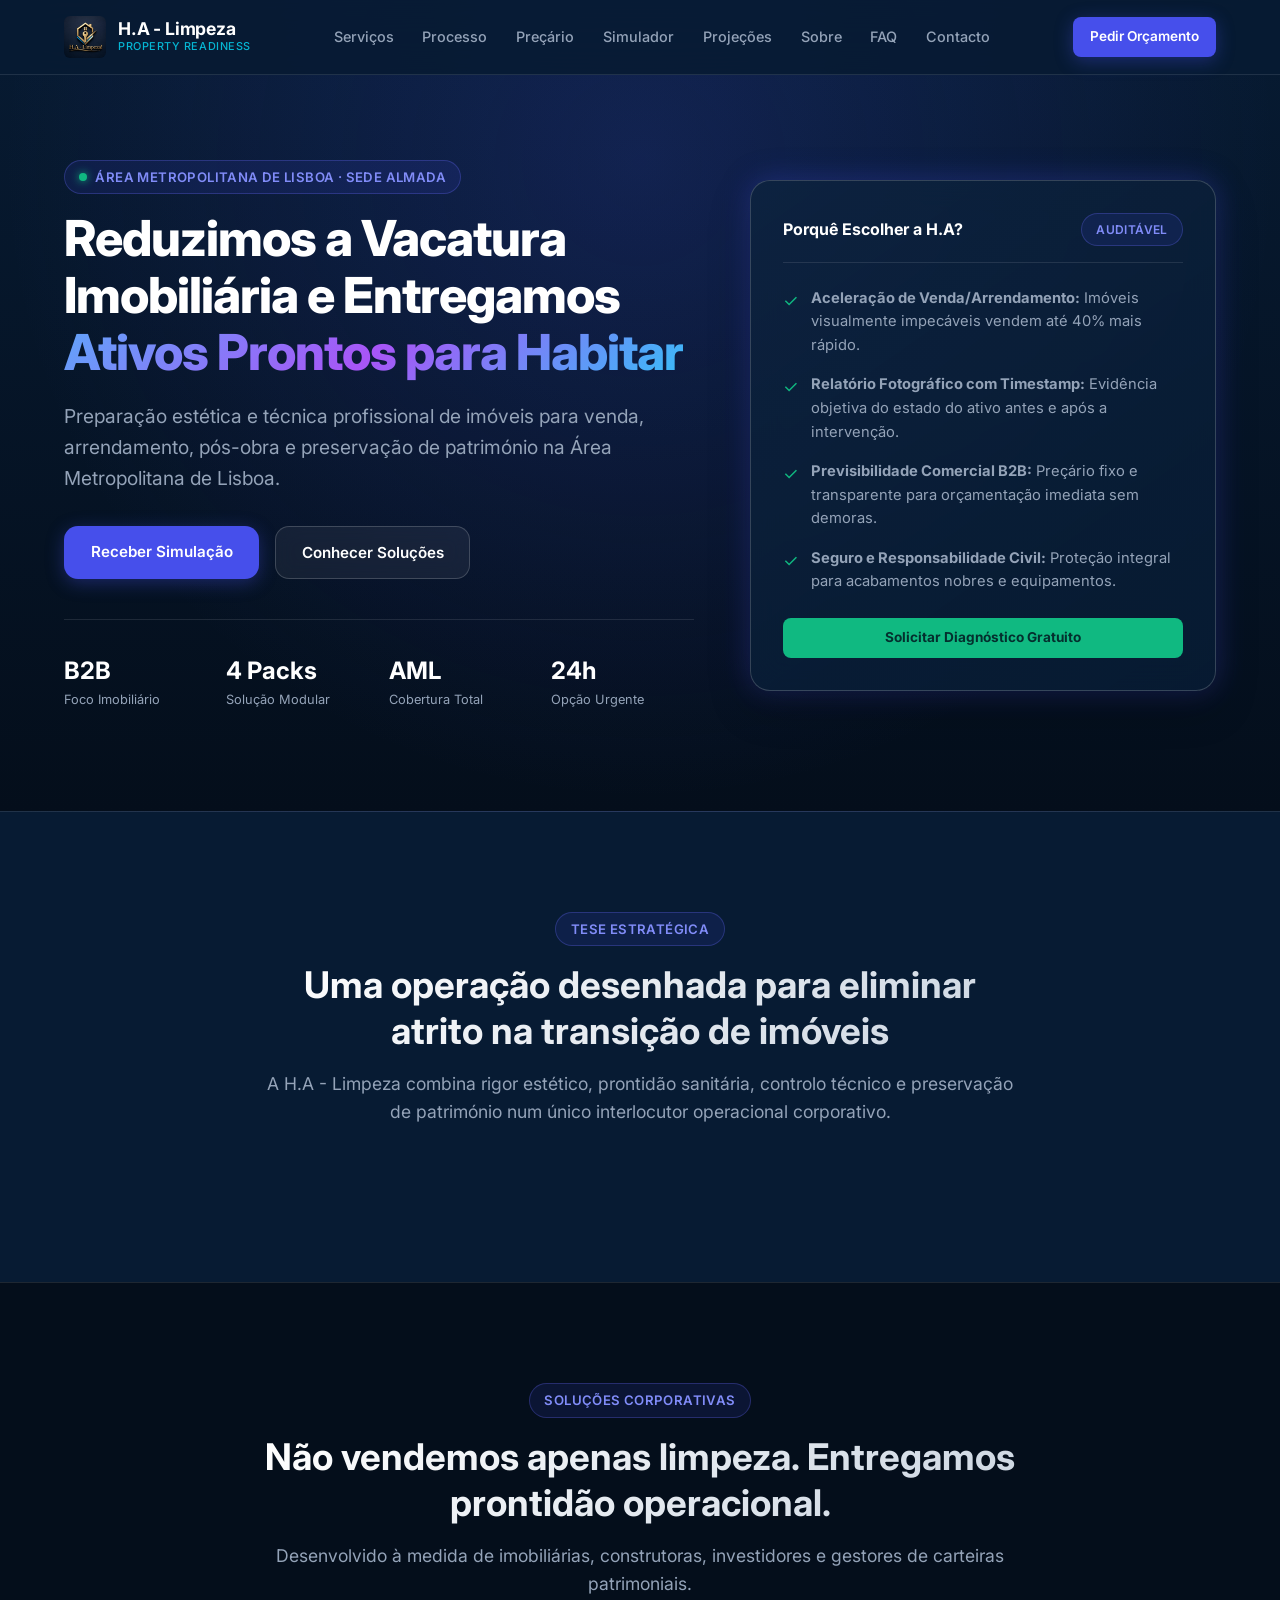
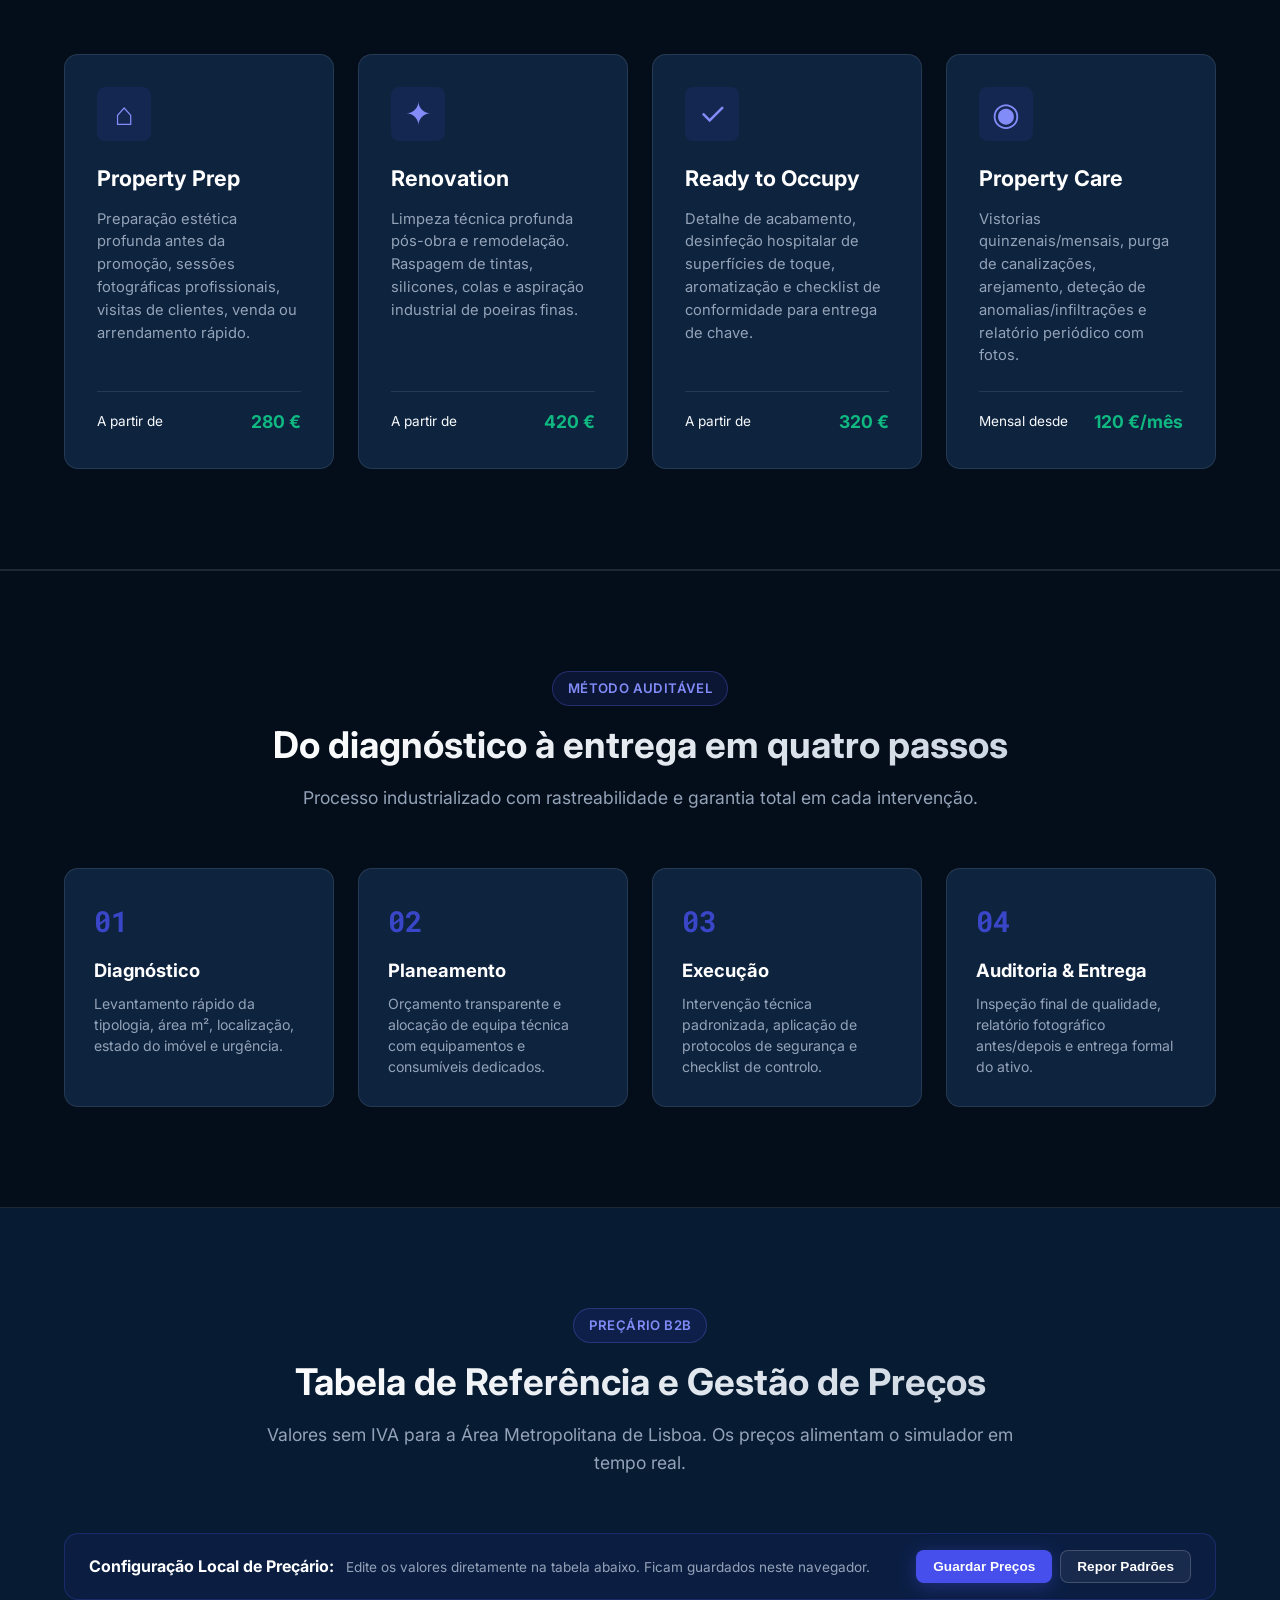
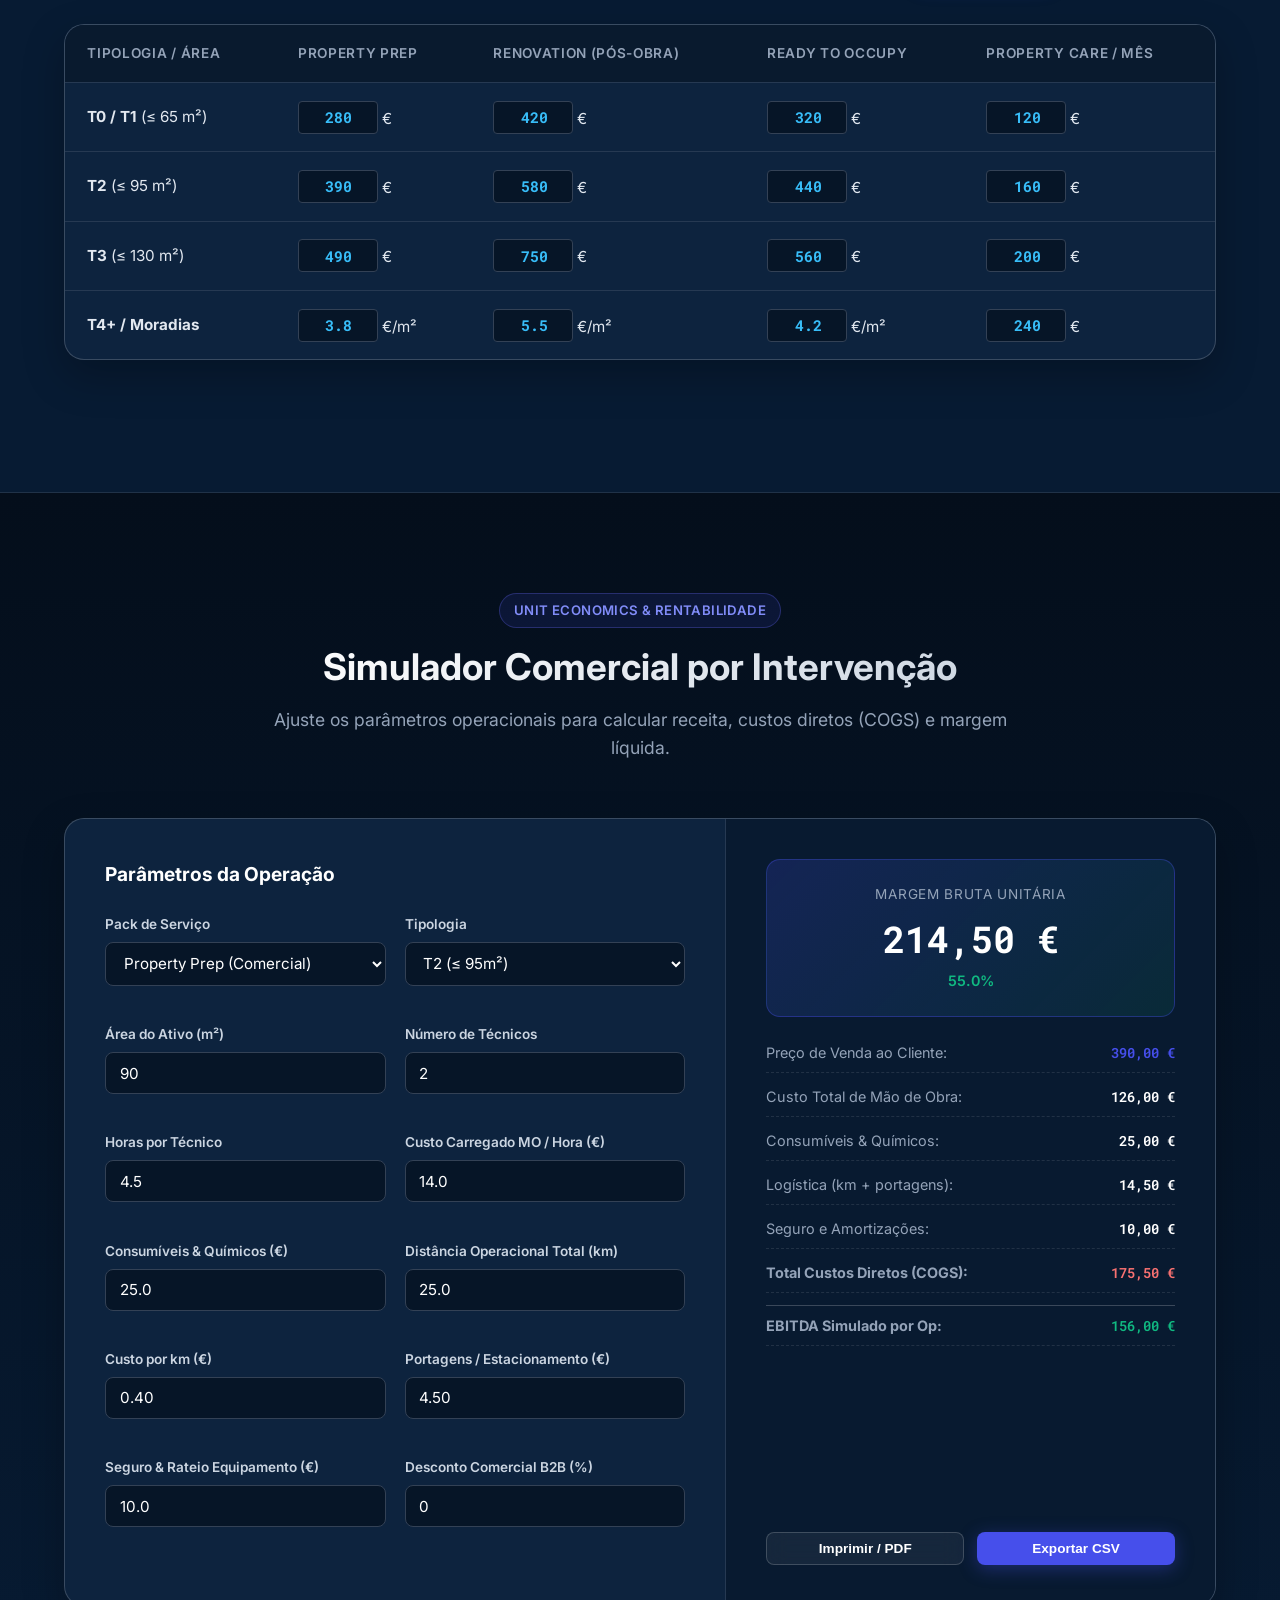
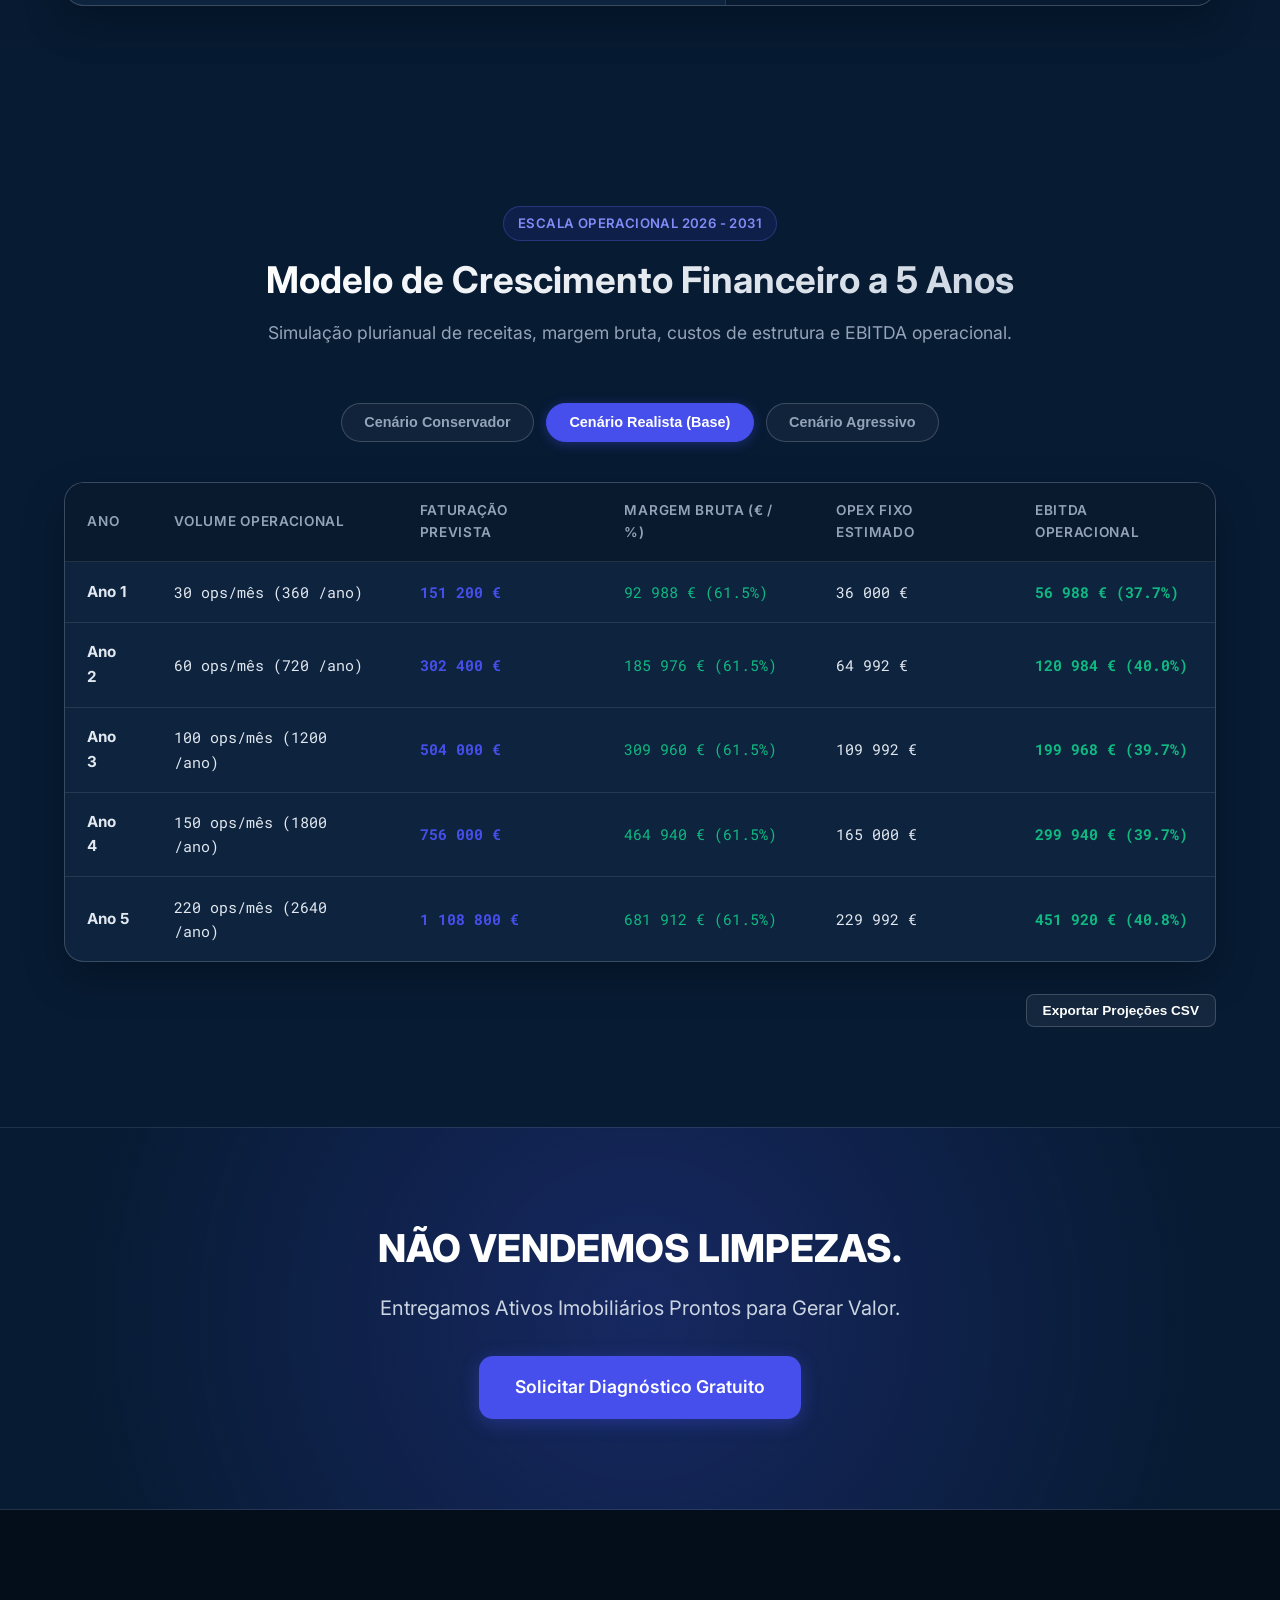
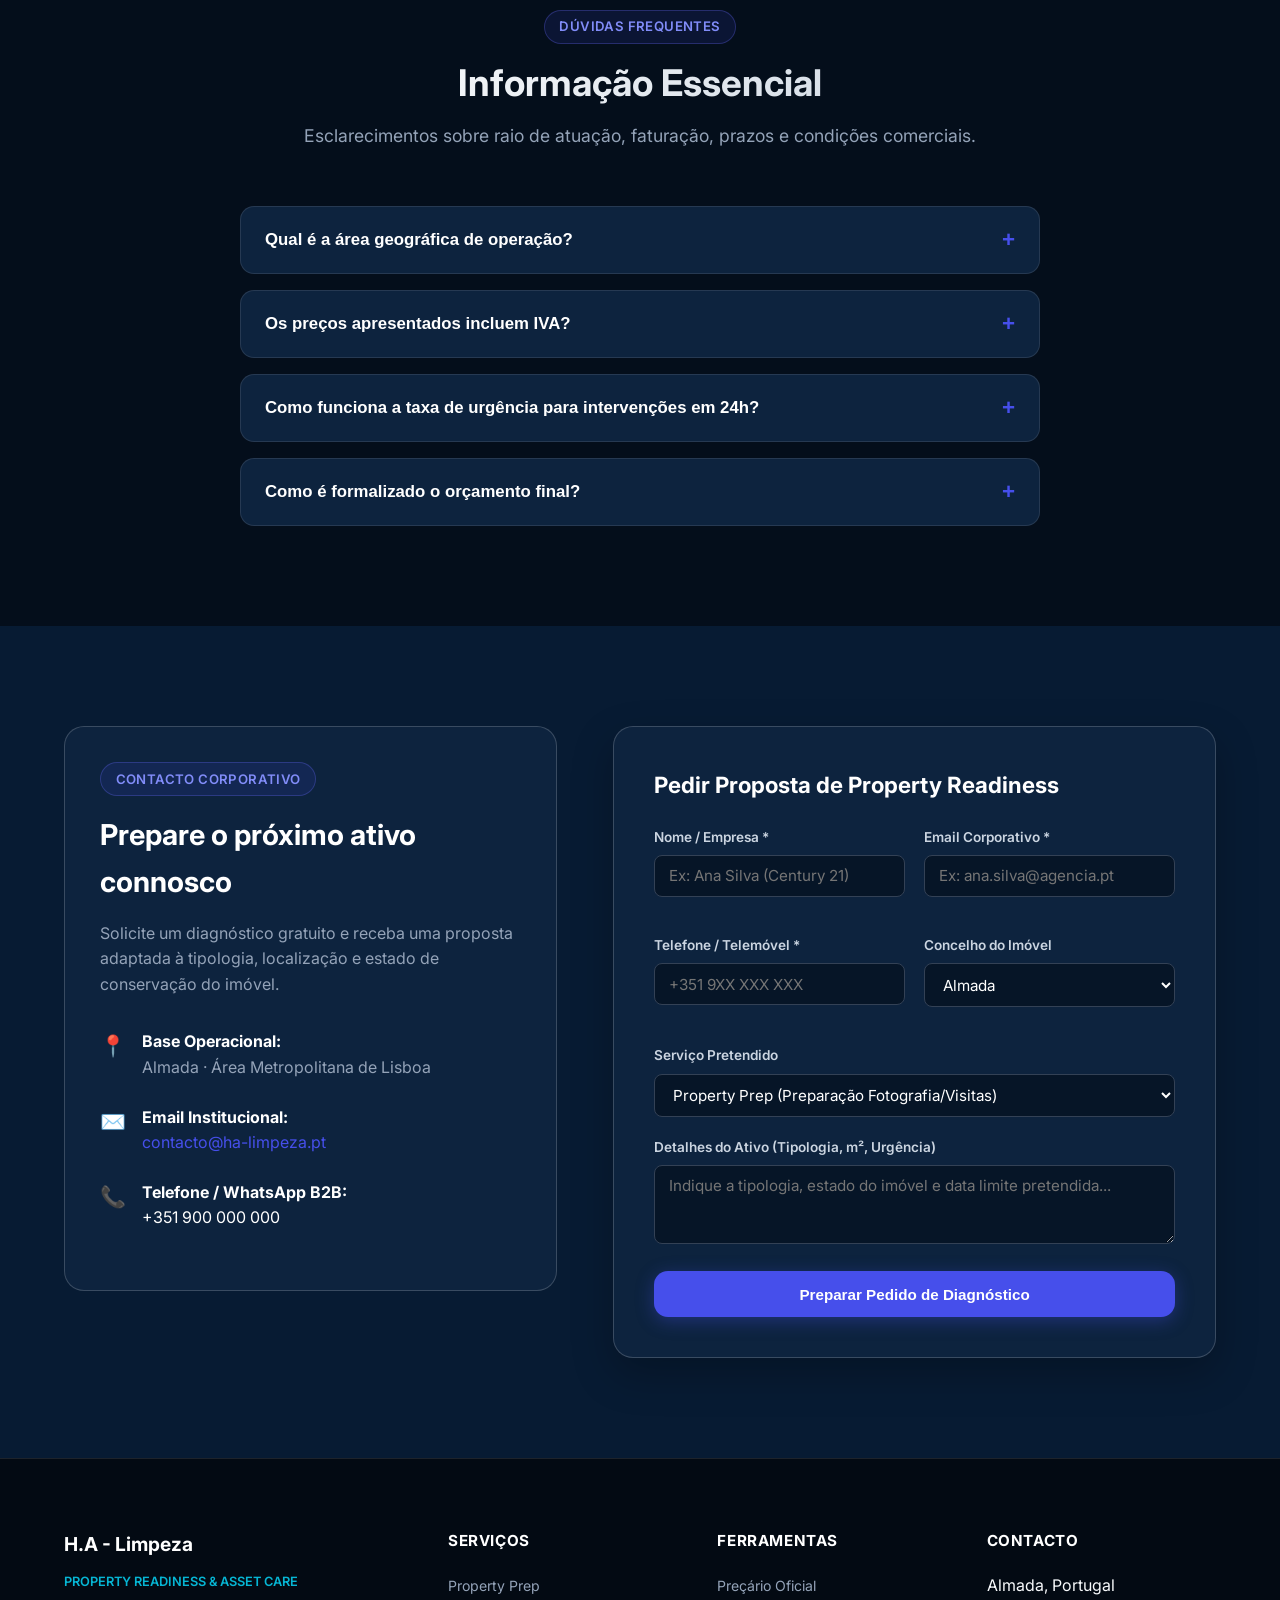
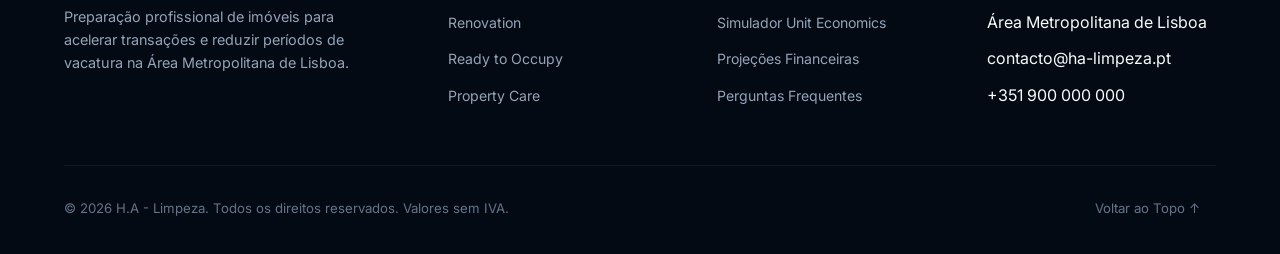
==== website/index.html @ 043e2f8d "feat: initialize H.A - Limpeza Property Readiness & Asset Care repository" ====
<!DOCTYPE html>
<html lang="pt-PT">
<head>
  <meta charset="UTF-8">
  <meta name="viewport" content="width=device-width, initial-scale=1.0">
  <title>H.A - Limpeza | Property Readiness & Asset Care</title>
  <meta name="description" content="Preparação Profissional de Ativos Imobiliários para Venda, Arrendamento e Entrega. Soluções B2B na Área Metropolitana de Lisboa.">
  <meta property="og:title" content="H.A - Limpeza | Property Readiness & Asset Care">
  <meta property="og:description" content="Reduzimos a vacatura imobiliária e entregamos ativos prontos para habitar e transacionar na AML.">
  <meta property="og:image" content="assets/logo.png">
  <link rel="icon" type="image/svg+xml" href="assets/favicon.svg">
  
  <!-- Typography -->
  <link rel="preconnect" href="https://fonts.googleapis.com">
  <link rel="preconnect" href="https://fonts.gstatic.com" crossorigin>
  <link href="https://fonts.googleapis.com/css2?family=Inter:wght@400;500;600;700;800&family=Roboto+Mono:wght@500;700&display=swap" rel="stylesheet">
  
  <!-- CSS -->
  <link rel="stylesheet" href="css/style.css">
</head>
<body>

  <!-- Sticky Navbar -->
  <header class="navbar">
    <div class="nav-container">
      <a href="#" class="nav-brand">
        <img src="assets/logo.png" alt="H.A - Limpeza Logo" onerror="this.src='assets/logo.svg'">
        <div class="nav-brand-text">
          <span class="nav-brand-title">H.A - Limpeza</span>
          <span class="nav-brand-tag">Property Readiness</span>
        </div>
      </a>

      <nav class="nav-menu">
        <a href="#servicos" class="nav-link">Serviços</a>
        <a href="#processo" class="nav-link">Processo</a>
        <a href="#precario" class="nav-link">Preçário</a>
        <a href="#simulador" class="nav-link">Simulador</a>
        <a href="#projecoes" class="nav-link">Projeções</a>
        <a href="#sobre" class="nav-link">Sobre</a>
        <a href="#faq" class="nav-link">FAQ</a>
        <a href="#contacto" class="nav-link">Contacto</a>
      </nav>

      <div class="nav-actions">
        <a href="#contacto" class="btn btn-primary btn-sm">Pedir Orçamento</a>
        <button class="nav-toggle" id="nav-toggle" aria-label="Abrir Menu">☰</button>
      </div>
    </div>
  </header>

  <!-- Hero Section -->
  <section class="hero">
    <div class="container">
      <div class="hero-grid">
        <div class="hero-content">
          <div class="badge">
            <span class="badge-dot"></span>
            Área Metropolitana de Lisboa · Sede Almada
          </div>
          <h1>
            Reduzimos a Vacatura Imobiliária e Entregamos <span class="gradient">Ativos Prontos para Habitar</span>
          </h1>
          <p>
            Preparação estética e técnica profissional de imóveis para venda, arrendamento, pós-obra e preservação de património na Área Metropolitana de Lisboa.
          </p>
          <div class="hero-actions">
            <a href="#simulador" class="btn btn-primary">Receber Simulação</a>
            <a href="#servicos" class="btn btn-secondary">Conhecer Soluções</a>
          </div>

          <div class="hero-stats">
            <div class="hero-stat-item">
              <h4>B2B</h4>
              <p>Foco Imobiliário</p>
            </div>
            <div class="hero-stat-item">
              <h4>4 Packs</h4>
              <p>Solução Modular</p>
            </div>
            <div class="hero-stat-item">
              <h4>AML</h4>
              <p>Cobertura Total</p>
            </div>
            <div class="hero-stat-item">
              <h4>24h</h4>
              <p>Opção Urgente</p>
            </div>
          </div>
        </div>

        <div class="hero-showcase">
          <div class="hero-card">
            <div class="hero-card-header">
              <span class="hero-card-title">Porquê Escolher a H.A?</span>
              <span class="badge" style="margin:0; font-size:0.75rem;">Auditável</span>
            </div>
            <ul class="hero-card-list">
              <li>
                <span class="icon">✓</span>
                <span><strong>Aceleração de Venda/Arrendamento:</strong> Imóveis visualmente impecáveis vendem até 40% mais rápido.</span>
              </li>
              <li>
                <span class="icon">✓</span>
                <span><strong>Relatório Fotográfico com Timestamp:</strong> Evidência objetiva do estado do ativo antes e após a intervenção.</span>
              </li>
              <li>
                <span class="icon">✓</span>
                <span><strong>Previsibilidade Comercial B2B:</strong> Preçário fixo e transparente para orçamentação imediata sem demoras.</span>
              </li>
              <li>
                <span class="icon">✓</span>
                <span><strong>Seguro e Responsabilidade Civil:</strong> Proteção integral para acabamentos nobres e equipamentos.</span>
              </li>
            </ul>
            <div style="margin-top: 1.5rem; text-align: center;">
              <a href="#contacto" class="btn btn-emerald btn-sm" style="width: 100%;">Solicitar Diagnóstico Gratuito</a>
            </div>
          </div>
        </div>
      </div>
    </div>
  </section>

  <!-- Business Thesis / About Section -->
  <section class="services-section" id="sobre">
    <div class="container">
      <div class="section-header">
        <div class="badge">Tese Estratégica</div>
        <h2>Uma operação desenhada para eliminar atrito na transição de imóveis</h2>
        <p>A H.A - Limpeza combina rigor estético, prontidão sanitária, controlo técnico e preservação de património num único interlocutor operacional corporativo.</p>
      </div>
    </div>
  </section>

  <!-- Services Section -->
  <section class="services-section" id="servicos" style="background: var(--bg-darker); border-top: 1px solid var(--border-dark); border-bottom: 1px solid var(--border-dark);">
    <div class="container">
      <div class="section-header">
        <div class="badge">Soluções Corporativas</div>
        <h2>Não vendemos apenas limpeza. Entregamos prontidão operacional.</h2>
        <p>Desenvolvido à medida de imobiliárias, construtoras, investidores e gestores de carteiras patrimoniais.</p>
      </div>

      <div class="services-grid">
        <!-- Service 1 -->
        <div class="service-card">
          <div>
            <div class="service-icon">⌂</div>
            <h3>Property Prep</h3>
            <p>Preparação estética profunda antes da promoção, sessões fotográficas profissionais, visitas de clientes, venda ou arrendamento rápido.</p>
          </div>
          <div class="service-meta">
            <span>A partir de</span>
            <span class="service-price">280 €</span>
          </div>
        </div>

        <!-- Service 2 -->
        <div class="service-card">
          <div>
            <div class="service-icon">✦</div>
            <h3>Renovation</h3>
            <p>Limpeza técnica profunda pós-obra e remodelação. Raspagem de tintas, silicones, colas e aspiração industrial de poeiras finas.</p>
          </div>
          <div class="service-meta">
            <span>A partir de</span>
            <span class="service-price">420 €</span>
          </div>
        </div>

        <!-- Service 3 -->
        <div class="service-card">
          <div>
            <div class="service-icon">✓</div>
            <h3>Ready to Occupy</h3>
            <p>Detalhe de acabamento, desinfeção hospitalar de superfícies de toque, aromatização e checklist de conformidade para entrega de chave.</p>
          </div>
          <div class="service-meta">
            <span>A partir de</span>
            <span class="service-price">320 €</span>
          </div>
        </div>

        <!-- Service 4 -->
        <div class="service-card">
          <div>
            <div class="service-icon">◉</div>
            <h3>Property Care</h3>
            <p>Vistorias quinzenais/mensais, purga de canalizações, arejamento, deteção de anomalias/infiltrações e relatório periódico com fotos.</p>
          </div>
          <div class="service-meta">
            <span>Mensal desde</span>
            <span class="service-price">120 €/mês</span>
          </div>
        </div>
      </div>
    </div>
  </section>

  <!-- Process Section -->
  <section class="process-section" id="processo">
    <div class="container">
      <div class="section-header">
        <div class="badge">Método Auditável</div>
        <h2>Do diagnóstico à entrega em quatro passos</h2>
        <p>Processo industrializado com rastreabilidade e garantia total em cada intervenção.</p>
      </div>

      <div class="process-grid">
        <div class="process-step">
          <div class="step-num">01</div>
          <h4>Diagnóstico</h4>
          <p>Levantamento rápido da tipologia, área m², localização, estado do imóvel e urgência.</p>
        </div>
        <div class="process-step">
          <div class="step-num">02</div>
          <h4>Planeamento</h4>
          <p>Orçamento transparente e alocação de equipa técnica com equipamentos e consumíveis dedicados.</p>
        </div>
        <div class="process-step">
          <div class="step-num">03</div>
          <h4>Execução</h4>
          <p>Intervenção técnica padronizada, aplicação de protocolos de segurança e checklist de controlo.</p>
        </div>
        <div class="process-step">
          <div class="step-num">04</div>
          <h4>Auditoria & Entrega</h4>
          <p>Inspeção final de qualidade, relatório fotográfico antes/depois e entrega formal do ativo.</p>
        </div>
      </div>
    </div>
  </section>

  <!-- Dynamic Pricing Matrix & Inline Editor -->
  <section class="pricing-section" id="precario">
    <div class="container">
      <div class="section-header">
        <div class="badge">Preçário B2B</div>
        <h2>Tabela de Referência e Gestão de Preços</h2>
        <p>Valores sem IVA para a Área Metropolitana de Lisboa. Os preços alimentam o simulador em tempo real.</p>
      </div>

      <div class="pricing-admin-bar">
        <div>
          <strong style="color: #ffffff;">Configuração Local de Preçário:</strong>
          <span style="color: var(--text-muted-dark); font-size: 0.85rem; margin-left: 0.5rem;">Edite os valores diretamente na tabela abaixo. Ficam guardados neste navegador.</span>
        </div>
        <div style="display: flex; gap: 0.5rem;">
          <button id="btn-save-prices" class="btn btn-primary btn-sm">Guardar Preços</button>
          <button id="btn-reset-prices" class="btn btn-secondary btn-sm">Repor Padrões</button>
        </div>
      </div>

      <div class="pricing-table-wrapper">
        <div class="table-responsive">
          <table class="pricing-table">
            <thead>
              <tr>
                <th>Tipologia / Área</th>
                <th>Property Prep</th>
                <th>Renovation (Pós-Obra)</th>
                <th>Ready to Occupy</th>
                <th>Property Care / Mês</th>
              </tr>
            </thead>
            <tbody>
              <tr>
                <td><strong>T0 / T1</strong> (&le; 65 m²)</td>
                <td><input type="number" id="cfg-prep-t1" class="price-editable-input" value="280"> €</td>
                <td><input type="number" id="cfg-reno-t1" class="price-editable-input" value="420"> €</td>
                <td><input type="number" id="cfg-ready-t1" class="price-editable-input" value="320"> €</td>
                <td><input type="number" id="cfg-care-t1" class="price-editable-input" value="120"> €</td>
              </tr>
              <tr>
                <td><strong>T2</strong> (&le; 95 m²)</td>
                <td><input type="number" id="cfg-prep-t2" class="price-editable-input" value="390"> €</td>
                <td><input type="number" id="cfg-reno-t2" class="price-editable-input" value="580"> €</td>
                <td><input type="number" id="cfg-ready-t2" class="price-editable-input" value="440"> €</td>
                <td><input type="number" id="cfg-care-t2" class="price-editable-input" value="160"> €</td>
              </tr>
              <tr>
                <td><strong>T3</strong> (&le; 130 m²)</td>
                <td><input type="number" id="cfg-prep-t3" class="price-editable-input" value="490"> €</td>
                <td><input type="number" id="cfg-reno-t3" class="price-editable-input" value="750"> €</td>
                <td><input type="number" id="cfg-ready-t3" class="price-editable-input" value="560"> €</td>
                <td><input type="number" id="cfg-care-t3" class="price-editable-input" value="200"> €</td>
              </tr>
              <tr>
                <td><strong>T4+ / Moradias</strong></td>
                <td><input type="number" step="0.1" id="cfg-prep-t4" class="price-editable-input" value="3.8"> €/m²</td>
                <td><input type="number" step="0.1" id="cfg-reno-t4" class="price-editable-input" value="5.5"> €/m²</td>
                <td><input type="number" step="0.1" id="cfg-ready-t4" class="price-editable-input" value="4.2"> €/m²</td>
                <td><input type="number" id="cfg-care-t4" class="price-editable-input" value="240"> €</td>
              </tr>
            </tbody>
          </table>
        </div>
      </div>
    </div>
  </section>

  <!-- Interactive Commercial Simulator -->
  <section class="simulator-section" id="simulador">
    <div class="container">
      <div class="section-header">
        <div class="badge">Unit Economics & Rentabilidade</div>
        <h2>Simulador Comercial por Intervenção</h2>
        <p>Ajuste os parâmetros operacionais para calcular receita, custos diretos (COGS) e margem líquida.</p>
      </div>

      <div class="simulator-card">
        <div class="simulator-grid">
          <!-- Inputs Column -->
          <div class="simulator-inputs">
            <h3 style="margin-bottom: 1.5rem; color: #ffffff; font-size: 1.2rem;">Parâmetros da Operação</h3>
            
            <div class="form-group-grid">
              <div class="form-group">
                <label class="form-label" for="sim-pack">Pack de Serviço</label>
                <select id="sim-pack" class="form-control">
                  <option value="propertyPrep">Property Prep (Comercial)</option>
                  <option value="renovation">Renovation (Pós-Obra)</option>
                  <option value="readyToOccupy">Ready to Occupy (Entrega)</option>
                  <option value="propertyCare">Property Care (Preservação)</option>
                </select>
              </div>
              <div class="form-group">
                <label class="form-label" for="sim-typology">Tipologia</label>
                <select id="sim-typology" class="form-control">
                  <option value="T1">T0 / T1 (&le; 65m²)</option>
                  <option value="T2" selected>T2 (&le; 95m²)</option>
                  <option value="T3">T3 (&le; 130m²)</option>
                  <option value="T4">T4+ / Moradia (> 130m²)</option>
                </select>
              </div>
            </div>

            <div class="form-group-grid">
              <div class="form-group">
                <label class="form-label" for="sim-area">Área do Ativo (m²)</label>
                <input type="number" id="sim-area" class="form-control" value="90">
              </div>
              <div class="form-group">
                <label class="form-label" for="sim-techs">Número de Técnicos</label>
                <input type="number" id="sim-techs" class="form-control" value="2">
              </div>
            </div>

            <div class="form-group-grid">
              <div class="form-group">
                <label class="form-label" for="sim-hours">Horas por Técnico</label>
                <input type="number" step="0.5" id="sim-hours" class="form-control" value="4.5">
              </div>
              <div class="form-group">
                <label class="form-label" for="sim-rate">Custo Carregado MO / Hora (€)</label>
                <input type="number" step="0.5" id="sim-rate" class="form-control" value="14.0">
              </div>
            </div>

            <div class="form-group-grid">
              <div class="form-group">
                <label class="form-label" for="sim-consumables">Consumíveis & Químicos (€)</label>
                <input type="number" id="sim-consumables" class="form-control" value="25.0">
              </div>
              <div class="form-group">
                <label class="form-label" for="sim-km">Distância Operacional Total (km)</label>
                <input type="number" id="sim-km" class="form-control" value="25.0">
              </div>
            </div>

            <div class="form-group-grid">
              <div class="form-group">
                <label class="form-label" for="sim-km-cost">Custo por km (€)</label>
                <input type="number" step="0.05" id="sim-km-cost" class="form-control" value="0.40">
              </div>
              <div class="form-group">
                <label class="form-label" for="sim-tolls">Portagens / Estacionamento (€)</label>
                <input type="number" step="0.5" id="sim-tolls" class="form-control" value="4.50">
              </div>
            </div>

            <div class="form-group-grid">
              <div class="form-group">
                <label class="form-label" for="sim-insurance">Seguro & Rateio Equipamento (€)</label>
                <input type="number" id="sim-insurance" class="form-control" value="10.0">
              </div>
              <div class="form-group">
                <label class="form-label" for="sim-discount">Desconto Comercial B2B (%)</label>
                <input type="number" id="sim-discount" class="form-control" value="0">
              </div>
            </div>
          </div>

          <!-- Outputs Column -->
          <div class="simulator-outputs">
            <div>
              <div class="output-hero-metric">
                <div class="output-hero-title">Margem Bruta Unitária</div>
                <div class="output-hero-value" id="out-profit">258,50 €</div>
                <div class="output-hero-sub" id="out-margin">61,5%</div>
              </div>

              <ul class="output-breakdown">
                <li>
                  <span>Preço de Venda ao Cliente:</span>
                  <span class="val text-primary" id="out-revenue">390,00 €</span>
                </li>
                <li>
                  <span>Custo Total de Mão de Obra:</span>
                  <span class="val" id="out-labor-cost">126,00 €</span>
                </li>
                <li>
                  <span>Consumíveis & Químicos:</span>
                  <span class="val" id="out-consumables-cost">25,00 €</span>
                </li>
                <li>
                  <span>Logística (km + portagens):</span>
                  <span class="val" id="out-logistics-cost">14,50 €</span>
                </li>
                <li>
                  <span>Seguro e Amortizações:</span>
                  <span class="val" id="out-overhead-cost">10,00 €</span>
                </li>
                <li>
                  <span><strong>Total Custos Diretos (COGS):</strong></span>
                  <span class="val" style="color: #f87171;" id="out-cogs">175,50 €</span>
                </li>
                <li style="border-top: 1px solid rgba(255,255,255,0.2); padding-top: 0.5rem;">
                  <span><strong>EBITDA Simulado por Op:</strong></span>
                  <span class="val text-emerald" id="out-ebitda">200,00 €</span>
                </li>
              </ul>
            </div>

            <div class="simulator-actions">
              <button id="btn-print-sim" class="btn btn-secondary btn-sm" style="flex:1;">Imprimir / PDF</button>
              <button id="btn-export-sim-csv" class="btn btn-primary btn-sm" style="flex:1;">Exportar CSV</button>
            </div>
          </div>
        </div>
      </div>
    </div>
  </section>

  <!-- Financial Projections (5 Years) -->
  <section class="projections-section" id="projecoes">
    <div class="container">
      <div class="section-header">
        <div class="badge">Escala Operacional 2026 - 2031</div>
        <h2>Modelo de Crescimento Financeiro a 5 Anos</h2>
        <p>Simulação plurianual de receitas, margem bruta, custos de estrutura e EBITDA operacional.</p>
      </div>

      <div class="scenario-selector">
        <button class="scenario-btn" data-scenario="conservador">Cenário Conservador</button>
        <button class="scenario-btn active" data-scenario="realista">Cenário Realista (Base)</button>
        <button class="scenario-btn" data-scenario="agressivo">Cenário Agressivo</button>
      </div>

      <div class="pricing-table-wrapper">
        <div class="table-responsive">
          <table class="pricing-table">
            <thead>
              <tr>
                <th>Ano</th>
                <th>Volume Operacional</th>
                <th>Faturação Prevista</th>
                <th>Margem Bruta (€ / %)</th>
                <th>OPEX Fixo Estimado</th>
                <th>EBITDA Operacional</th>
              </tr>
            </thead>
            <tbody id="projections-table-body">
              <!-- Populated dynamically via JS -->
            </tbody>
          </table>
        </div>
      </div>

      <div style="text-align: right; margin-top: 1rem;">
        <button id="btn-export-proj-csv" class="btn btn-secondary btn-sm">Exportar Projeções CSV</button>
      </div>
    </div>
  </section>

  <!-- Strategic CTA Banner -->
  <section class="cta-banner">
    <div class="container">
      <h2>NÃO VENDEMOS LIMPEZAS.</h2>
      <p class="lead">Entregamos Ativos Imobiliários Prontos para Gerar Valor.</p>
      <a href="#contacto" class="btn btn-primary" style="font-size: 1.1rem; padding: 1rem 2.2rem;">Solicitar Diagnóstico Gratuito</a>
    </div>
  </section>

  <!-- FAQ Section -->
  <section class="faq-section" id="faq">
    <div class="container">
      <div class="section-header">
        <div class="badge">Dúvidas Frequentes</div>
        <h2>Informação Essencial</h2>
        <p>Esclarecimentos sobre raio de atuação, faturação, prazos e condições comerciais.</p>
      </div>

      <div class="faq-list">
        <div class="faq-item">
          <button class="faq-question">Qual é a área geográfica de operação?</button>
          <div class="faq-answer">
            <p>A base operacional e logística da H.A situa-se em Almada, assegurando cobertura prioritária em Almada, Lisboa, Seixal, Cascais, Oeiras, Sintra, Loures, Odivelas e Setúbal.</p>
          </div>
        </div>

        <div class="faq-item">
          <button class="faq-question">Os preços apresentados incluem IVA?</button>
          <div class="faq-answer">
            <p>Não. Os valores de referência são apresentados sem IVA, acrescendo a taxa legal em vigor na fatura corporativa emitida à sua empresa.</p>
          </div>
        </div>

        <div class="faq-item">
          <button class="faq-question">Como funciona a taxa de urgência para intervenções em 24h?</button>
          <div class="faq-answer">
            <p>Aplica-se um acréscimo comercial de 25% sobre o valor base do pack quando é solicitada alocação técnica prioritária em menos de 24 horas, sujeita a confirmação de capacidade.</p>
          </div>
        </div>

        <div class="faq-item">
          <button class="faq-question">Como é formalizado o orçamento final?</button>
          <div class="faq-answer">
            <p>A tabela de referência permite orçamentação imediata. Para ativos atípicos ou necessidades especiais de restauro/remoção de entulho, realizamos diagnóstico técnico prévio.</p>
          </div>
        </div>
      </div>
    </div>
  </section>

  <!-- Contact & Diagnostic Request Section -->
  <section class="contact-section" id="contacto">
    <div class="container">
      <div class="contact-grid">
        <div class="contact-info-card">
          <div class="badge">Contacto Corporativo</div>
          <h3 style="font-size: 1.8rem; margin-bottom: 1rem; color: #ffffff;">Prepare o próximo ativo connosco</h3>
          <p style="color: var(--text-muted-dark); margin-bottom: 2rem;">
            Solicite um diagnóstico gratuito e receba uma proposta adaptada à tipologia, localização e estado de conservação do imóvel.
          </p>

          <div class="contact-info-item">
            <div class="icon">📍</div>
            <div>
              <strong style="color: #ffffff;">Base Operacional:</strong>
              <p style="color: var(--text-muted-dark); margin: 0;">Almada · Área Metropolitana de Lisboa</p>
            </div>
          </div>

          <div class="contact-info-item">
            <div class="icon">✉️</div>
            <div>
              <strong style="color: #ffffff;">Email Institucional:</strong>
              <p style="margin: 0;"><a href="mailto:contacto@ha-limpeza.pt" style="color: var(--primary);">contacto@ha-limpeza.pt</a></p>
            </div>
          </div>

          <div class="contact-info-item">
            <div class="icon">📞</div>
            <div>
              <strong style="color: #ffffff;">Telefone / WhatsApp B2B:</strong>
              <p style="margin: 0;"><a href="tel:+351900000000" style="color: #ffffff;">+351 900 000 000</a></p>
            </div>
          </div>
        </div>

        <div class="contact-form-card">
          <h3 style="font-size: 1.4rem; margin-bottom: 1.5rem; color: #ffffff;">Pedir Proposta de Property Readiness</h3>
          <form id="form-diagnostic">
            <div class="form-group-grid">
              <div class="form-group">
                <label class="form-label" for="form-name">Nome / Empresa *</label>
                <input type="text" id="form-name" class="form-control" required placeholder="Ex: Ana Silva (Century 21)">
              </div>
              <div class="form-group">
                <label class="form-label" for="form-email">Email Corporativo *</label>
                <input type="email" id="form-email" class="form-control" required placeholder="Ex: ana.silva@agencia.pt">
              </div>
            </div>

            <div class="form-group-grid">
              <div class="form-group">
                <label class="form-label" for="form-phone">Telefone / Telemóvel *</label>
                <input type="tel" id="form-phone" class="form-control" required placeholder="+351 9XX XXX XXX">
              </div>
              <div class="form-group">
                <label class="form-label" for="form-county">Concelho do Imóvel</label>
                <select id="form-county" class="form-control">
                  <option value="Almada">Almada</option>
                  <option value="Lisboa">Lisboa</option>
                  <option value="Seixal">Seixal</option>
                  <option value="Cascais">Cascais</option>
                  <option value="Oeiras">Oeiras</option>
                  <option value="Sintra">Sintra</option>
                  <option value="Loures / Odivelas">Loures / Odivelas</option>
                  <option value="Setúbal">Setúbal</option>
                  <option value="Outro">Outro</option>
                </select>
              </div>
            </div>

            <div class="form-group">
              <label class="form-label" for="form-service">Serviço Pretendido</label>
              <select id="form-service" class="form-control">
                <option value="Property Prep">Property Prep (Preparação Fotografia/Visitas)</option>
                <option value="Renovation">Renovation (Limpeza Técnica Pós-Obra)</option>
                <option value="Ready to Occupy">Ready to Occupy (Entrega de Chave)</option>
                <option value="Property Care">Property Care (Preservação Periódica)</option>
              </select>
            </div>

            <div class="form-group">
              <label class="form-label" for="form-notes">Detalhes do Ativo (Tipologia, m², Urgência)</label>
              <textarea id="form-notes" class="form-control" rows="3" placeholder="Indique a tipologia, estado do imóvel e data limite pretendida..."></textarea>
            </div>

            <button type="submit" class="btn btn-primary" style="width: 100%;">Preparar Pedido de Diagnóstico</button>
          </form>
        </div>
      </div>
    </div>
  </section>

  <!-- Footer -->
  <footer class="footer">
    <div class="container">
      <div class="footer-grid">
        <div class="footer-brand">
          <h4 style="color:#ffffff; font-size:1.2rem;">H.A - Limpeza</h4>
          <p style="color: var(--accent-cyan); font-weight:600; font-size: 0.8rem; text-transform:uppercase;">Property Readiness & Asset Care</p>
          <p>Preparação profissional de imóveis para acelerar transações e reduzir períodos de vacatura na Área Metropolitana de Lisboa.</p>
        </div>

        <div class="footer-col">
          <h5>Serviços</h5>
          <ul>
            <li><a href="#servicos">Property Prep</a></li>
            <li><a href="#servicos">Renovation</a></li>
            <li><a href="#servicos">Ready to Occupy</a></li>
            <li><a href="#servicos">Property Care</a></li>
          </ul>
        </div>

        <div class="footer-col">
          <h5>Ferramentas</h5>
          <ul>
            <li><a href="#precario">Preçário Oficial</a></li>
            <li><a href="#simulador">Simulador Unit Economics</a></li>
            <li><a href="#projecoes">Projeções Financeiras</a></li>
            <li><a href="#faq">Perguntas Frequentes</a></li>
          </ul>
        </div>

        <div class="footer-col">
          <h5>Contacto</h5>
          <ul>
            <li>Almada, Portugal</li>
            <li>Área Metropolitana de Lisboa</li>
            <li>contacto@ha-limpeza.pt</li>
            <li>+351 900 000 000</li>
          </ul>
        </div>
      </div>

      <div class="footer-bottom">
        <div>
          &copy; 2026 H.A - Limpeza. Todos os direitos reservados. Valores sem IVA.
        </div>
        <div>
          <a href="#" style="color: #64748b; margin-right: 1rem;">Voltar ao Topo &uarr;</a>
        </div>
      </div>
    </div>
  </footer>

  <!-- Toast Container -->
  <div class="toast-container" id="toast-container"></div>

  <!-- Scripts -->
  <script src="js/pricing-engine.js"></script>
  <script src="js/simulator.js"></script>
  <script src="js/projections.js"></script>
  <script>
    // FAQ Accordion
    document.querySelectorAll('.faq-question').forEach(btn => {
      btn.addEventListener('click', () => {
        const item = btn.parentElement;
        item.classList.toggle('active');
      });
    });

    // Toast Utility
    function showToast(msg) {
      const container = document.getElementById('toast-container');
      const toast = document.createElement('div');
      toast.className = 'toast';
      toast.textContent = msg;
      container.appendChild(toast);
      setTimeout(() => {
        toast.remove();
      }, 3500);
    }

    // Inline Price Editor Handlers
    const engine = window.haPricingEngine;
    function syncPriceInputs() {
      const p = engine.pricing;
      document.getElementById('cfg-prep-t1').value = p.propertyPrepT1;
      document.getElementById('cfg-prep-t2').value = p.propertyPrepT2;
      document.getElementById('cfg-prep-t3').value = p.propertyPrepT3;
      document.getElementById('cfg-prep-t4').value = p.propertyPrepT4M2;

      document.getElementById('cfg-reno-t1').value = p.renovationT1;
      document.getElementById('cfg-reno-t2').value = p.renovationT2;
      document.getElementById('cfg-reno-t3').value = p.renovationT3;
      document.getElementById('cfg-reno-t4').value = p.renovationT4M2;

      document.getElementById('cfg-ready-t1').value = p.readyT1;
      document.getElementById('cfg-ready-t2').value = p.readyT2;
      document.getElementById('cfg-ready-t3').value = p.readyT3;
      document.getElementById('cfg-ready-t4').value = p.readyT4M2;

      document.getElementById('cfg-care-t1').value = p.propertyCareT1;
      document.getElementById('cfg-care-t2').value = p.propertyCareT2;
      document.getElementById('cfg-care-t3').value = p.propertyCareT3;
      document.getElementById('cfg-care-t4').value = p.propertyCareT4;
    }

    syncPriceInputs();

    document.getElementById('btn-save-prices').addEventListener('click', () => {
      const newPricing = {
        propertyPrepT1: parseFloat(document.getElementById('cfg-prep-t1').value) || 280,
        propertyPrepT2: parseFloat(document.getElementById('cfg-prep-t2').value) || 390,
        propertyPrepT3: parseFloat(document.getElementById('cfg-prep-t3').value) || 490,
        propertyPrepT4M2: parseFloat(document.getElementById('cfg-prep-t4').value) || 3.8,

        renovationT1: parseFloat(document.getElementById('cfg-reno-t1').value) || 420,
        renovationT2: parseFloat(document.getElementById('cfg-reno-t2').value) || 580,
        renovationT3: parseFloat(document.getElementById('cfg-reno-t3').value) || 750,
        renovationT4M2: parseFloat(document.getElementById('cfg-reno-t4').value) || 5.5,

        readyT1: parseFloat(document.getElementById('cfg-ready-t1').value) || 320,
        readyT2: parseFloat(document.getElementById('cfg-ready-t2').value) || 440,
        readyT3: parseFloat(document.getElementById('cfg-ready-t3').value) || 560,
        readyT4M2: parseFloat(document.getElementById('cfg-ready-t4').value) || 4.2,

        propertyCareT1: parseFloat(document.getElementById('cfg-care-t1').value) || 120,
        propertyCareT2: parseFloat(document.getElementById('cfg-care-t2').value) || 160,
        propertyCareT3: parseFloat(document.getElementById('cfg-care-t3').value) || 200,
        propertyCareT4: parseFloat(document.getElementById('cfg-care-t4').value) || 240
      };

      engine.savePricing(newPricing);
      showToast('✓ Preçário guardado com sucesso no navegador!');
    });

    document.getElementById('btn-reset-prices').addEventListener('click', () => {
      engine.resetToDefaults();
      syncPriceInputs();
      showToast('✓ Preçário restaurado para os valores padrão!');
    });

    // Contact Form Mailto Generator
    document.getElementById('form-diagnostic').addEventListener('submit', (e) => {
      e.preventDefault();
      const name = document.getElementById('form-name').value;
      const email = document.getElementById('form-email').value;
      const phone = document.getElementById('form-phone').value;
      const county = document.getElementById('form-county').value;
      const service = document.getElementById('form-service').value;
      const notes = document.getElementById('form-notes').value;

      const subject = encodeURIComponent(`[Pedido Diagnóstico B2B] ${service} - ${county} (${name})`);
      const body = encodeURIComponent(
        `Nome / Empresa: ${name}\n` +
        `Email: ${email}\n` +
        `Telefone: ${phone}\n` +
        `Concelho: ${county}\n` +
        `Serviço Solicitado: ${service}\n` +
        `Detalhes do Ativo:\n${notes}\n\n` +
        `--\nEnviado através do website H.A - Limpeza (Property Readiness)`
      );

      window.location.href = `mailto:contacto@ha-limpeza.pt?subject=${subject}&body=${body}`;
      showToast('✓ A abrir o seu cliente de email com a mensagem estruturada...');
    });
  </script>
</body>
</html>
---- website/css/style.css ----
/* ==========================================================================
   H.A - LIMPEZA | PROPERTY READINESS & ASSET CARE
   Design System & Premium Stylesheet
   ========================================================================== */

:root {
  --bg-dark: #071b33;
  --bg-darker: #040e1b;
  --bg-card-dark: #0d233e;
  --bg-card-hover: #132f52;
  --bg-light: #f8fafc;
  --bg-card-light: #ffffff;
  
  --primary: #464feb;
  --primary-hover: #373ecb;
  --primary-light: rgba(70, 79, 235, 0.12);
  --primary-glow: rgba(70, 79, 235, 0.35);

  --accent-gold: #f59e0b;
  --accent-emerald: #10b981;
  --accent-cyan: #06b6d4;
  
  --text-main-dark: #f8fafc;
  --text-muted-dark: #94a3b8;
  --text-main-light: #0f172a;
  --text-muted-light: #64748b;
  
  --border-dark: rgba(255, 255, 255, 0.1);
  --border-dark-strong: rgba(255, 255, 255, 0.18);
  --border-light: #e2e8f0;
  
  --radius-sm: 8px;
  --radius-md: 14px;
  --radius-lg: 20px;
  --radius-full: 9999px;
  
  --shadow-sm: 0 2px 8px rgba(0, 0, 0, 0.08);
  --shadow-md: 0 8px 24px rgba(0, 0, 0, 0.15);
  --shadow-lg: 0 16px 40px rgba(0, 0, 0, 0.25);
  --shadow-glow: 0 0 30px var(--primary-glow);
  
  --font-sans: 'Inter', -apple-system, BlinkMacSystemFont, 'Segoe UI', Roboto, sans-serif;
  --font-mono: 'Roboto Mono', 'Fira Code', ui-monospace, monospace;
  --transition: all 0.25s cubic-bezier(0.16, 1, 0.3, 1);
}

/* Global Reset & Base */
*, *::before, *::after {
  box-sizing: border-box;
  margin: 0;
  padding: 0;
}

html {
  scroll-behavior: smooth;
  font-size: 16px;
}

body {
  font-family: var(--font-sans);
  background-color: var(--bg-dark);
  color: var(--text-main-dark);
  line-height: 1.6;
  overflow-x: hidden;
  -webkit-font-smoothing: antialiased;
}

a {
  text-decoration: none;
  color: #464feb;
  transition: var(--transition);
}

a:hover {
  color: #6366f1;
}

img {
  max-width: 100%;
  height: auto;
  display: block;
}

.container {
  width: 100%;
  max-width: 1200px;
  margin: 0 auto;
  padding: 0 1.5rem;
}

/* Typography Utilities */
.text-center { text-align: center; }
.text-left { text-align: left; }
.text-right { text-align: right; }
.text-primary { color: var(--primary) !important; }
.text-emerald { color: var(--accent-emerald) !important; }
.text-muted { color: var(--text-muted-dark); }
.mono { font-family: var(--font-mono); }

/* Badges & Tags */
.badge {
  display: inline-flex;
  align-items: center;
  gap: 0.5rem;
  padding: 0.35rem 0.9rem;
  background: var(--primary-light);
  color: #818cf8;
  border: 1px solid rgba(99, 102, 241, 0.3);
  border-radius: var(--radius-full);
  font-size: 0.825rem;
  font-weight: 600;
  letter-spacing: 0.03em;
  text-transform: uppercase;
  margin-bottom: 1rem;
}

.badge-dot {
  width: 8px;
  height: 8px;
  background: var(--accent-emerald);
  border-radius: 50%;
  box-shadow: 0 0 8px var(--accent-emerald);
  animation: pulse 2s infinite;
}

@keyframes pulse {
  0% { transform: scale(0.95); opacity: 0.8; }
  50% { transform: scale(1.2); opacity: 1; }
  100% { transform: scale(0.95); opacity: 0.8; }
}

/* Section Header */
.section-header {
  text-align: center;
  max-width: 760px;
  margin: 0 auto 3.5rem auto;
}

.section-header h2 {
  font-size: 2.3rem;
  font-weight: 700;
  line-height: 1.25;
  margin-bottom: 1rem;
  background: linear-gradient(135deg, #ffffff 0%, #cbd5e1 100%);
  -webkit-background-clip: text;
  -webkit-text-fill-color: transparent;
}

.section-header p {
  font-size: 1.1rem;
  color: var(--text-muted-dark);
}

/* Buttons */
.btn {
  display: inline-flex;
  align-items: center;
  justify-content: center;
  gap: 0.6rem;
  padding: 0.85rem 1.6rem;
  font-size: 0.95rem;
  font-weight: 600;
  border-radius: var(--radius-md);
  cursor: pointer;
  border: 1px solid transparent;
  transition: var(--transition);
  text-decoration: none;
}

.btn-primary {
  background: var(--primary);
  color: #ffffff !important;
  box-shadow: 0 4px 18px var(--primary-glow);
}

.btn-primary:hover {
  background: var(--primary-hover);
  transform: translateY(-2px);
  box-shadow: 0 6px 24px rgba(70, 79, 235, 0.5);
}

.btn-secondary {
  background: rgba(255, 255, 255, 0.06);
  color: #ffffff !important;
  border-color: var(--border-dark-strong);
  backdrop-filter: blur(10px);
}

.btn-secondary:hover {
  background: rgba(255, 255, 255, 0.12);
  border-color: rgba(255, 255, 255, 0.3);
  transform: translateY(-2px);
}

.btn-sm {
  padding: 0.5rem 1rem;
  font-size: 0.85rem;
  border-radius: var(--radius-sm);
}

.btn-emerald {
  background: var(--accent-emerald);
  color: #042f2e !important;
  font-weight: 700;
}

.btn-emerald:hover {
  background: #059669;
  color: #ffffff !important;
  transform: translateY(-2px);
}

/* Sticky Navbar */
.navbar {
  position: fixed;
  top: 0;
  left: 0;
  right: 0;
  width: 100%;
  z-index: 99999;
  background: rgba(7, 27, 51, 0.88);
  backdrop-filter: blur(20px);
  border-bottom: 1px solid var(--border-dark);
  transition: var(--transition);
}

.nav-container {
  display: flex;
  align-items: center;
  justify-content: space-between;
  height: 74px;
  max-width: 1200px;
  margin: 0 auto;
  padding: 0 1.5rem;
}

.nav-brand {
  display: flex;
  align-items: center;
  gap: 0.75rem;
  color: #ffffff;
  font-weight: 700;
  font-size: 1.15rem;
}

.nav-brand img {
  height: 42px;
  width: auto;
  border-radius: 6px;
}

.nav-brand-text {
  display: flex;
  flex-direction: column;
}

.nav-brand-title {
  font-size: 1.1rem;
  line-height: 1.1;
  letter-spacing: -0.01em;
}

.nav-brand-tag {
  font-size: 0.68rem;
  color: var(--accent-cyan);
  font-weight: 500;
  letter-spacing: 0.05em;
  text-transform: uppercase;
}

.nav-menu {
  display: flex;
  align-items: center;
  list-style: none;
  gap: 1.8rem;
}

.nav-link {
  color: var(--text-muted-dark);
  font-size: 0.9rem;
  font-weight: 500;
}

.nav-link:hover {
  color: #ffffff;
}

.nav-actions {
  display: flex;
  align-items: center;
  gap: 1rem;
}

.nav-toggle {
  display: none;
  background: none;
  border: none;
  color: #ffffff;
  font-size: 1.5rem;
  cursor: pointer;
}

/* Hero Section */
.hero {
  padding: 160px 0 100px 0;
  background: radial-gradient(circle at 50% 20%, rgba(70, 79, 235, 0.18) 0%, rgba(7, 27, 51, 0) 70%),
              linear-gradient(180deg, var(--bg-dark) 0%, var(--bg-darker) 100%);
  position: relative;
  border-bottom: 1px solid var(--border-dark);
}

.hero-grid {
  display: grid;
  grid-template-columns: 1.15fr 0.85fr;
  gap: 3.5rem;
  align-items: center;
}

.hero-content h1 {
  font-size: 3.1rem;
  font-weight: 800;
  line-height: 1.15;
  letter-spacing: -0.02em;
  margin-bottom: 1.25rem;
  color: #ffffff;
}

.hero-content h1 span.gradient {
  background: linear-gradient(135deg, #60a5fa 0%, #a855f7 50%, #38bdf8 100%);
  -webkit-background-clip: text;
  -webkit-text-fill-color: transparent;
}

.hero-content p {
  font-size: 1.2rem;
  color: var(--text-muted-dark);
  line-height: 1.6;
  margin-bottom: 2rem;
  max-width: 600px;
}

.hero-actions {
  display: flex;
  gap: 1rem;
  flex-wrap: wrap;
  margin-bottom: 2.5rem;
}

.hero-stats {
  display: grid;
  grid-template-columns: repeat(4, 1fr);
  gap: 1.2rem;
  padding-top: 2rem;
  border-top: 1px solid var(--border-dark);
}

.hero-stat-item h4 {
  font-size: 1.5rem;
  font-weight: 700;
  color: #ffffff;
}

.hero-stat-item p {
  font-size: 0.8rem;
  color: var(--text-muted-dark);
  margin-bottom: 0;
}

/* Hero Showcase Card */
.hero-card {
  background: linear-gradient(145deg, rgba(13, 35, 62, 0.8) 0%, rgba(7, 27, 51, 0.95) 100%);
  border: 1px solid var(--border-dark-strong);
  border-radius: var(--radius-lg);
  padding: 2rem;
  box-shadow: var(--shadow-lg), var(--shadow-glow);
  position: relative;
  backdrop-filter: blur(15px);
}

.hero-card-header {
  display: flex;
  justify-content: space-between;
  align-items: center;
  margin-bottom: 1.5rem;
  padding-bottom: 1rem;
  border-bottom: 1px solid var(--border-dark);
}

.hero-card-title {
  font-size: 1rem;
  font-weight: 700;
  color: #ffffff;
}

.hero-card-list {
  list-style: none;
  display: flex;
  flex-direction: column;
  gap: 1rem;
}

.hero-card-list li {
  display: flex;
  align-items: flex-start;
  gap: 0.8rem;
  font-size: 0.92rem;
  color: var(--text-muted-dark);
}

.hero-card-list li .icon {
  font-size: 1.1rem;
  color: var(--accent-emerald);
}

/* Services Section */
.services-section {
  padding: 100px 0;
  background-color: var(--bg-dark);
}

.services-grid {
  display: grid;
  grid-template-columns: repeat(auto-fit, minmax(260px, 1fr));
  gap: 1.5rem;
}

.service-card {
  background: var(--bg-card-dark);
  border: 1px solid var(--border-dark);
  border-radius: var(--radius-md);
  padding: 2rem;
  transition: var(--transition);
  display: flex;
  flex-direction: column;
  justify-content: space-between;
  position: relative;
  overflow: hidden;
}

.service-card::before {
  content: '';
  position: absolute;
  top: 0;
  left: 0;
  right: 0;
  height: 3px;
  background: transparent;
  transition: var(--transition);
}

.service-card:hover {
  transform: translateY(-6px);
  border-color: var(--primary);
  box-shadow: var(--shadow-md), 0 0 20px rgba(70, 79, 235, 0.2);
}

.service-card:hover::before {
  background: linear-gradient(90deg, var(--primary), var(--accent-cyan));
}

.service-icon {
  font-size: 2rem;
  margin-bottom: 1.25rem;
  width: 54px;
  height: 54px;
  display: flex;
  align-items: center;
  justify-content: center;
  background: rgba(70, 79, 235, 0.1);
  border-radius: var(--radius-sm);
  color: #818cf8;
}

.service-card h3 {
  font-size: 1.35rem;
  font-weight: 700;
  color: #ffffff;
  margin-bottom: 0.75rem;
}

.service-card p {
  font-size: 0.92rem;
  color: var(--text-muted-dark);
  margin-bottom: 1.5rem;
  line-height: 1.55;
}

.service-meta {
  padding-top: 1rem;
  border-top: 1px solid var(--border-dark);
  display: flex;
  justify-content: space-between;
  align-items: center;
  font-size: 0.85rem;
}

.service-price {
  font-weight: 700;
  color: var(--accent-emerald);
  font-size: 1.1rem;
}

/* Process Section */
.process-section {
  padding: 100px 0;
  background: var(--bg-darker);
  border-top: 1px solid var(--border-dark);
  border-bottom: 1px solid var(--border-dark);
}

.process-grid {
  display: grid;
  grid-template-columns: repeat(4, 1fr);
  gap: 1.5rem;
  position: relative;
}

.process-step {
  background: var(--bg-card-dark);
  border: 1px solid var(--border-dark);
  border-radius: var(--radius-md);
  padding: 1.8rem;
  position: relative;
}

.step-num {
  font-family: var(--font-mono);
  font-size: 1.8rem;
  font-weight: 800;
  color: var(--primary);
  opacity: 0.8;
  margin-bottom: 0.75rem;
}

.process-step h4 {
  font-size: 1.15rem;
  color: #ffffff;
  margin-bottom: 0.5rem;
}

.process-step p {
  font-size: 0.88rem;
  color: var(--text-muted-dark);
  line-height: 1.5;
}

/* Pricing Table Section */
.pricing-section {
  padding: 100px 0;
  background-color: var(--bg-dark);
}

.pricing-table-wrapper {
  background: var(--bg-card-dark);
  border: 1px solid var(--border-dark-strong);
  border-radius: var(--radius-lg);
  overflow: hidden;
  box-shadow: var(--shadow-lg);
  margin-bottom: 2rem;
}

.table-responsive {
  overflow-x: auto;
}

table.pricing-table {
  width: 100%;
  border-collapse: collapse;
  text-align: left;
}

table.pricing-table th, table.pricing-table td {
  padding: 1.1rem 1.4rem;
  border-bottom: 1px solid var(--border-dark);
}

table.pricing-table th {
  background-color: #091a2e;
  font-size: 0.85rem;
  text-transform: uppercase;
  letter-spacing: 0.05em;
  color: var(--text-muted-dark);
  font-weight: 600;
}

table.pricing-table td {
  font-size: 0.95rem;
  color: #e2e8f0;
}

table.pricing-table tr:last-child td {
  border-bottom: none;
}

table.pricing-table tr:hover td {
  background-color: rgba(255, 255, 255, 0.02);
}

.price-tag {
  font-family: var(--font-mono);
  font-weight: 700;
  color: #ffffff;
  font-size: 1.05rem;
}

/* Admin / Inline Price Editor */
.pricing-admin-bar {
  display: flex;
  justify-content: space-between;
  align-items: center;
  background: rgba(70, 79, 235, 0.08);
  border: 1px solid rgba(70, 79, 235, 0.25);
  border-radius: var(--radius-md);
  padding: 1rem 1.5rem;
  margin-bottom: 1.5rem;
}

.price-editable-input {
  background: #061527;
  border: 1px solid #334155;
  color: #38bdf8;
  font-family: var(--font-mono);
  font-size: 0.95rem;
  font-weight: 700;
  padding: 0.35rem 0.6rem;
  border-radius: 4px;
  width: 80px;
  text-align: right;
}

.price-editable-input:focus {
  outline: none;
  border-color: var(--primary);
  box-shadow: 0 0 0 2px var(--primary-light);
}

/* Simulator Section */
.simulator-section {
  padding: 100px 0;
  background: linear-gradient(180deg, var(--bg-darker) 0%, var(--bg-dark) 100%);
  border-top: 1px solid var(--border-dark);
}

.simulator-card {
  background: var(--bg-card-dark);
  border: 1px solid var(--border-dark-strong);
  border-radius: var(--radius-lg);
  box-shadow: var(--shadow-lg);
  overflow: hidden;
}

.simulator-grid {
  display: grid;
  grid-template-columns: 1.15fr 0.85fr;
}

.simulator-inputs {
  padding: 2.5rem;
  border-right: 1px solid var(--border-dark);
}

.simulator-outputs {
  padding: 2.5rem;
  background: #081a30;
  display: flex;
  flex-direction: column;
  justify-content: space-between;
}

.form-group-grid {
  display: grid;
  grid-template-columns: 1fr 1fr;
  gap: 1.2rem;
  margin-bottom: 1.2rem;
}

.form-group {
  margin-bottom: 1.2rem;
}

.form-label {
  display: block;
  font-size: 0.85rem;
  font-weight: 600;
  color: #cbd5e1;
  margin-bottom: 0.4rem;
}

.form-control {
  width: 100%;
  background: #061527;
  border: 1px solid #334155;
  color: #ffffff;
  padding: 0.65rem 0.85rem;
  border-radius: var(--radius-sm);
  font-size: 0.95rem;
  font-family: var(--font-sans);
  transition: var(--transition);
}

.form-control:focus {
  outline: none;
  border-color: var(--primary);
  box-shadow: 0 0 0 2px var(--primary-light);
}

select.form-control {
  cursor: pointer;
}

/* Simulator Output Summary */
.output-hero-metric {
  background: linear-gradient(135deg, rgba(70, 79, 235, 0.2) 0%, rgba(16, 185, 129, 0.1) 100%);
  border: 1px solid rgba(70, 79, 235, 0.35);
  border-radius: var(--radius-md);
  padding: 1.5rem;
  text-align: center;
  margin-bottom: 1.5rem;
}

.output-hero-title {
  font-size: 0.85rem;
  text-transform: uppercase;
  letter-spacing: 0.05em;
  color: var(--text-muted-dark);
  margin-bottom: 0.25rem;
}

.output-hero-value {
  font-family: var(--font-mono);
  font-size: 2.3rem;
  font-weight: 800;
  color: #ffffff;
}

.output-hero-sub {
  font-size: 0.9rem;
  color: var(--accent-emerald);
  font-weight: 600;
}

.output-breakdown {
  list-style: none;
  display: flex;
  flex-direction: column;
  gap: 0.75rem;
  margin-bottom: 2rem;
}

.output-breakdown li {
  display: flex;
  justify-content: space-between;
  font-size: 0.9rem;
  color: var(--text-muted-dark);
  padding-bottom: 0.5rem;
  border-bottom: 1px dashed var(--border-dark);
}

.output-breakdown li span.val {
  font-family: var(--font-mono);
  color: #ffffff;
  font-weight: 600;
}

.simulator-actions {
  display: flex;
  gap: 0.8rem;
}

/* Projections Section */
.projections-section {
  padding: 100px 0;
  background-color: var(--bg-dark);
}

.scenario-selector {
  display: flex;
  justify-content: center;
  gap: 0.75rem;
  margin-bottom: 2.5rem;
}

.scenario-btn {
  padding: 0.65rem 1.4rem;
  border-radius: var(--radius-full);
  border: 1px solid var(--border-dark-strong);
  background: rgba(255, 255, 255, 0.04);
  color: var(--text-muted-dark);
  font-size: 0.9rem;
  font-weight: 600;
  cursor: pointer;
  transition: var(--transition);
}

.scenario-btn.active, .scenario-btn:hover {
  background: var(--primary);
  color: #ffffff;
  border-color: var(--primary);
  box-shadow: 0 2px 12px var(--primary-glow);
}

/* Strategic CTA Banner */
.cta-banner {
  padding: 90px 0;
  background: radial-gradient(circle at 50% 50%, rgba(70, 79, 235, 0.25) 0%, rgba(7, 27, 51, 1) 85%);
  border-top: 1px solid var(--border-dark);
  border-bottom: 1px solid var(--border-dark);
  text-align: center;
}

.cta-banner h2 {
  font-size: 2.4rem;
  font-weight: 800;
  color: #ffffff;
  margin-bottom: 0.8rem;
}

.cta-banner p.lead {
  font-size: 1.25rem;
  color: #cbd5e1;
  max-width: 680px;
  margin: 0 auto 2rem auto;
}

/* FAQ Accordion */
.faq-section {
  padding: 100px 0;
  background: var(--bg-darker);
}

.faq-list {
  max-width: 800px;
  margin: 0 auto;
  display: flex;
  flex-direction: column;
  gap: 1rem;
}

.faq-item {
  background: var(--bg-card-dark);
  border: 1px solid var(--border-dark);
  border-radius: var(--radius-md);
  overflow: hidden;
  transition: var(--transition);
}

.faq-question {
  width: 100%;
  text-align: left;
  background: none;
  border: none;
  padding: 1.25rem 1.5rem;
  font-size: 1.05rem;
  font-weight: 600;
  color: #ffffff;
  cursor: pointer;
  display: flex;
  justify-content: space-between;
  align-items: center;
}

.faq-question::after {
  content: '+';
  font-size: 1.4rem;
  color: var(--primary);
  transition: var(--transition);
}

.faq-item.active .faq-question::after {
  content: '−';
  transform: rotate(180deg);
}

.faq-answer {
  max-height: 0;
  overflow: hidden;
  transition: max-height 0.3s ease-out;
  padding: 0 1.5rem;
  color: var(--text-muted-dark);
  font-size: 0.95rem;
  line-height: 1.6;
}

.faq-item.active .faq-answer {
  max-height: 300px;
  padding-bottom: 1.25rem;
}

/* Contact & Diagnostics Form */
.contact-section {
  padding: 100px 0;
  background-color: var(--bg-dark);
}

.contact-grid {
  display: grid;
  grid-template-columns: 0.9fr 1.1fr;
  gap: 3.5rem;
  align-items: start;
}

.contact-info-card {
  background: var(--bg-card-dark);
  border: 1px solid var(--border-dark-strong);
  border-radius: var(--radius-lg);
  padding: 2.2rem;
}

.contact-info-item {
  display: flex;
  align-items: flex-start;
  gap: 1rem;
  margin-bottom: 1.5rem;
}

.contact-info-item .icon {
  font-size: 1.3rem;
  color: var(--primary);
}

.contact-form-card {
  background: var(--bg-card-dark);
  border: 1px solid var(--border-dark-strong);
  border-radius: var(--radius-lg);
  padding: 2.5rem;
  box-shadow: var(--shadow-lg);
}

/* Footer */
.footer {
  background: #030a13;
  padding: 70px 0 35px 0;
  border-top: 1px solid var(--border-dark);
}

.footer-grid {
  display: grid;
  grid-template-columns: 1.5fr 1fr 1fr 1fr;
  gap: 2.5rem;
  margin-bottom: 3.5rem;
}

.footer-brand p {
  color: var(--text-muted-dark);
  font-size: 0.9rem;
  margin-top: 0.75rem;
  max-width: 320px;
}

.footer-col h5 {
  color: #ffffff;
  font-size: 0.95rem;
  font-weight: 700;
  margin-bottom: 1.2rem;
  text-transform: uppercase;
  letter-spacing: 0.04em;
}

.footer-col ul {
  list-style: none;
  display: flex;
  flex-direction: column;
  gap: 0.7rem;
}

.footer-col ul li a {
  color: var(--text-muted-dark);
  font-size: 0.88rem;
}

.footer-col ul li a:hover {
  color: #ffffff;
}

.footer-bottom {
  padding-top: 2rem;
  border-top: 1px solid rgba(255, 255, 255, 0.06);
  display: flex;
  justify-content: space-between;
  align-items: center;
  font-size: 0.825rem;
  color: #64748b;
  flex-wrap: wrap;
  gap: 1rem;
}

/* Toast Notifications */
.toast-container {
  position: fixed;
  bottom: 24px;
  right: 24px;
  z-index: 999999;
  display: flex;
  flex-direction: column;
  gap: 10px;
}

.toast {
  background: #0f172a;
  color: #ffffff;
  border: 1px solid var(--primary);
  border-radius: var(--radius-sm);
  padding: 0.75rem 1.2rem;
  font-size: 0.88rem;
  box-shadow: var(--shadow-lg);
  animation: slideIn 0.3s ease-out;
}

@keyframes slideIn {
  from { transform: translateX(100%); opacity: 0; }
  to { transform: translateX(0); opacity: 1; }
}

/* Responsive Media Queries */
@media (max-width: 992px) {
  .hero-grid, .simulator-grid, .contact-grid {
    grid-template-columns: 1fr;
    gap: 2.5rem;
  }
  .hero-content h1 { font-size: 2.5rem; }
  .process-grid { grid-template-columns: repeat(2, 1fr); }
  .footer-grid { grid-template-columns: 1fr 1fr; }
}

@media (max-width: 768px) {
  .nav-menu { display: none; }
  .nav-toggle { display: block; }
  .hero-stats { grid-template-columns: 1fr 1fr; }
  .process-grid { grid-template-columns: 1fr; }
  .form-group-grid { grid-template-columns: 1fr; }
  .footer-grid { grid-template-columns: 1fr; }
}

/* Print Optimization */
@media print {
  body {
    background: #ffffff !important;
    color: #000000 !important;
  }
  .navbar, .hero-actions, .simulator-actions, .cta-banner, .footer, .pricing-admin-bar {
    display: none !important;
  }
  .simulator-card, .pricing-table-wrapper {
    box-shadow: none !important;
    border: 1px solid #000000 !important;
  }
}
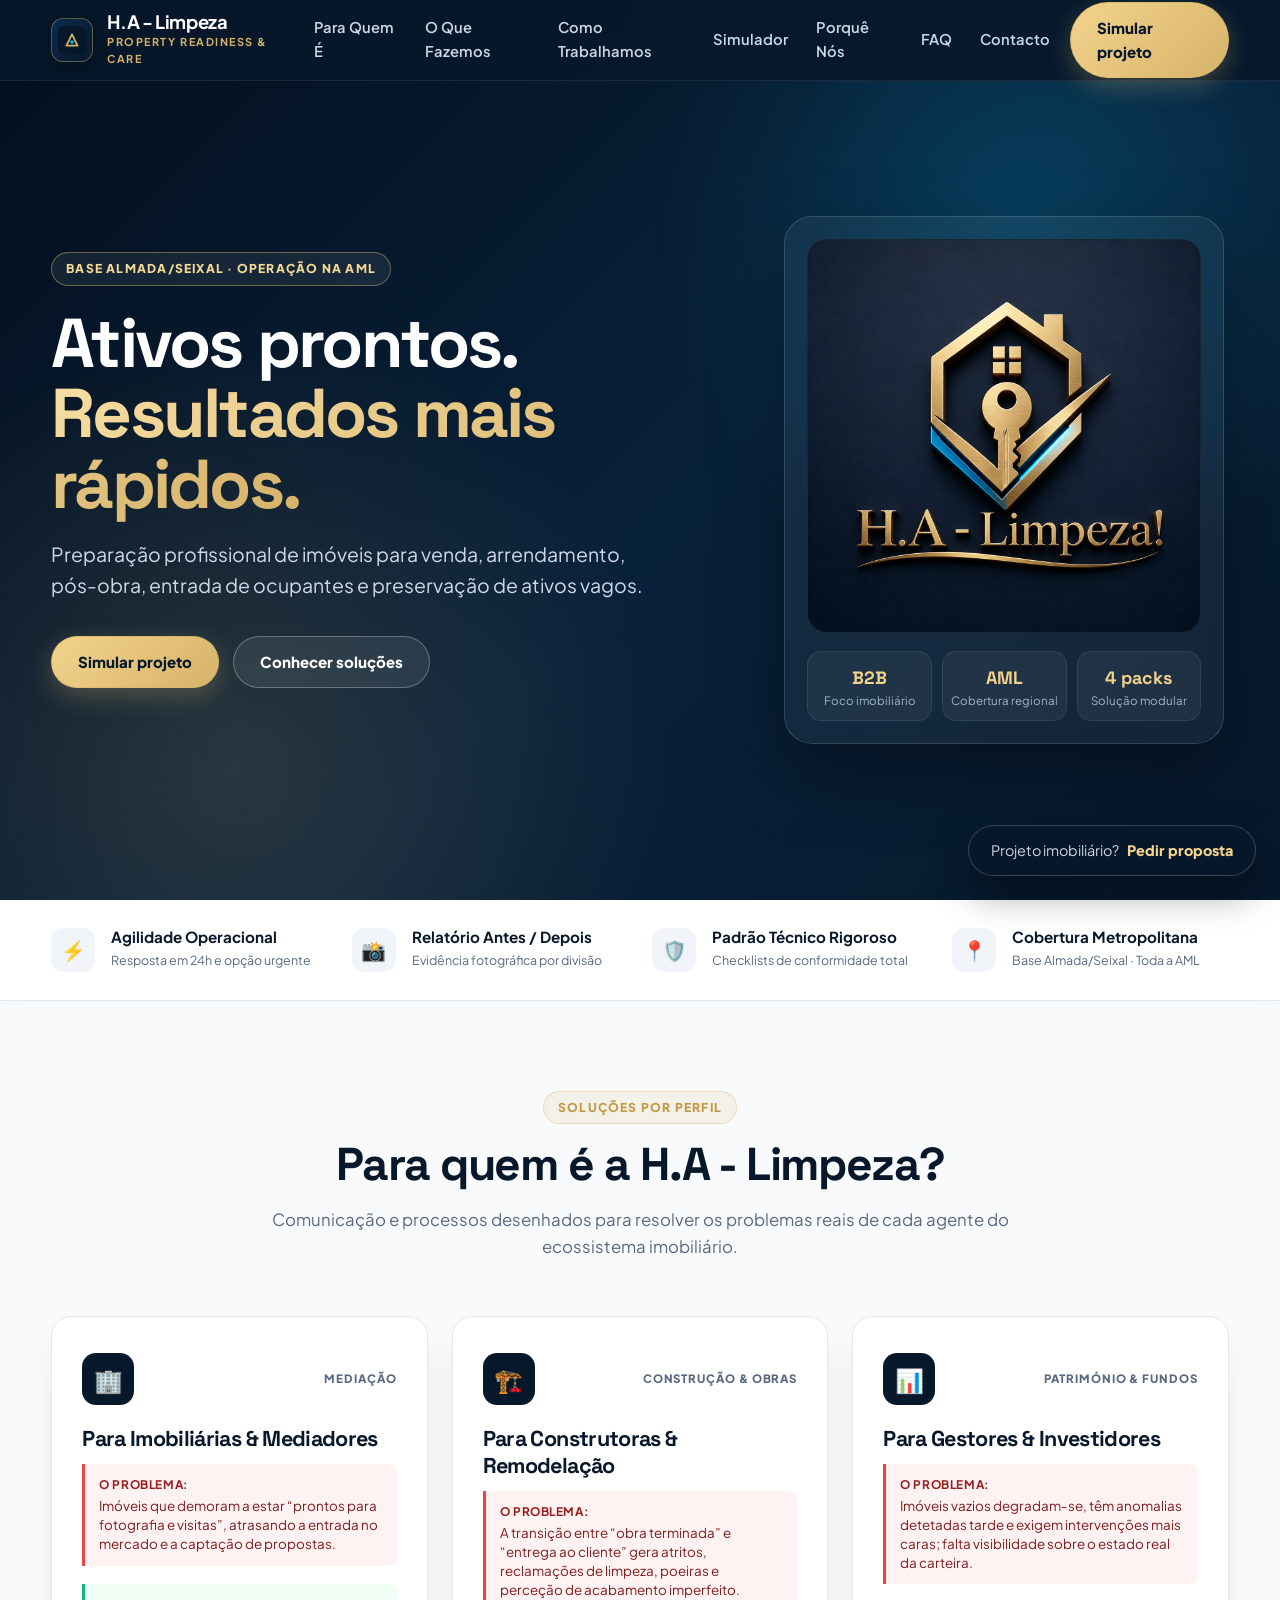
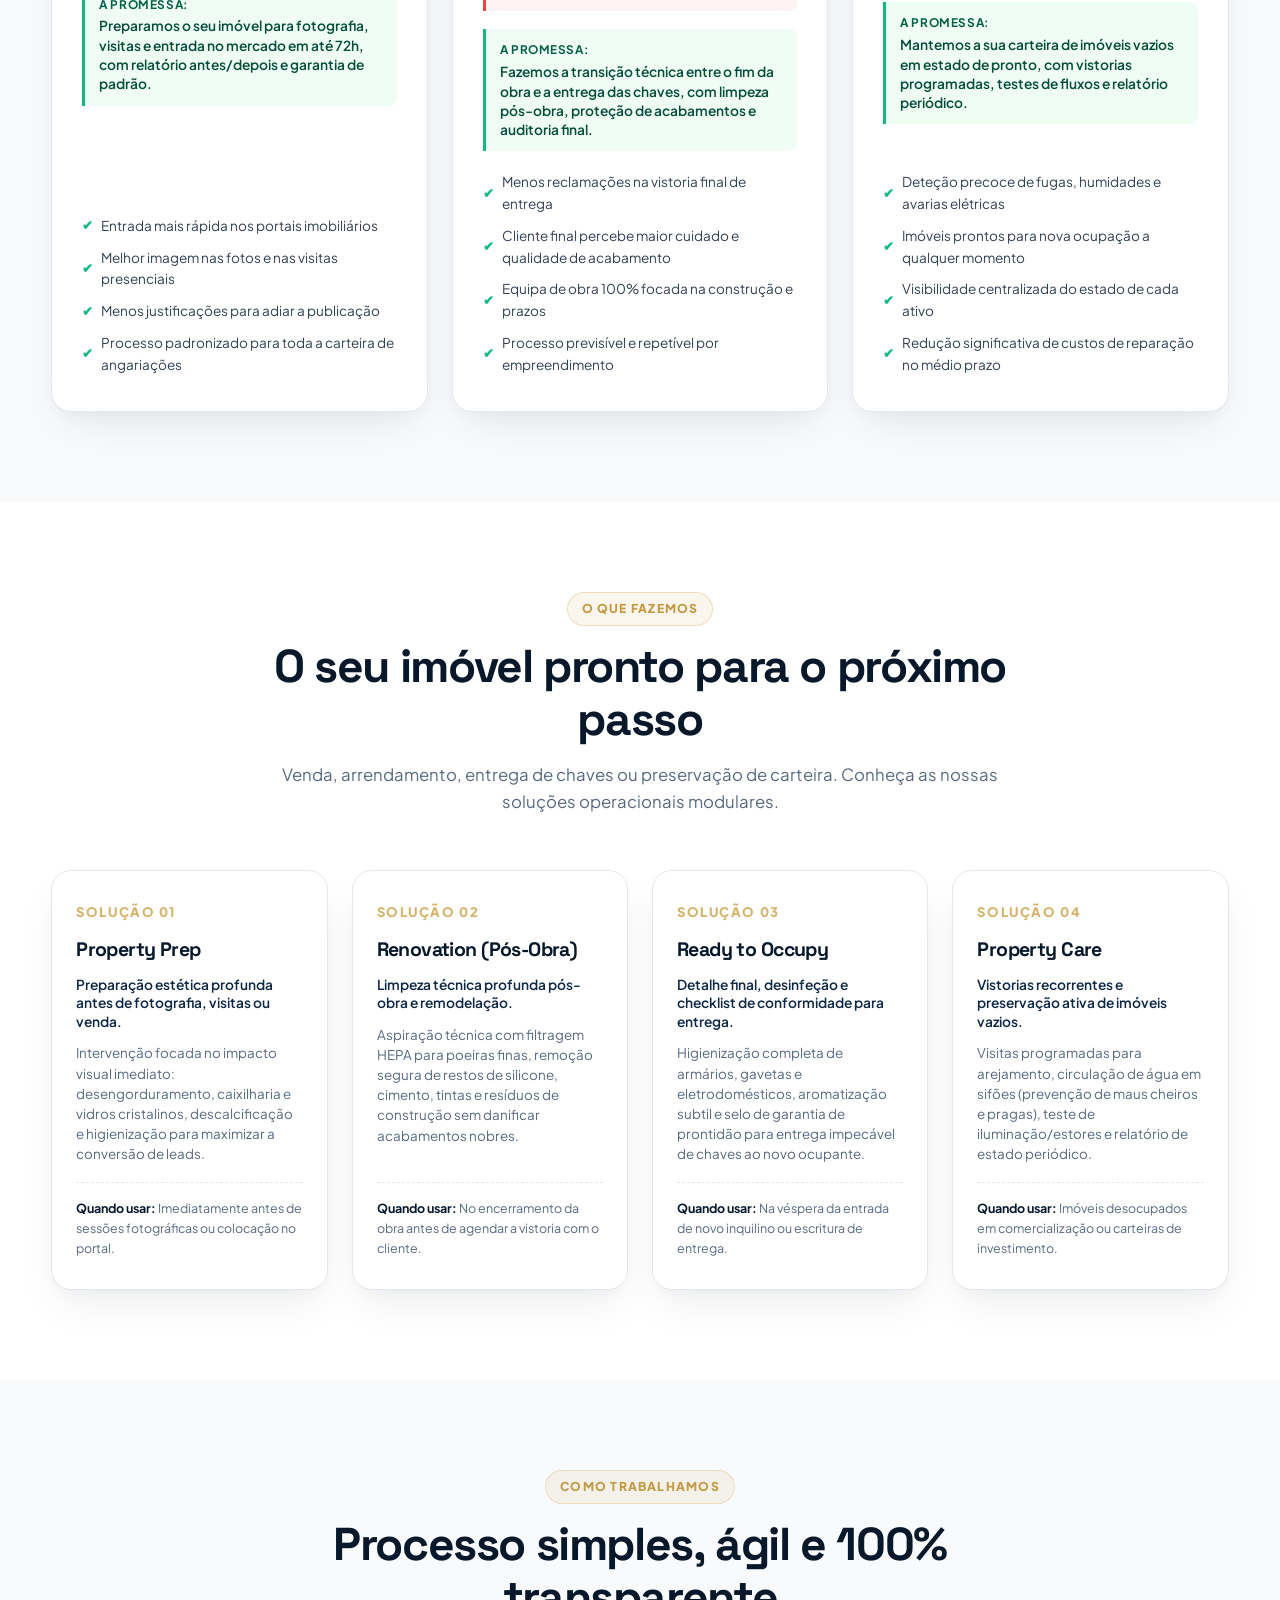
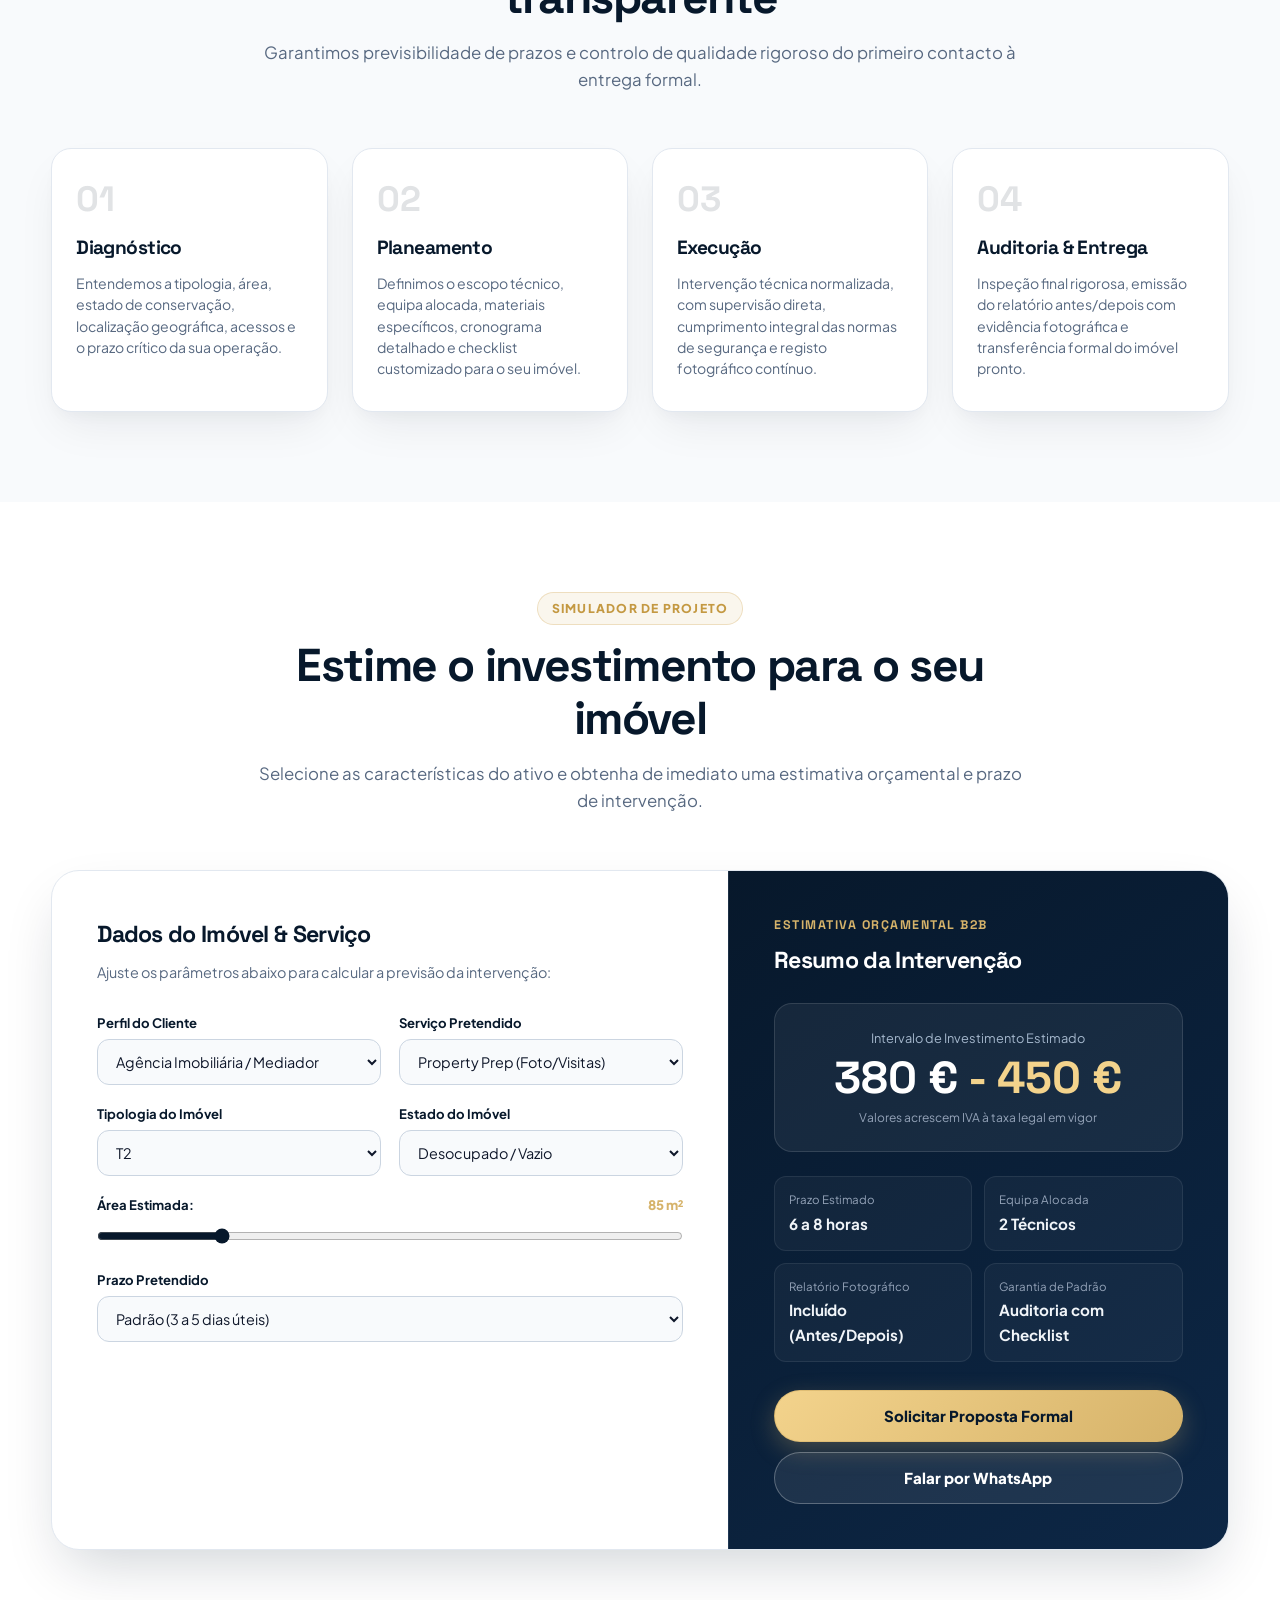
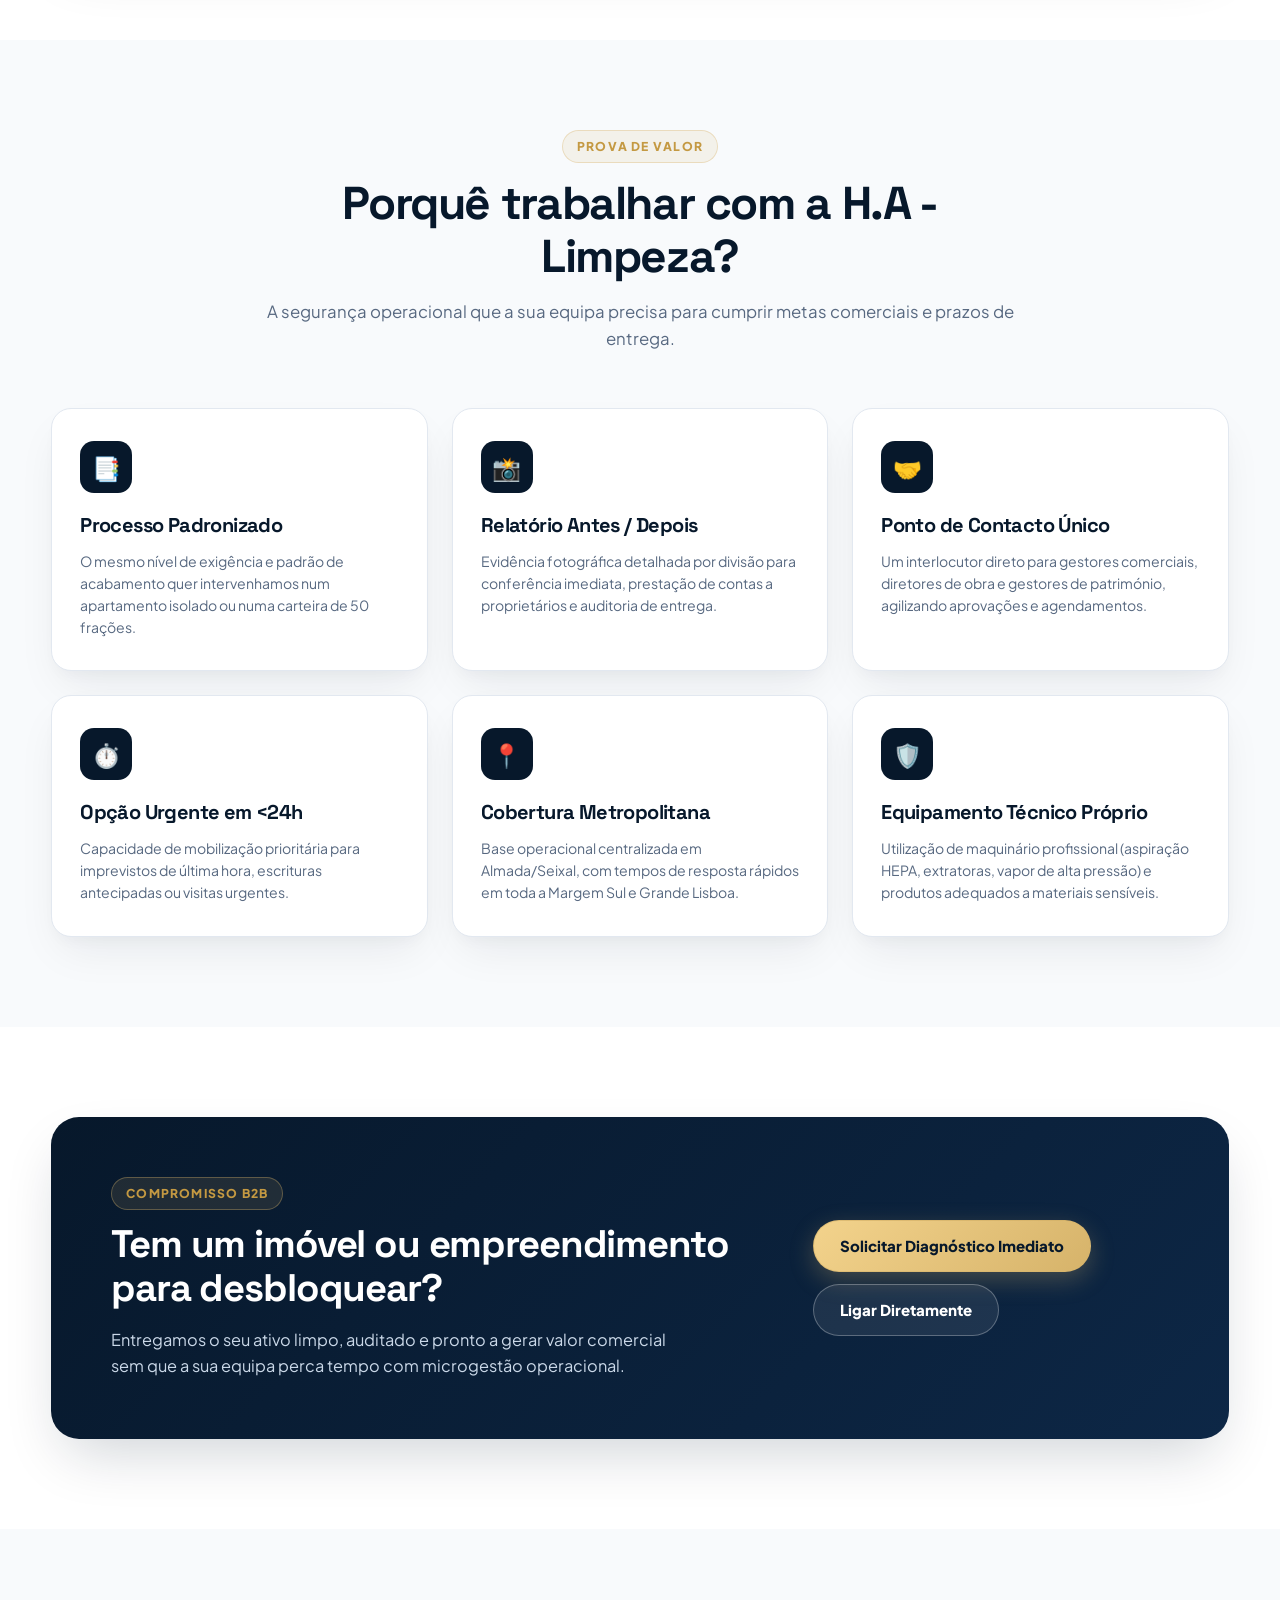
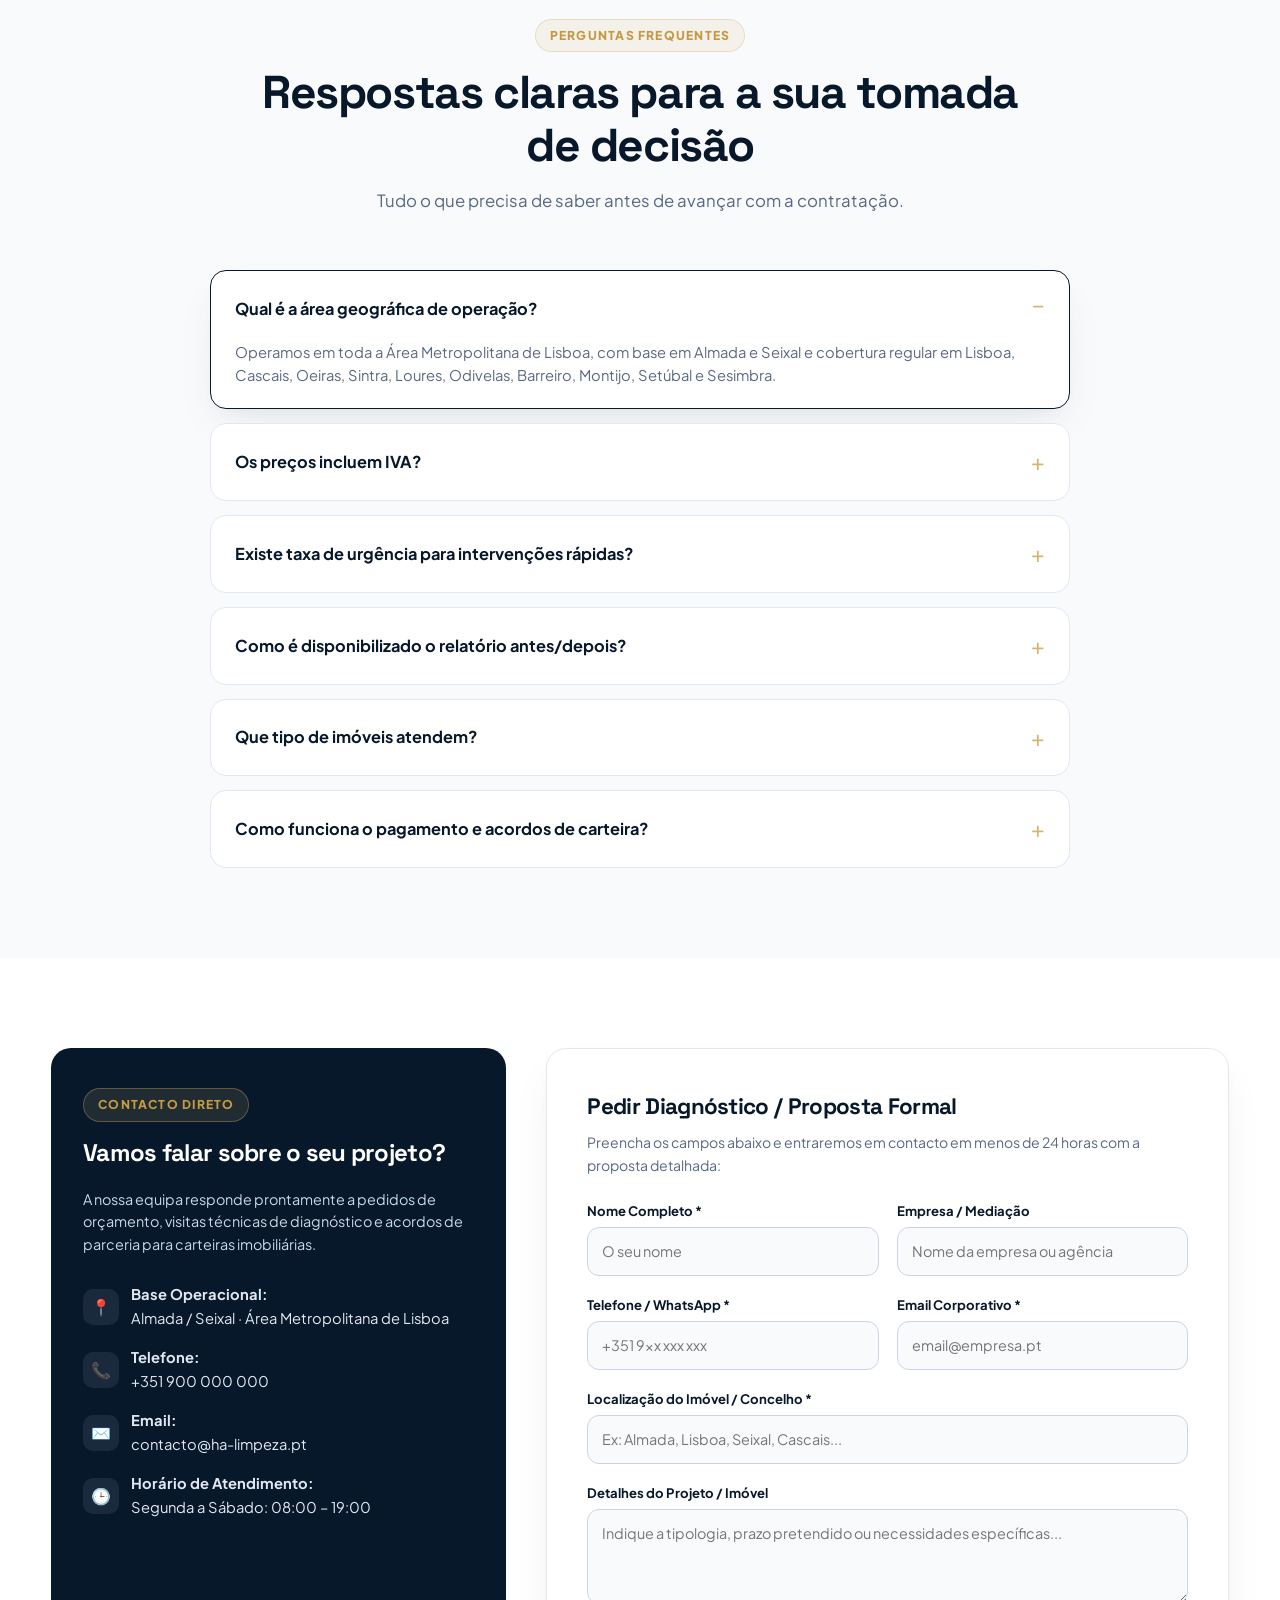
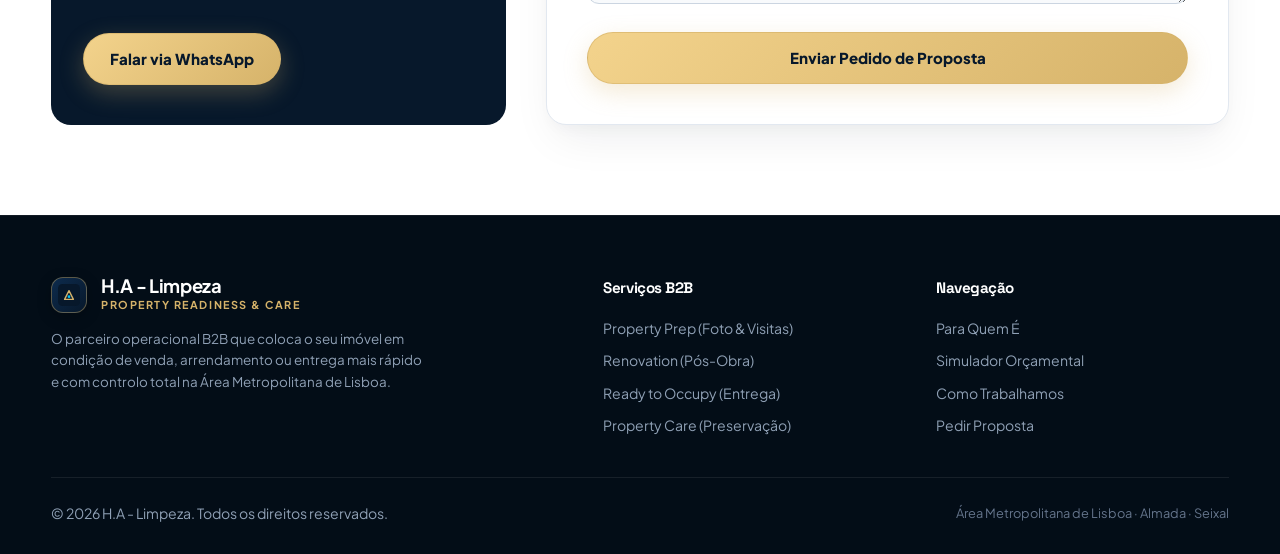
==== commit 1bb5a48b: "design: restaurar hero conciso e de alto impacto com card 3D e pills" ====
--- a/website/index.html
+++ b/website/index.html
@@ -1,441 +1,964 @@
-<!DOCTYPE html>
+<!doctype html>
 <html lang="pt-PT">
 <head>
-  <meta charset="UTF-8">
-  <meta name="viewport" content="width=device-width, initial-scale=1.0">
-  <title>H.A - Limpeza | Property Readiness & Asset Care</title>
-  <meta name="description" content="Preparação Profissional de Ativos Imobiliários para Venda, Arrendamento e Entrega. Soluções B2B na Área Metropolitana de Lisboa.">
-  <meta property="og:title" content="H.A - Limpeza | Property Readiness & Asset Care">
-  <meta property="og:description" content="Reduzimos a vacatura imobiliária e entregamos ativos prontos para habitar e transacionar na AML.">
-  <meta property="og:image" content="assets/logo.png">
-  <link rel="icon" type="image/svg+xml" href="assets/favicon.svg">
-  
-  <!-- Typography -->
-  <link rel="preconnect" href="https://fonts.googleapis.com">
-  <link rel="preconnect" href="https://fonts.gstatic.com" crossorigin>
-  <link href="https://fonts.googleapis.com/css2?family=Inter:wght@400;500;600;700;800&family=Roboto+Mono:wght@500;700&display=swap" rel="stylesheet">
-  
-  <!-- CSS -->
-  <link rel="stylesheet" href="css/style.css">
+<meta charset="utf-8">
+<meta name="viewport" content="width=device-width,initial-scale=1">
+<meta name="description" content="H.A - Limpeza: O parceiro operacional B2B que coloca o seu imóvel em condição de venda, arrendamento ou entrega mais rápido e com controlo total na Área Metropolitana de Lisboa.">
+<meta name="theme-color" content="#07182b">
+<meta name="robots" content="index,follow">
+<meta property="og:type" content="website">
+<meta property="og:locale" content="pt_PT">
+<meta property="og:title" content="H.A - Limpeza | Ativos prontos. Resultados mais rápidos.">
+<meta property="og:description" content="Preparação profissional de imóveis para venda, arrendamento, pós-obra, entrada de ocupantes e preservação de ativos vagos na Área Metropolitana de Lisboa.">
+<meta name="twitter:card" content="summary_large_image">
+<link rel="canonical" href="https://malanzaops.github.io/ha-limpeza/">
+<link rel="icon" type="image/svg+xml" href="assets/favicon.svg">
+<link rel="preconnect" href="https://fonts.googleapis.com">
+<link rel="preconnect" href="https://fonts.gstatic.com" crossorigin>
+<link href="https://fonts.googleapis.com/css2?family=Plus+Jakarta+Sans:wght@400;500;600;700;800;900&family=Space+Grotesk:wght@600;700;800&display=swap" rel="stylesheet">
+<script type="application/ld+json">
+{
+  "@context": "https://schema.org",
+  "@type": "ProfessionalService",
+  "name": "H.A - Limpeza | Property Readiness & Asset Care",
+  "description": "Preparação profissional de imóveis para imobiliárias, construtoras e gestores de património na Área Metropolitana de Lisboa.",
+  "areaServed": ["Área Metropolitana de Lisboa", "Almada", "Seixal", "Lisboa", "Setúbal", "Cascais", "Sintra", "Oeiras", "Loures"],
+  "address": {
+    "@type": "PostalAddress",
+    "addressLocality": "Almada / Seixal",
+    "addressRegion": "Setúbal / Lisboa",
+    "addressCountry": "PT"
+  },
+  "url": "https://malanzaops.github.io/ha-limpeza/",
+  "telephone": "+351 900 000 000",
+  "email": "contacto@ha-limpeza.pt"
+}
+</script>
+<title>H.A - Limpeza | Ativos prontos. Resultados mais rápidos.</title>
+<style>
+:root {
+  --navy: #07182b;
+  --navy-light: #0d2746;
+  --navy-card: #0c233c;
+  --gold: #d6b36a;
+  --gold-light: #f3d38c;
+  --gold-glow: rgba(214, 179, 106, 0.28);
+  --cyan: #03c5f4;
+  --cyan-glow: rgba(3, 197, 244, 0.22);
+  --ink: #0f172a;
+  --muted: #586981;
+  --paper: #f8fafc;
+  --card-bg: #ffffff;
+  --border: #e2e8f0;
+  --ok: #10b981;
+  --shadow: 0 20px 45px -10px rgba(7, 24, 43, 0.08), 0 8px 16px -6px rgba(7, 24, 43, 0.04);
+  --shadow-lg: 0 25px 60px -15px rgba(7, 24, 43, 0.2);
+  --radius: 20px;
+  --radius-sm: 12px;
+}
+
+* { box-sizing: border-box; margin: 0; padding: 0; }
+html { scroll-behavior: smooth; scroll-padding-top: 90px; }
+body {
+  font-family: 'Plus Jakarta Sans', -apple-system, BlinkMacSystemFont, Segoe UI, Roboto, sans-serif;
+  color: var(--ink);
+  background: var(--paper);
+  line-height: 1.6;
+  overflow-x: hidden;
+}
+
+h1, h2, h3, h4, .brand-font {
+  font-family: 'Space Grotesk', 'Plus Jakarta Sans', sans-serif;
+  letter-spacing: -0.03em;
+}
+
+button, input, select, textarea { font: inherit; }
+a { color: inherit; text-decoration: none; }
+img, svg { display: block; max-width: 100%; }
+
+.container { width: min(1200px, 92%); margin: auto; }
+
+/* Progress bar */
+.scroll-progress {
+  position: fixed; top: 0; left: 0; height: 3px; width: 0%;
+  background: linear-gradient(90deg, var(--cyan), var(--gold), #ffde94);
+  z-index: 3000; transition: width 0.1s ease;
+}
+
+/* Header */
+.site-header {
+  position: fixed; inset: 0 0 auto; z-index: 1000;
+  background: rgba(7, 24, 43, 0.92);
+  backdrop-filter: blur(16px); -webkit-backdrop-filter: blur(16px);
+  border-bottom: 1px solid rgba(255, 255, 255, 0.08);
+  transition: all 0.3s ease;
+}
+.nav { min-height: 80px; display: flex; align-items: center; justify-content: space-between; gap: 20px; }
+.brand {
+  display: flex; align-items: center; gap: 14px;
+  color: #fff; font-weight: 800; text-decoration: none;
+}
+.brand-logo-wrap {
+  width: 44px; height: 44px; border-radius: 12px;
+  background: linear-gradient(135deg, #0d2b4d, #07182b);
+  border: 1px solid rgba(214, 179, 106, 0.4);
+  display: grid; place-items: center; padding: 6px;
+  box-shadow: 0 4px 14px rgba(0,0,0,0.25);
+}
+.brand-text { display: flex; flex-direction: column; }
+.brand-text strong { font-size: 1.15rem; color: #fff; letter-spacing: -0.02em; line-height: 1.1; }
+.brand-text span { font-size: 0.68rem; color: var(--gold); font-weight: 700; letter-spacing: 0.14em; text-transform: uppercase; }
+
+.menu { display: flex; align-items: center; gap: 28px; }
+.menu a {
+  color: #cbd8e6; font-size: 0.92rem; font-weight: 600;
+  transition: color 0.2s ease;
+}
+.menu a:hover { color: var(--gold-light); }
+
+.nav-actions { display: flex; align-items: center; gap: 14px; }
+.btn {
+  display: inline-flex; align-items: center; justify-content: center; gap: 8px;
+  border-radius: 999px; padding: 13px 26px; font-weight: 800; font-size: 0.94rem;
+  cursor: pointer; transition: all 0.25s ease; border: 1px solid transparent; text-decoration: none;
+}
+.btn-primary {
+  background: linear-gradient(135deg, var(--gold-light), var(--gold));
+  color: #07182b; border-color: rgba(214, 179, 106, 0.6);
+  box-shadow: 0 8px 24px var(--gold-glow);
+}
+.btn-primary:hover {
+  background: linear-gradient(135deg, #f7dd9d, #dfbc73);
+  transform: translateY(-2px); box-shadow: 0 12px 30px var(--gold-glow);
+  color: #07182b;
+}
+.btn-secondary {
+  background: rgba(255, 255, 255, 0.08); color: #ffffff;
+  border-color: rgba(255, 255, 255, 0.28);
+}
+.btn-secondary:hover {
+  background: rgba(255, 255, 255, 0.18); color: #ffffff; transform: translateY(-2px);
+}
+.btn-outline-dark {
+  background: #fff; color: var(--navy); border-color: #cbd5e1;
+}
+.btn-outline-dark:hover {
+  background: #f1f5f9; border-color: var(--navy); color: var(--navy); transform: translateY(-2px);
+}
+
+.hamb {
+  display: none; background: transparent; color: #fff; border: 1px solid rgba(255,255,255,0.2);
+  border-radius: 10px; padding: 8px 12px; font-size: 1.2rem; cursor: pointer;
+}
+
+/* Eyebrow / Badges */
+.eyebrow {
+  display: inline-flex; align-items: center; gap: 8px;
+  background: rgba(214, 179, 106, 0.12); color: #c49942;
+  border: 1px solid rgba(214, 179, 106, 0.35);
+  border-radius: 999px; padding: 6px 14px;
+  font-size: 0.76rem; font-weight: 800; text-transform: uppercase; letter-spacing: 0.1em;
+}
+.hero .eyebrow {
+  background: rgba(255, 255, 255, 0.07); color: #f4d995;
+  border: 1px solid rgba(214, 179, 106, 0.45);
+}
+
+/* Hero Section (Punchy, High-Impact) */
+.hero {
+  min-height: 100vh; padding: 155px 0 95px;
+  background: radial-gradient(circle at 80% 25%, rgba(3, 197, 244, 0.18), transparent 30%),
+              radial-gradient(circle at 18% 85%, rgba(214, 179, 106, 0.16), transparent 34%),
+              linear-gradient(135deg, #030f1d 0%, #08213b 55%, #07182b 100%);
+  color: #fff; display: flex; align-items: center; position: relative;
+}
+.hero-grid {
+  display: grid; grid-template-columns: 1.2fr 0.8fr; gap: 55px; align-items: center;
+}
+.hero h1 {
+  font-size: clamp(2.8rem, 5.4vw, 5rem); line-height: 1.02;
+  margin: 22px 0 20px; font-weight: 800; letter-spacing: -0.04em;
+}
+.hero h1 span {
+  color: var(--gold-light);
+  background: linear-gradient(135deg, #f7dda2 0%, var(--gold) 100%);
+  -webkit-background-clip: text; -webkit-text-fill-color: transparent;
+}
+.hero p.lead {
+  font-size: clamp(1.05rem, 1.8vw, 1.22rem); color: #cdd9e8;
+  max-width: 620px; line-height: 1.6; margin-bottom: 34px; font-weight: 400;
+}
+.hero-actions { display: flex; gap: 14px; flex-wrap: wrap; margin-bottom: 20px; }
+
+/* Right Hero Card with 3D Logo & Stat Pills */
+.hero-card {
+  background: rgba(255, 255, 255, 0.05);
+  border: 1px solid rgba(255, 255, 255, 0.14);
+  border-radius: 28px; padding: 22px;
+  box-shadow: 0 28px 70px rgba(0, 0, 0, 0.35);
+  backdrop-filter: blur(14px); -webkit-backdrop-filter: blur(14px);
+  max-width: 440px; margin: 0 auto; width: 100%;
+}
+.hero-image-wrap {
+  border-radius: 20px; overflow: hidden;
+  background: #051322;
+  border: 1px solid rgba(255, 255, 255, 0.08);
+  display: flex; align-items: center; justify-content: center;
+}
+.hero-image-wrap img {
+  width: 100%; height: auto; display: block; object-fit: cover;
+  border-radius: 20px;
+}
+.hero-list {
+  display: grid; grid-template-columns: repeat(3, 1fr); gap: 10px;
+  margin-top: 18px;
+}
+.hero-stat {
+  text-align: center; padding: 12px 6px;
+  background: rgba(255, 255, 255, 0.05);
+  border: 1px solid rgba(255, 255, 255, 0.08);
+  border-radius: 14px;
+}
+.hero-stat b {
+  display: block; color: var(--gold-light);
+  font-size: 1.12rem; font-family: 'Space Grotesk', sans-serif; font-weight: 800;
+}
+.hero-stat span {
+  font-size: 0.72rem; color: #a4b7cc; line-height: 1.2; display: block; margin-top: 2px;
+}
+
+/* Trust Strip */
+.trust-strip {
+  background: #ffffff; border-bottom: 1px solid var(--border);
+  padding: 28px 0; box-shadow: 0 4px 20px rgba(0,0,0,0.02);
+}
+.trust-grid {
+  display: grid; grid-template-columns: repeat(4, 1fr); gap: 24px;
+}
+.trust-item {
+  display: flex; align-items: center; gap: 16px;
+}
+.trust-icon {
+  width: 44px; height: 44px; border-radius: 12px;
+  background: #f1f5f9; color: var(--navy);
+  display: grid; place-items: center; font-size: 1.25rem; flex-shrink: 0;
+}
+.trust-text strong { display: block; font-size: 0.95rem; color: var(--navy); line-height: 1.2; }
+.trust-text span { font-size: 0.78rem; color: var(--muted); line-height: 1.3; }
+
+/* Sections */
+.section { padding: 90px 0; }
+.section.alt { background: #ffffff; }
+.section-head { text-align: center; max-width: 780px; margin: 0 auto 55px; }
+.section-head h2 {
+  font-size: clamp(2rem, 3.6vw, 3.1rem); line-height: 1.15;
+  color: var(--navy); margin: 14px 0 16px; font-weight: 800;
+}
+.section-head p { font-size: 1.05rem; color: var(--muted); }
+
+/* Grid helper */
+.grid { display: grid; gap: 24px; }
+
+/* B2B Target Segment Cards */
+.segment-grid { grid-template-columns: repeat(3, 1fr); }
+.segment-card {
+  background: #ffffff; border: 1px solid var(--border);
+  border-radius: var(--radius); padding: 36px 30px;
+  box-shadow: var(--shadow); transition: all 0.3s ease;
+  display: flex; flex-direction: column; position: relative; overflow: hidden;
+}
+.section.alt .segment-card { background: var(--paper); }
+.segment-card:hover {
+  transform: translateY(-5px); box-shadow: var(--shadow-lg);
+  border-color: rgba(214, 179, 106, 0.5);
+}
+.segment-card-top { display: flex; align-items: center; justify-content: space-between; margin-bottom: 20px; }
+.segment-icon {
+  width: 52px; height: 52px; border-radius: 14px;
+  background: var(--navy); color: var(--gold);
+  display: grid; place-items: center; font-size: 1.45rem;
+}
+.segment-tag {
+  font-size: 0.72rem; font-weight: 800; color: var(--muted);
+  text-transform: uppercase; letter-spacing: 0.08em;
+}
+.segment-card h3 { font-size: 1.35rem; color: var(--navy); margin-bottom: 12px; line-height: 1.25; }
+.problem-box {
+  background: #fef2f2; border-left: 3px solid #ef4444;
+  padding: 12px 14px; border-radius: 0 8px 8px 0; margin-bottom: 18px;
+}
+.problem-box strong { display: block; font-size: 0.74rem; text-transform: uppercase; color: #991b1b; letter-spacing: 0.05em; }
+.problem-box p { font-size: 0.84rem; color: #7f1d1d; margin: 2px 0 0; line-height: 1.4; }
+
+.promise-box {
+  background: #f0fdf4; border-left: 3px solid #10b981;
+  padding: 12px 14px; border-radius: 0 8px 8px 0; margin-bottom: 20px;
+}
+.promise-box strong { display: block; font-size: 0.74rem; text-transform: uppercase; color: #065f46; letter-spacing: 0.05em; }
+.promise-box p { font-size: 0.86rem; color: #064e3b; font-weight: 600; margin: 2px 0 0; line-height: 1.4; }
+
+.benefits-list { list-style: none; margin-top: auto; display: flex; flex-direction: column; gap: 10px; }
+.benefits-list li {
+  font-size: 0.85rem; color: #334155; display: flex; align-items: center; gap: 8px;
+}
+.benefits-list li::before {
+  content: "✔"; color: var(--ok); font-weight: 800; font-size: 0.8rem;
+}
+
+/* Services Section */
+.services-grid { grid-template-columns: repeat(4, 1fr); }
+.service-card {
+  background: #ffffff; border: 1px solid var(--border);
+  border-radius: var(--radius); padding: 30px 24px;
+  box-shadow: var(--shadow); transition: all 0.3s ease;
+  display: flex; flex-direction: column;
+}
+.service-card:hover {
+  transform: translateY(-4px); box-shadow: var(--shadow-lg);
+  border-color: rgba(7, 24, 43, 0.3);
+}
+.service-num {
+  font-size: 0.82rem; font-weight: 800; color: var(--gold);
+  text-transform: uppercase; letter-spacing: 0.12em; margin-bottom: 12px;
+}
+.service-card h3 { font-size: 1.22rem; color: var(--navy); margin-bottom: 10px; }
+.service-tagline { font-size: 0.86rem; font-weight: 600; color: var(--navy-light); margin-bottom: 12px; line-height: 1.35; }
+.service-desc { font-size: 0.84rem; color: var(--muted); line-height: 1.5; margin-bottom: 18px; }
+.service-meta {
+  margin-top: auto; padding-top: 16px; border-top: 1px dashed var(--border);
+  font-size: 0.78rem; color: var(--muted);
+}
+.service-meta b { color: var(--navy); }
+
+/* Process / How We Work */
+.process-grid { grid-template-columns: repeat(4, 1fr); counter-reset: proc; }
+.process-card {
+  background: #ffffff; border: 1px solid var(--border);
+  border-radius: var(--radius); padding: 32px 24px;
+  box-shadow: var(--shadow); position: relative;
+}
+.process-num {
+  font-size: 2.2rem; font-weight: 900; color: rgba(7, 24, 43, 0.12);
+  font-family: 'Space Grotesk', sans-serif; line-height: 1; margin-bottom: 16px;
+}
+.process-card h3 { font-size: 1.2rem; color: var(--navy); margin-bottom: 10px; }
+.process-card p { font-size: 0.88rem; color: var(--muted); line-height: 1.5; }
+
+/* Simulator Section */
+.sim-wrapper {
+  background: #ffffff; border: 1px solid var(--border);
+  border-radius: 28px; box-shadow: var(--shadow-lg);
+  overflow: hidden;
+}
+.sim-grid {
+  display: grid; grid-template-columns: 1.15fr 0.85fr;
+}
+.sim-form-side {
+  padding: 45px;
+}
+.sim-form-side h3 { font-size: 1.45rem; color: var(--navy); margin-bottom: 8px; }
+.sim-form-side p.sim-desc { font-size: 0.9rem; color: var(--muted); margin-bottom: 28px; }
+
+.form-grid {
+  display: grid; grid-template-columns: 1fr 1fr; gap: 18px;
+}
+.form-group { display: flex; flex-direction: column; gap: 6px; }
+.form-group.full { grid-column: 1 / -1; }
+.form-group label {
+  font-size: 0.82rem; font-weight: 700; color: var(--navy);
+  display: flex; justify-content: space-between;
+}
+.form-group label span.val { color: var(--gold); font-weight: 800; }
+.form-control {
+  width: 100%; padding: 12px 14px;
+  background: #f8fafc; border: 1px solid #cbd5e1;
+  border-radius: 12px; color: var(--ink); font-size: 0.9rem;
+  transition: border-color 0.2s ease, background 0.2s ease;
+}
+.form-control:focus {
+  outline: none; border-color: var(--navy); background: #ffffff;
+  box-shadow: 0 0 0 3px rgba(7, 24, 43, 0.08);
+}
+input[type="range"] {
+  accent-color: var(--navy); cursor: pointer;
+}
+
+/* Simulator Results Side */
+.sim-result-side {
+  background: linear-gradient(145deg, #07182b, #0d2746);
+  color: #fff; padding: 45px; display: flex; flex-direction: column;
+  justify-content: space-between; border-left: 1px solid rgba(255,255,255,0.08);
+}
+.result-header h4 { font-size: 0.78rem; text-transform: uppercase; color: var(--gold); letter-spacing: 0.12em; margin-bottom: 6px; }
+.result-header h3 { font-size: 1.45rem; color: #fff; margin-bottom: 24px; }
+
+.price-display-box {
+  background: rgba(255, 255, 255, 0.06); border: 1px solid rgba(255, 255, 255, 0.12);
+  border-radius: 18px; padding: 24px; margin-bottom: 24px; text-align: center;
+}
+.price-display-box .price-label { font-size: 0.8rem; color: #a4b7cc; margin-bottom: 4px; }
+.price-display-box .price-value {
+  font-size: clamp(2rem, 3.5vw, 2.8rem); font-weight: 800; color: #fff;
+  font-family: 'Space Grotesk', sans-serif; line-height: 1.1;
+}
+.price-display-box .price-value span { color: var(--gold-light); }
+.price-display-box .price-iva { font-size: 0.75rem; color: #94a3b8; margin-top: 6px; }
+
+.result-specs { display: grid; grid-template-columns: 1fr 1fr; gap: 12px; margin-bottom: 28px; }
+.spec-card {
+  background: rgba(255, 255, 255, 0.04); border: 1px solid rgba(255, 255, 255, 0.08);
+  border-radius: 12px; padding: 14px;
+}
+.spec-card span { display: block; font-size: 0.72rem; color: #94a3b8; }
+.spec-card strong { font-size: 0.95rem; color: #f1f5f9; margin-top: 2px; display: block; }
+
+.sim-actions { display: flex; flex-direction: column; gap: 10px; }
+.sim-actions .btn { width: 100%; }
+
+/* Why Us / Value Proposition */
+.value-grid { grid-template-columns: repeat(3, 1fr); }
+.value-card {
+  background: #ffffff; border: 1px solid var(--border);
+  border-radius: var(--radius); padding: 32px 28px;
+  box-shadow: var(--shadow);
+}
+.value-card h3 { font-size: 1.25rem; color: var(--navy); margin: 16px 0 10px; }
+.value-card p { font-size: 0.88rem; color: var(--muted); line-height: 1.55; }
+
+/* Callout Banner */
+.promise-banner {
+  background: linear-gradient(135deg, var(--navy) 0%, #0d2746 100%);
+  color: #fff; border-radius: 28px; padding: 60px;
+  display: grid; grid-template-columns: 1.3fr 0.7fr; gap: 40px; align-items: center;
+  box-shadow: var(--shadow-lg); position: relative; overflow: hidden;
+}
+.promise-banner h2 { font-size: clamp(1.8rem, 3vw, 2.6rem); line-height: 1.15; margin: 12px 0 16px; }
+.promise-banner p { font-size: 1.02rem; color: #cad8e8; max-width: 580px; }
+.promise-actions { display: flex; flex-direction: column; gap: 12px; align-items: flex-start; }
+
+/* FAQ Section */
+.faq-wrap { max-width: 860px; margin: auto; display: flex; flex-direction: column; gap: 14px; }
+.faq-item {
+  background: #ffffff; border: 1px solid var(--border);
+  border-radius: 16px; padding: 20px 24px; transition: all 0.2s ease;
+}
+.faq-item[open] { border-color: var(--navy); box-shadow: var(--shadow); }
+.faq-item summary {
+  font-weight: 700; font-size: 1.02rem; color: var(--navy);
+  cursor: pointer; display: flex; justify-content: space-between; align-items: center;
+  list-style: none;
+}
+.faq-item summary::-webkit-details-marker { display: none; }
+.faq-item summary::after {
+  content: "+"; font-size: 1.4rem; color: var(--gold); font-weight: 400; transition: transform 0.2s ease;
+}
+.faq-item[open] summary::after {
+  content: "−"; transform: rotate(180deg);
+}
+.faq-item p { font-size: 0.92rem; color: var(--muted); margin-top: 14px; line-height: 1.6; }
+
+/* Contact Section */
+.contact-grid { grid-template-columns: 0.8fr 1.2fr; gap: 40px; }
+.contact-info-card {
+  background: var(--navy); color: #fff; border-radius: var(--radius);
+  padding: 40px 32px; display: flex; flex-direction: column; justify-content: space-between;
+}
+.contact-info-card h3 { font-size: 1.5rem; margin: 12px 0 16px; }
+.contact-info-card p { font-size: 0.9rem; color: #cad8e8; line-height: 1.55; margin-bottom: 28px; }
+.contact-details { list-style: none; display: flex; flex-direction: column; gap: 16px; }
+.contact-details li { display: flex; align-items: center; gap: 12px; font-size: 0.92rem; color: #e2e8f0; }
+.contact-icon { width: 36px; height: 36px; border-radius: 10px; background: rgba(255,255,255,0.08); display: grid; place-items: center; color: var(--gold); font-size: 1rem; }
+
+.contact-form-card {
+  background: #ffffff; border: 1px solid var(--border);
+  border-radius: var(--radius); padding: 40px; box-shadow: var(--shadow);
+}
+.contact-form-card h3 { font-size: 1.4rem; color: var(--navy); margin-bottom: 6px; }
+.contact-form-card p { font-size: 0.88rem; color: var(--muted); margin-bottom: 24px; }
+
+/* Footer */
+.footer {
+  background: #030d17; color: #8fa0b5; padding: 60px 0 30px;
+  border-top: 1px solid rgba(255, 255, 255, 0.06); font-size: 0.88rem;
+}
+.footer-grid {
+  display: grid; grid-template-columns: 1.4fr 0.8fr 0.8fr; gap: 40px; margin-bottom: 40px;
+}
+.footer h4 { color: #fff; font-size: 0.95rem; margin-bottom: 16px; }
+.footer-links { list-style: none; display: flex; flex-direction: column; gap: 10px; }
+.footer-links a { color: #8fa0b5; transition: color 0.2s ease; }
+.footer-links a:hover { color: var(--gold); }
+.footer-bottom {
+  padding-top: 24px; border-top: 1px solid rgba(255, 255, 255, 0.08);
+  display: flex; justify-content: space-between; align-items: center; flex-wrap: wrap; gap: 14px;
+}
+
+/* Floating Pill CTA (Matching Previous Layout) */
+.floating-cta {
+  position: fixed; right: 24px; bottom: 24px; z-index: 999;
+  display: inline-flex; align-items: center; gap: 8px;
+  background: rgba(7, 24, 43, 0.95); color: #fff;
+  padding: 13px 22px; border-radius: 999px;
+  border: 1px solid rgba(255, 255, 255, 0.2);
+  box-shadow: 0 16px 40px rgba(0, 0, 0, 0.4);
+  font-size: 0.9rem; text-decoration: none;
+  backdrop-filter: blur(10px);
+  transition: all 0.25s ease;
+}
+.floating-cta:hover {
+  transform: translateY(-3px);
+  background: #0c2746; border-color: var(--gold);
+}
+.floating-cta span { color: #cbd8e6; }
+.floating-cta b { color: var(--gold-light); font-weight: 800; }
+
+/* Toast */
+.toast {
+  position: fixed; bottom: 30px; left: 50%; transform: translateX(-50%) translateY(100px);
+  background: var(--navy); color: #fff; border: 1px solid var(--gold);
+  padding: 14px 24px; border-radius: 999px; box-shadow: var(--shadow-lg);
+  font-size: 0.9rem; font-weight: 600; z-index: 3000; opacity: 0;
+  transition: all 0.3s cubic-bezier(0.16, 1, 0.3, 1); pointer-events: none;
+}
+.toast.show { transform: translateX(-50%) translateY(0); opacity: 1; }
+
+/* Responsive adjustments */
+@media (max-width: 1024px) {
+  .hero-grid, .sim-grid, .contact-grid, .promise-banner { grid-template-columns: 1fr; }
+  .segment-grid, .services-grid, .process-grid, .value-grid { grid-template-columns: 1fr 1fr; }
+  .trust-grid { grid-template-columns: 1fr 1fr; }
+  .footer-grid { grid-template-columns: 1fr; }
+  .menu {
+    display: none; position: absolute; top: 80px; left: 0; right: 0;
+    background: #07182b; padding: 24px 6%; flex-direction: column;
+    align-items: flex-start; gap: 16px; border-bottom: 1px solid rgba(255,255,255,0.1);
+  }
+  .menu.open { display: flex; }
+  .hamb { display: block; }
+  .nav-actions .btn { display: none; }
+}
+
+@media (max-width: 640px) {
+  .segment-grid, .services-grid, .process-grid, .value-grid, .trust-grid, .form-grid, .result-specs { grid-template-columns: 1fr; }
+  .hero { padding-top: 130px; }
+  .hero-card { max-width: 100%; }
+  .sim-form-side, .sim-result-side, .contact-form-card, .promise-banner { padding: 28px 20px; }
+}
+</style>
 </head>
 <body>
-
-  <!-- Sticky Navbar -->
-  <header class="navbar">
-    <div class="nav-container">
-      <a href="#" class="nav-brand">
-        <img src="assets/logo.png" alt="H.A - Limpeza Logo" onerror="this.src='assets/logo.svg'">
-        <div class="nav-brand-text">
-          <span class="nav-brand-title">H.A - Limpeza</span>
-          <span class="nav-brand-tag">Property Readiness</span>
-        </div>
-      </a>
-
-      <nav class="nav-menu">
-        <a href="#servicos" class="nav-link">Serviços</a>
-        <a href="#processo" class="nav-link">Processo</a>
-        <a href="#precario" class="nav-link">Preçário</a>
-        <a href="#simulador" class="nav-link">Simulador</a>
-        <a href="#projecoes" class="nav-link">Projeções</a>
-        <a href="#sobre" class="nav-link">Sobre</a>
-        <a href="#faq" class="nav-link">FAQ</a>
-        <a href="#contacto" class="nav-link">Contacto</a>
-      </nav>
-
-      <div class="nav-actions">
-        <a href="#contacto" class="btn btn-primary btn-sm">Pedir Orçamento</a>
-        <button class="nav-toggle" id="nav-toggle" aria-label="Abrir Menu">☰</button>
-      </div>
+<div class="scroll-progress" id="progress"></div>
+
+<!-- Header -->
+<header class="site-header">
+  <div class="container nav">
+    <a class="brand" href="#inicio">
+      <div class="brand-logo-wrap">
+        <svg viewBox="0 0 40 40" width="28" height="28" fill="none" xmlns="http://www.w3.org/2000/svg">
+          <rect width="40" height="40" rx="8" fill="#07182b"/>
+          <path d="M12 28L20 12L28 28Z" stroke="#d6b36a" stroke-width="2.5" stroke-linejoin="round"/>
+          <circle cx="20" cy="23" r="2.5" fill="#03c5f4"/>
+        </svg>
+      </div>
+      <div class="brand-text">
+        <strong>H.A - Limpeza</strong>
+        <span>Property Readiness & Care</span>
+      </div>
+    </a>
+
+    <button class="hamb" id="hambBtn" aria-label="Abrir menu de navegação" aria-expanded="false">☰</button>
+
+    <nav class="menu" id="navMenu" aria-label="Navegação principal">
+      <a href="#segmentos">Para Quem É</a>
+      <a href="#servicos">O Que Fazemos</a>
+      <a href="#processo">Como Trabalhamos</a>
+      <a href="#simulador">Simulador</a>
+      <a href="#diferenciais">Porquê Nós</a>
+      <a href="#faq">FAQ</a>
+      <a href="#contacto">Contacto</a>
+    </nav>
+
+    <div class="nav-actions">
+      <a class="btn btn-primary" href="#simulador">Simular projeto</a>
     </div>
-  </header>
-
-  <!-- Hero Section -->
-  <section class="hero">
-    <div class="container">
-      <div class="hero-grid">
-        <div class="hero-content">
-          <div class="badge">
-            <span class="badge-dot"></span>
-            Área Metropolitana de Lisboa · Sede Almada
-          </div>
-          <h1>
-            Reduzimos a Vacatura Imobiliária e Entregamos <span class="gradient">Ativos Prontos para Habitar</span>
-          </h1>
-          <p>
-            Preparação estética e técnica profissional de imóveis para venda, arrendamento, pós-obra e preservação de património na Área Metropolitana de Lisboa.
-          </p>
-          <div class="hero-actions">
-            <a href="#simulador" class="btn btn-primary">Receber Simulação</a>
-            <a href="#servicos" class="btn btn-secondary">Conhecer Soluções</a>
-          </div>
-
-          <div class="hero-stats">
-            <div class="hero-stat-item">
-              <h4>B2B</h4>
-              <p>Foco Imobiliário</p>
-            </div>
-            <div class="hero-stat-item">
-              <h4>4 Packs</h4>
-              <p>Solução Modular</p>
-            </div>
-            <div class="hero-stat-item">
-              <h4>AML</h4>
-              <p>Cobertura Total</p>
-            </div>
-            <div class="hero-stat-item">
-              <h4>24h</h4>
-              <p>Opção Urgente</p>
-            </div>
-          </div>
-        </div>
-
-        <div class="hero-showcase">
-          <div class="hero-card">
-            <div class="hero-card-header">
-              <span class="hero-card-title">Porquê Escolher a H.A?</span>
-              <span class="badge" style="margin:0; font-size:0.75rem;">Auditável</span>
-            </div>
-            <ul class="hero-card-list">
-              <li>
-                <span class="icon">✓</span>
-                <span><strong>Aceleração de Venda/Arrendamento:</strong> Imóveis visualmente impecáveis vendem até 40% mais rápido.</span>
-              </li>
-              <li>
-                <span class="icon">✓</span>
-                <span><strong>Relatório Fotográfico com Timestamp:</strong> Evidência objetiva do estado do ativo antes e após a intervenção.</span>
-              </li>
-              <li>
-                <span class="icon">✓</span>
-                <span><strong>Previsibilidade Comercial B2B:</strong> Preçário fixo e transparente para orçamentação imediata sem demoras.</span>
-              </li>
-              <li>
-                <span class="icon">✓</span>
-                <span><strong>Seguro e Responsabilidade Civil:</strong> Proteção integral para acabamentos nobres e equipamentos.</span>
-              </li>
-            </ul>
-            <div style="margin-top: 1.5rem; text-align: center;">
-              <a href="#contacto" class="btn btn-emerald btn-sm" style="width: 100%;">Solicitar Diagnóstico Gratuito</a>
-            </div>
+  </div>
+</header>
+
+<main>
+  <!-- Hero Section (Impactful & Punchy Copy) -->
+  <section class="hero" id="inicio">
+    <div class="container hero-grid">
+      <div>
+        <div class="eyebrow">
+          <span>BASE ALMADA/SEIXAL · OPERAÇÃO NA AML</span>
+        </div>
+        <h1>Ativos prontos.<br><span>Resultados mais rápidos.</span></h1>
+        <p class="lead">Preparação profissional de imóveis para venda, arrendamento, pós-obra, entrada de ocupantes e preservação de ativos vagos.</p>
+        
+        <div class="hero-actions">
+          <a class="btn btn-primary" href="#simulador">Simular projeto</a>
+          <a class="btn btn-secondary" href="#servicos">Conhecer soluções</a>
+        </div>
+      </div>
+
+      <!-- Hero Card with 3D Logo & Stat Pills -->
+      <div class="hero-card">
+        <div class="hero-image-wrap">
+          <img src="assets/logo.png" alt="H.A - Limpeza! Logo" width="380" height="380" loading="eager">
+        </div>
+        <div class="hero-list">
+          <div class="hero-stat">
+            <b>B2B</b>
+            <span>Foco imobiliário</span>
+          </div>
+          <div class="hero-stat">
+            <b>AML</b>
+            <span>Cobertura regional</span>
+          </div>
+          <div class="hero-stat">
+            <b>4 packs</b>
+            <span>Solução modular</span>
           </div>
         </div>
       </div>
     </div>
   </section>
 
-  <!-- Business Thesis / About Section -->
-  <section class="services-section" id="sobre">
-    <div class="container">
-      <div class="section-header">
-        <div class="badge">Tese Estratégica</div>
-        <h2>Uma operação desenhada para eliminar atrito na transição de imóveis</h2>
-        <p>A H.A - Limpeza combina rigor estético, prontidão sanitária, controlo técnico e preservação de património num único interlocutor operacional corporativo.</p>
+  <!-- Trust Strip -->
+  <section class="trust-strip" aria-label="Pilares operacionais">
+    <div class="container trust-grid">
+      <div class="trust-item">
+        <div class="trust-icon">⚡</div>
+        <div class="trust-text">
+          <strong>Agilidade Operacional</strong>
+          <span>Resposta em 24h e opção urgente</span>
+        </div>
+      </div>
+      <div class="trust-item">
+        <div class="trust-icon">📸</div>
+        <div class="trust-text">
+          <strong>Relatório Antes / Depois</strong>
+          <span>Evidência fotográfica por divisão</span>
+        </div>
+      </div>
+      <div class="trust-item">
+        <div class="trust-icon">🛡️</div>
+        <div class="trust-text">
+          <strong>Padrão Técnico Rigoroso</strong>
+          <span>Checklists de conformidade total</span>
+        </div>
+      </div>
+      <div class="trust-item">
+        <div class="trust-icon">📍</div>
+        <div class="trust-text">
+          <strong>Cobertura Metropolitana</strong>
+          <span>Base Almada/Seixal · Toda a AML</span>
+        </div>
       </div>
     </div>
   </section>
 
-  <!-- Services Section -->
-  <section class="services-section" id="servicos" style="background: var(--bg-darker); border-top: 1px solid var(--border-dark); border-bottom: 1px solid var(--border-dark);">
+  <!-- Section: Para Quem É (B2B Segments) -->
+  <section class="section" id="segmentos">
     <div class="container">
-      <div class="section-header">
-        <div class="badge">Soluções Corporativas</div>
-        <h2>Não vendemos apenas limpeza. Entregamos prontidão operacional.</h2>
-        <p>Desenvolvido à medida de imobiliárias, construtoras, investidores e gestores de carteiras patrimoniais.</p>
-      </div>
-
-      <div class="services-grid">
-        <!-- Service 1 -->
-        <div class="service-card">
-          <div>
-            <div class="service-icon">⌂</div>
-            <h3>Property Prep</h3>
-            <p>Preparação estética profunda antes da promoção, sessões fotográficas profissionais, visitas de clientes, venda ou arrendamento rápido.</p>
-          </div>
-          <div class="service-meta">
-            <span>A partir de</span>
-            <span class="service-price">280 €</span>
-          </div>
-        </div>
-
-        <!-- Service 2 -->
-        <div class="service-card">
-          <div>
-            <div class="service-icon">✦</div>
-            <h3>Renovation</h3>
-            <p>Limpeza técnica profunda pós-obra e remodelação. Raspagem de tintas, silicones, colas e aspiração industrial de poeiras finas.</p>
-          </div>
-          <div class="service-meta">
-            <span>A partir de</span>
-            <span class="service-price">420 €</span>
-          </div>
-        </div>
-
-        <!-- Service 3 -->
-        <div class="service-card">
-          <div>
-            <div class="service-icon">✓</div>
-            <h3>Ready to Occupy</h3>
-            <p>Detalhe de acabamento, desinfeção hospitalar de superfícies de toque, aromatização e checklist de conformidade para entrega de chave.</p>
-          </div>
-          <div class="service-meta">
-            <span>A partir de</span>
-            <span class="service-price">320 €</span>
-          </div>
-        </div>
-
-        <!-- Service 4 -->
-        <div class="service-card">
-          <div>
-            <div class="service-icon">◉</div>
-            <h3>Property Care</h3>
-            <p>Vistorias quinzenais/mensais, purga de canalizações, arejamento, deteção de anomalias/infiltrações e relatório periódico com fotos.</p>
-          </div>
-          <div class="service-meta">
-            <span>Mensal desde</span>
-            <span class="service-price">120 €/mês</span>
-          </div>
-        </div>
+      <header class="section-head">
+        <span class="eyebrow">Soluções por Perfil</span>
+        <h2>Para quem é a H.A - Limpeza?</h2>
+        <p>Comunicação e processos desenhados para resolver os problemas reais de cada agente do ecossistema imobiliário.</p>
+      </header>
+
+      <div class="grid segment-grid">
+        <!-- 1. Imobiliárias -->
+        <article class="segment-card">
+          <div class="segment-card-top">
+            <div class="segment-icon">🏢</div>
+            <span class="segment-tag">Mediação</span>
+          </div>
+          <h3>Para Imobiliárias & Mediadores</h3>
+          
+          <div class="problem-box">
+            <strong>O Problema:</strong>
+            <p>Imóveis que demoram a estar “prontos para fotografia e visitas”, atrasando a entrada no mercado e a captação de propostas.</p>
+          </div>
+
+          <div class="promise-box">
+            <strong>A Promessa:</strong>
+            <p>Preparamos o seu imóvel para fotografia, visitas e entrada no mercado em até 72h, com relatório antes/depois e garantia de padrão.</p>
+          </div>
+
+          <ul class="benefits-list">
+            <li>Entrada mais rápida nos portais imobiliários</li>
+            <li>Melhor imagem nas fotos e nas visitas presenciais</li>
+            <li>Menos justificações para adiar a publicação</li>
+            <li>Processo padronizado para toda a carteira de angariações</li>
+          </ul>
+        </article>
+
+        <!-- 2. Construtoras -->
+        <article class="segment-card">
+          <div class="segment-card-top">
+            <div class="segment-icon">🏗️</div>
+            <span class="segment-tag">Construção & Obras</span>
+          </div>
+          <h3>Para Construtoras & Remodelação</h3>
+
+          <div class="problem-box">
+            <strong>O Problema:</strong>
+            <p>A transição entre “obra terminada” e “entrega ao cliente” gera atritos, reclamações de limpeza, poeiras e perceção de acabamento imperfeito.</p>
+          </div>
+
+          <div class="promise-box">
+            <strong>A Promessa:</strong>
+            <p>Fazemos a transição técnica entre o fim da obra e a entrega das chaves, com limpeza pós‑obra, proteção de acabamentos e auditoria final.</p>
+          </div>
+
+          <ul class="benefits-list">
+            <li>Menos reclamações na vistoria final de entrega</li>
+            <li>Cliente final percebe maior cuidado e qualidade de acabamento</li>
+            <li>Equipa de obra 100% focada na construção e prazos</li>
+            <li>Processo previsível e repetível por empreendimento</li>
+          </ul>
+        </article>
+
+        <!-- 3. Gestores de Património -->
+        <article class="segment-card">
+          <div class="segment-card-top">
+            <div class="segment-icon">📊</div>
+            <span class="segment-tag">Património & Fundos</span>
+          </div>
+          <h3>Para Gestores & Investidores</h3>
+
+          <div class="problem-box">
+            <strong>O Problema:</strong>
+            <p>Imóveis vazios degradam‑se, têm anomalias detetadas tarde e exigem intervenções mais caras; falta visibilidade sobre o estado real da carteira.</p>
+          </div>
+
+          <div class="promise-box">
+            <strong>A Promessa:</strong>
+            <p>Mantemos a sua carteira de imóveis vazios em estado de pronto, com vistorias programadas, testes de fluxos e relatório periódico.</p>
+          </div>
+
+          <ul class="benefits-list">
+            <li>Deteção precoce de fugas, humidades e avarias elétricas</li>
+            <li>Imóveis prontos para nova ocupação a qualquer momento</li>
+            <li>Visibilidade centralizada do estado de cada ativo</li>
+            <li>Redução significativa de custos de reparação no médio prazo</li>
+          </ul>
+        </article>
       </div>
     </div>
   </section>
 
-  <!-- Process Section -->
-  <section class="process-section" id="processo">
+  <!-- Section: O Que Fazemos (Services Focused on Outcome) -->
+  <section class="section alt" id="servicos">
     <div class="container">
-      <div class="section-header">
-        <div class="badge">Método Auditável</div>
-        <h2>Do diagnóstico à entrega em quatro passos</h2>
-        <p>Processo industrializado com rastreabilidade e garantia total em cada intervenção.</p>
-      </div>
-
-      <div class="process-grid">
-        <div class="process-step">
-          <div class="step-num">01</div>
-          <h4>Diagnóstico</h4>
-          <p>Levantamento rápido da tipologia, área m², localização, estado do imóvel e urgência.</p>
-        </div>
-        <div class="process-step">
-          <div class="step-num">02</div>
-          <h4>Planeamento</h4>
-          <p>Orçamento transparente e alocação de equipa técnica com equipamentos e consumíveis dedicados.</p>
-        </div>
-        <div class="process-step">
-          <div class="step-num">03</div>
-          <h4>Execução</h4>
-          <p>Intervenção técnica padronizada, aplicação de protocolos de segurança e checklist de controlo.</p>
-        </div>
-        <div class="process-step">
-          <div class="step-num">04</div>
-          <h4>Auditoria & Entrega</h4>
-          <p>Inspeção final de qualidade, relatório fotográfico antes/depois e entrega formal do ativo.</p>
-        </div>
+      <header class="section-head">
+        <span class="eyebrow">O Que Fazemos</span>
+        <h2>O seu imóvel pronto para o próximo passo</h2>
+        <p>Venda, arrendamento, entrega de chaves ou preservação de carteira. Conheça as nossas soluções operacionais modulares.</p>
+      </header>
+
+      <div class="grid services-grid">
+        <!-- 1. Property Prep -->
+        <article class="service-card">
+          <span class="service-num">Solução 01</span>
+          <h3>Property Prep</h3>
+          <p class="service-tagline">Preparação estética profunda antes de fotografia, visitas ou venda.</p>
+          <p class="service-desc">Intervenção focada no impacto visual imediato: desengorduramento, caixilharia e vidros cristalinos, descalcificação e higienização para maximizar a conversão de leads.</p>
+          <div class="service-meta">
+            <b>Quando usar:</b> Imediatamente antes de sessões fotográficas ou colocação no portal.
+          </div>
+        </article>
+
+        <!-- 2. Renovation -->
+        <article class="service-card">
+          <span class="service-num">Solução 02</span>
+          <h3>Renovation (Pós-Obra)</h3>
+          <p class="service-tagline">Limpeza técnica profunda pós-obra e remodelação.</p>
+          <p class="service-desc">Aspiração técnica com filtragem HEPA para poeiras finas, remoção segura de restos de silicone, cimento, tintas e resíduos de construção sem danificar acabamentos nobres.</p>
+          <div class="service-meta">
+            <b>Quando usar:</b> No encerramento da obra antes de agendar a vistoria com o cliente.
+          </div>
+        </article>
+
+        <!-- 3. Ready to Occupy -->
+        <article class="service-card">
+          <span class="service-num">Solução 03</span>
+          <h3>Ready to Occupy</h3>
+          <p class="service-tagline">Detalhe final, desinfeção e checklist de conformidade para entrega.</p>
+          <p class="service-desc">Higienização completa de armários, gavetas e eletrodomésticos, aromatização subtil e selo de garantia de prontidão para entrega impecável de chaves ao novo ocupante.</p>
+          <div class="service-meta">
+            <b>Quando usar:</b> Na véspera da entrada de novo inquilino ou escritura de entrega.
+          </div>
+        </article>
+
+        <!-- 4. Property Care -->
+        <article class="service-card">
+          <span class="service-num">Solução 04</span>
+          <h3>Property Care</h3>
+          <p class="service-tagline">Vistorias recorrentes e preservação ativa de imóveis vazios.</p>
+          <p class="service-desc">Visitas programadas para arejamento, circulação de água em sifões (prevenção de maus cheiros e pragas), teste de iluminação/estores e relatório de estado periódico.</p>
+          <div class="service-meta">
+            <b>Quando usar:</b> Imóveis desocupados em comercialização ou carteiras de investimento.
+          </div>
+        </article>
       </div>
     </div>
   </section>
 
-  <!-- Dynamic Pricing Matrix & Inline Editor -->
-  <section class="pricing-section" id="precario">
+  <!-- Section: Como Trabalhamos (Process) -->
+  <section class="section" id="processo">
     <div class="container">
-      <div class="section-header">
-        <div class="badge">Preçário B2B</div>
-        <h2>Tabela de Referência e Gestão de Preços</h2>
-        <p>Valores sem IVA para a Área Metropolitana de Lisboa. Os preços alimentam o simulador em tempo real.</p>
-      </div>
-
-      <div class="pricing-admin-bar">
-        <div>
-          <strong style="color: #ffffff;">Configuração Local de Preçário:</strong>
-          <span style="color: var(--text-muted-dark); font-size: 0.85rem; margin-left: 0.5rem;">Edite os valores diretamente na tabela abaixo. Ficam guardados neste navegador.</span>
-        </div>
-        <div style="display: flex; gap: 0.5rem;">
-          <button id="btn-save-prices" class="btn btn-primary btn-sm">Guardar Preços</button>
-          <button id="btn-reset-prices" class="btn btn-secondary btn-sm">Repor Padrões</button>
-        </div>
-      </div>
-
-      <div class="pricing-table-wrapper">
-        <div class="table-responsive">
-          <table class="pricing-table">
-            <thead>
-              <tr>
-                <th>Tipologia / Área</th>
-                <th>Property Prep</th>
-                <th>Renovation (Pós-Obra)</th>
-                <th>Ready to Occupy</th>
-                <th>Property Care / Mês</th>
-              </tr>
-            </thead>
-            <tbody>
-              <tr>
-                <td><strong>T0 / T1</strong> (&le; 65 m²)</td>
-                <td><input type="number" id="cfg-prep-t1" class="price-editable-input" value="280"> €</td>
-                <td><input type="number" id="cfg-reno-t1" class="price-editable-input" value="420"> €</td>
-                <td><input type="number" id="cfg-ready-t1" class="price-editable-input" value="320"> €</td>
-                <td><input type="number" id="cfg-care-t1" class="price-editable-input" value="120"> €</td>
-              </tr>
-              <tr>
-                <td><strong>T2</strong> (&le; 95 m²)</td>
-                <td><input type="number" id="cfg-prep-t2" class="price-editable-input" value="390"> €</td>
-                <td><input type="number" id="cfg-reno-t2" class="price-editable-input" value="580"> €</td>
-                <td><input type="number" id="cfg-ready-t2" class="price-editable-input" value="440"> €</td>
-                <td><input type="number" id="cfg-care-t2" class="price-editable-input" value="160"> €</td>
-              </tr>
-              <tr>
-                <td><strong>T3</strong> (&le; 130 m²)</td>
-                <td><input type="number" id="cfg-prep-t3" class="price-editable-input" value="490"> €</td>
-                <td><input type="number" id="cfg-reno-t3" class="price-editable-input" value="750"> €</td>
-                <td><input type="number" id="cfg-ready-t3" class="price-editable-input" value="560"> €</td>
-                <td><input type="number" id="cfg-care-t3" class="price-editable-input" value="200"> €</td>
-              </tr>
-              <tr>
-                <td><strong>T4+ / Moradias</strong></td>
-                <td><input type="number" step="0.1" id="cfg-prep-t4" class="price-editable-input" value="3.8"> €/m²</td>
-                <td><input type="number" step="0.1" id="cfg-reno-t4" class="price-editable-input" value="5.5"> €/m²</td>
-                <td><input type="number" step="0.1" id="cfg-ready-t4" class="price-editable-input" value="4.2"> €/m²</td>
-                <td><input type="number" id="cfg-care-t4" class="price-editable-input" value="240"> €</td>
-              </tr>
-            </tbody>
-          </table>
+      <header class="section-head">
+        <span class="eyebrow">Como Trabalhamos</span>
+        <h2>Processo simples, ágil e 100% transparente</h2>
+        <p>Garantimos previsibilidade de prazos e controlo de qualidade rigoroso do primeiro contacto à entrega formal.</p>
+      </header>
+
+      <div class="grid process-grid">
+        <div class="process-card">
+          <div class="process-num">01</div>
+          <h3>Diagnóstico</h3>
+          <p>Entendemos a tipologia, área, estado de conservação, localização geográfica, acessos e o prazo crítico da sua operação.</p>
+        </div>
+
+        <div class="process-card">
+          <div class="process-num">02</div>
+          <h3>Planeamento</h3>
+          <p>Definimos o escopo técnico, equipa alocada, materiais específicos, cronograma detalhado e checklist customizado para o seu imóvel.</p>
+        </div>
+
+        <div class="process-card">
+          <div class="process-num">03</div>
+          <h3>Execução</h3>
+          <p>Intervenção técnica normalizada, com supervisão direta, cumprimento integral das normas de segurança e registo fotográfico contínuo.</p>
+        </div>
+
+        <div class="process-card">
+          <div class="process-num">04</div>
+          <h3>Auditoria & Entrega</h3>
+          <p>Inspeção final rigorosa, emissão do relatório antes/depois com evidência fotográfica e transferência formal do imóvel pronto.</p>
         </div>
       </div>
     </div>
   </section>
 
-  <!-- Interactive Commercial Simulator -->
-  <section class="simulator-section" id="simulador">
+  <!-- Section: Simulador de Projeto B2B -->
+  <section class="section alt" id="simulador">
     <div class="container">
-      <div class="section-header">
-        <div class="badge">Unit Economics & Rentabilidade</div>
-        <h2>Simulador Comercial por Intervenção</h2>
-        <p>Ajuste os parâmetros operacionais para calcular receita, custos diretos (COGS) e margem líquida.</p>
-      </div>
-
-      <div class="simulator-card">
-        <div class="simulator-grid">
-          <!-- Inputs Column -->
-          <div class="simulator-inputs">
-            <h3 style="margin-bottom: 1.5rem; color: #ffffff; font-size: 1.2rem;">Parâmetros da Operação</h3>
-            
-            <div class="form-group-grid">
+      <header class="section-head">
+        <span class="eyebrow">Simulador de Projeto</span>
+        <h2>Estime o investimento para o seu imóvel</h2>
+        <p>Selecione as características do ativo e obtenha de imediato uma estimativa orçamental e prazo de intervenção.</p>
+      </header>
+
+      <div class="sim-wrapper">
+        <div class="sim-grid">
+          <!-- Inputs Side -->
+          <div class="sim-form-side">
+            <h3>Dados do Imóvel & Serviço</h3>
+            <p class="sim-desc">Ajuste os parâmetros abaixo para calcular a previsão da intervenção:</p>
+
+            <div class="form-grid">
+              <!-- Perfil de Cliente -->
               <div class="form-group">
-                <label class="form-label" for="sim-pack">Pack de Serviço</label>
-                <select id="sim-pack" class="form-control">
-                  <option value="propertyPrep">Property Prep (Comercial)</option>
-                  <option value="renovation">Renovation (Pós-Obra)</option>
-                  <option value="readyToOccupy">Ready to Occupy (Entrega)</option>
-                  <option value="propertyCare">Property Care (Preservação)</option>
+                <label for="simClientType">Perfil do Cliente</label>
+                <select id="simClientType" class="form-control">
+                  <option value="imobiliaria">Agência Imobiliária / Mediador</option>
+                  <option value="construtora">Construtora / Remodelação</option>
+                  <option value="gestor">Gestor de Património / Investidor</option>
+                  <option value="particular">Particular / Outro</option>
                 </select>
               </div>
+
+              <!-- Serviço Pretendido -->
               <div class="form-group">
-                <label class="form-label" for="sim-typology">Tipologia</label>
-                <select id="sim-typology" class="form-control">
-                  <option value="T1">T0 / T1 (&le; 65m²)</option>
-                  <option value="T2" selected>T2 (&le; 95m²)</option>
-                  <option value="T3">T3 (&le; 130m²)</option>
-                  <option value="T4">T4+ / Moradia (> 130m²)</option>
+                <label for="simService">Serviço Pretendido</label>
+                <select id="simService" class="form-control">
+                  <option value="prep">Property Prep (Foto/Visitas)</option>
+                  <option value="reno">Renovation (Pós-Obra)</option>
+                  <option value="ready">Ready to Occupy (Entrega)</option>
+                  <option value="care">Property Care (Preservação Mensal)</option>
+                </select>
+              </div>
+
+              <!-- Tipologia -->
+              <div class="form-group">
+                <label for="simType">Tipologia do Imóvel</label>
+                <select id="simType" class="form-control">
+                  <option value="T0/T1">T0 / T1</option>
+                  <option value="T2" selected>T2</option>
+                  <option value="T3">T3</option>
+                  <option value="T4+">T4+ ou Moradia</option>
+                </select>
+              </div>
+
+              <!-- Estado do Imóvel -->
+              <div class="form-group">
+                <label for="simState">Estado do Imóvel</label>
+                <select id="simState" class="form-control">
+                  <option value="vazio">Desocupado / Vazio</option>
+                  <option value="mobilado">Mobilado / Decorado</option>
+                  <option value="pos-obra">Pós-Obra Recente</option>
+                  <option value="desgaste">Devolução / Uso Intenso</option>
+                </select>
+              </div>
+
+              <!-- Área Estimada Slider -->
+              <div class="form-group full">
+                <label for="simArea">Área Estimada: <span class="val" id="areaDisplay">85 m²</span></label>
+                <input type="range" id="simArea" min="30" max="300" step="5" value="85" class="form-control" style="padding: 6px 0;">
+              </div>
+
+              <!-- Urgência / Prazo -->
+              <div class="form-group full">
+                <label for="simUrgency">Prazo Pretendido</label>
+                <select id="simUrgency" class="form-control">
+                  <option value="padrao">Padrão (3 a 5 dias úteis)</option>
+                  <option value="prioritario">Prioritário (48h a 72h)</option>
+                  <option value="urgente">Urgência Express (&lt; 24h — sujeito a capacidade)</option>
                 </select>
               </div>
             </div>
-
-            <div class="form-group-grid">
-              <div class="form-group">
-                <label class="form-label" for="sim-area">Área do Ativo (m²)</label>
-                <input type="number" id="sim-area" class="form-control" value="90">
+          </div>
+
+          <!-- Results Side -->
+          <div class="sim-result-side">
+            <div>
+              <div class="result-header">
+                <h4>Estimativa Orçamental B2B</h4>
+                <h3>Resumo da Intervenção</h3>
               </div>
-              <div class="form-group">
-                <label class="form-label" for="sim-techs">Número de Técnicos</label>
-                <input type="number" id="sim-techs" class="form-control" value="2">
+
+              <div class="price-display-box">
+                <div class="price-label">Intervalo de Investimento Estimado</div>
+                <div class="price-value" id="priceDisplay">390 € <span>- 450 €</span></div>
+                <div class="price-iva">Valores acrescem IVA à taxa legal em vigor</div>
+              </div>
+
+              <div class="result-specs">
+                <div class="spec-card">
+                  <span>Prazo Estimado</span>
+                  <strong id="timeDisplay">1 Dia Útil (6-8h)</strong>
+                </div>
+                <div class="spec-card">
+                  <span>Equipa Alocada</span>
+                  <strong id="teamDisplay">2 Técnicos Especialistas</strong>
+                </div>
+                <div class="spec-card">
+                  <span>Relatório Fotográfico</span>
+                  <strong>Incluído (Antes/Depois)</strong>
+                </div>
+                <div class="spec-card">
+                  <span>Garantia de Padrão</span>
+                  <strong>Auditoria com Checklist</strong>
+                </div>
               </div>
             </div>
 
-            <div class="form-group-grid">
-              <div class="form-group">
-                <label class="form-label" for="sim-hours">Horas por Técnico</label>
-                <input type="number" step="0.5" id="sim-hours" class="form-control" value="4.5">
-              </div>
-              <div class="form-group">
-                <label class="form-label" for="sim-rate">Custo Carregado MO / Hora (€)</label>
-                <input type="number" step="0.5" id="sim-rate" class="form-control" value="14.0">
-              </div>
-            </div>
-
-            <div class="form-group-grid">
-              <div class="form-group">
-                <label class="form-label" for="sim-consumables">Consumíveis & Químicos (€)</label>
-                <input type="number" id="sim-consumables" class="form-control" value="25.0">
-              </div>
-              <div class="form-group">
-                <label class="form-label" for="sim-km">Distância Operacional Total (km)</label>
-                <input type="number" id="sim-km" class="form-control" value="25.0">
-              </div>
-            </div>
-
-            <div class="form-group-grid">
-              <div class="form-group">
-                <label class="form-label" for="sim-km-cost">Custo por km (€)</label>
-                <input type="number" step="0.05" id="sim-km-cost" class="form-control" value="0.40">
-              </div>
-              <div class="form-group">
-                <label class="form-label" for="sim-tolls">Portagens / Estacionamento (€)</label>
-                <input type="number" step="0.5" id="sim-tolls" class="form-control" value="4.50">
-              </div>
-            </div>
-
-            <div class="form-group-grid">
-              <div class="form-group">
-                <label class="form-label" for="sim-insurance">Seguro & Rateio Equipamento (€)</label>
-                <input type="number" id="sim-insurance" class="form-control" value="10.0">
-              </div>
-              <div class="form-group">
-                <label class="form-label" for="sim-discount">Desconto Comercial B2B (%)</label>
-                <input type="number" id="sim-discount" class="form-control" value="0">
-              </div>
-            </div>
-          </div>
-
-          <!-- Outputs Column -->
-          <div class="simulator-outputs">
-            <div>
-              <div class="output-hero-metric">
-                <div class="output-hero-title">Margem Bruta Unitária</div>
-                <div class="output-hero-value" id="out-profit">258,50 €</div>
-                <div class="output-hero-sub" id="out-margin">61,5%</div>
-              </div>
-
-              <ul class="output-breakdown">
-                <li>
-                  <span>Preço de Venda ao Cliente:</span>
-                  <span class="val text-primary" id="out-revenue">390,00 €</span>
-                </li>
-                <li>
-                  <span>Custo Total de Mão de Obra:</span>
-                  <span class="val" id="out-labor-cost">126,00 €</span>
-                </li>
-                <li>
-                  <span>Consumíveis & Químicos:</span>
-                  <span class="val" id="out-consumables-cost">25,00 €</span>
-                </li>
-                <li>
-                  <span>Logística (km + portagens):</span>
-                  <span class="val" id="out-logistics-cost">14,50 €</span>
-                </li>
-                <li>
-                  <span>Seguro e Amortizações:</span>
-                  <span class="val" id="out-overhead-cost">10,00 €</span>
-                </li>
-                <li>
-                  <span><strong>Total Custos Diretos (COGS):</strong></span>
-                  <span class="val" style="color: #f87171;" id="out-cogs">175,50 €</span>
-                </li>
-                <li style="border-top: 1px solid rgba(255,255,255,0.2); padding-top: 0.5rem;">
-                  <span><strong>EBITDA Simulado por Op:</strong></span>
-                  <span class="val text-emerald" id="out-ebitda">200,00 €</span>
-                </li>
-              </ul>
-            </div>
-
-            <div class="simulator-actions">
-              <button id="btn-print-sim" class="btn btn-secondary btn-sm" style="flex:1;">Imprimir / PDF</button>
-              <button id="btn-export-sim-csv" class="btn btn-primary btn-sm" style="flex:1;">Exportar CSV</button>
+            <div class="sim-actions">
+              <button class="btn btn-primary" id="btnRequestFromSim">Solicitar Proposta Formal</button>
+              <button class="btn btn-secondary" id="btnWhatsAppSim">Falar por WhatsApp</button>
             </div>
           </div>
         </div>
@@ -443,354 +966,402 @@
     </div>
   </section>
 
-  <!-- Financial Projections (5 Years) -->
-  <section class="projections-section" id="projecoes">
+  <!-- Section: Porquê Trabalhar Connosco -->
+  <section class="section" id="diferenciais">
     <div class="container">
-      <div class="section-header">
-        <div class="badge">Escala Operacional 2026 - 2031</div>
-        <h2>Modelo de Crescimento Financeiro a 5 Anos</h2>
-        <p>Simulação plurianual de receitas, margem bruta, custos de estrutura e EBITDA operacional.</p>
-      </div>
-
-      <div class="scenario-selector">
-        <button class="scenario-btn" data-scenario="conservador">Cenário Conservador</button>
-        <button class="scenario-btn active" data-scenario="realista">Cenário Realista (Base)</button>
-        <button class="scenario-btn" data-scenario="agressivo">Cenário Agressivo</button>
-      </div>
-
-      <div class="pricing-table-wrapper">
-        <div class="table-responsive">
-          <table class="pricing-table">
-            <thead>
-              <tr>
-                <th>Ano</th>
-                <th>Volume Operacional</th>
-                <th>Faturação Prevista</th>
-                <th>Margem Bruta (€ / %)</th>
-                <th>OPEX Fixo Estimado</th>
-                <th>EBITDA Operacional</th>
-              </tr>
-            </thead>
-            <tbody id="projections-table-body">
-              <!-- Populated dynamically via JS -->
-            </tbody>
-          </table>
-        </div>
-      </div>
-
-      <div style="text-align: right; margin-top: 1rem;">
-        <button id="btn-export-proj-csv" class="btn btn-secondary btn-sm">Exportar Projeções CSV</button>
+      <header class="section-head">
+        <span class="eyebrow">Prova de Valor</span>
+        <h2>Porquê trabalhar com a H.A - Limpeza?</h2>
+        <p>A segurança operacional que a sua equipa precisa para cumprir metas comerciais e prazos de entrega.</p>
+      </header>
+
+      <div class="grid value-grid">
+        <div class="value-card">
+          <div class="segment-icon">📑</div>
+          <h3>Processo Padronizado</h3>
+          <p>O mesmo nível de exigência e padrão de acabamento quer intervenhamos num apartamento isolado ou numa carteira de 50 frações.</p>
+        </div>
+
+        <div class="value-card">
+          <div class="segment-icon">📸</div>
+          <h3>Relatório Antes / Depois</h3>
+          <p>Evidência fotográfica detalhada por divisão para conferência imediata, prestação de contas a proprietários e auditoria de entrega.</p>
+        </div>
+
+        <div class="value-card">
+          <div class="segment-icon">🤝</div>
+          <h3>Ponto de Contacto Único</h3>
+          <p>Um interlocutor direto para gestores comerciais, diretores de obra e gestores de património, agilizando aprovações e agendamentos.</p>
+        </div>
+
+        <div class="value-card">
+          <div class="segment-icon">⏱️</div>
+          <h3>Opção Urgente em &lt;24h</h3>
+          <p>Capacidade de mobilização prioritária para imprevistos de última hora, escrituras antecipadas ou visitas urgentes.</p>
+        </div>
+
+        <div class="value-card">
+          <div class="segment-icon">📍</div>
+          <h3>Cobertura Metropolitana</h3>
+          <p>Base operacional centralizada em Almada/Seixal, com tempos de resposta rápidos em toda a Margem Sul e Grande Lisboa.</p>
+        </div>
+
+        <div class="value-card">
+          <div class="segment-icon">🛡️</div>
+          <h3>Equipamento Técnico Próprio</h3>
+          <p>Utilização de maquinário profissional (aspiração HEPA, extratoras, vapor de alta pressão) e produtos adequados a materiais sensíveis.</p>
+        </div>
       </div>
     </div>
   </section>
 
-  <!-- Strategic CTA Banner -->
-  <section class="cta-banner">
+  <!-- Promise Callout Banner -->
+  <section class="section alt">
     <div class="container">
-      <h2>NÃO VENDEMOS LIMPEZAS.</h2>
-      <p class="lead">Entregamos Ativos Imobiliários Prontos para Gerar Valor.</p>
-      <a href="#contacto" class="btn btn-primary" style="font-size: 1.1rem; padding: 1rem 2.2rem;">Solicitar Diagnóstico Gratuito</a>
+      <div class="promise-banner">
+        <div>
+          <span class="eyebrow">Compromisso B2B</span>
+          <h2>Tem um imóvel ou empreendimento para desbloquear?</h2>
+          <p>Entregamos o seu ativo limpo, auditado e pronto a gerar valor comercial sem que a sua equipa perca tempo com microgestão operacional.</p>
+        </div>
+        <div class="promise-actions">
+          <a class="btn btn-primary" href="#contacto">Solicitar Diagnóstico Imediato</a>
+          <a class="btn btn-secondary" href="tel:+351900000000">Ligar Diretamente</a>
+        </div>
+      </div>
     </div>
   </section>
 
-  <!-- FAQ Section -->
-  <section class="faq-section" id="faq">
+  <!-- Section: FAQ Comercial -->
+  <section class="section" id="faq">
     <div class="container">
-      <div class="section-header">
-        <div class="badge">Dúvidas Frequentes</div>
-        <h2>Informação Essencial</h2>
-        <p>Esclarecimentos sobre raio de atuação, faturação, prazos e condições comerciais.</p>
-      </div>
-
-      <div class="faq-list">
-        <div class="faq-item">
-          <button class="faq-question">Qual é a área geográfica de operação?</button>
-          <div class="faq-answer">
-            <p>A base operacional e logística da H.A situa-se em Almada, assegurando cobertura prioritária em Almada, Lisboa, Seixal, Cascais, Oeiras, Sintra, Loures, Odivelas e Setúbal.</p>
-          </div>
-        </div>
-
-        <div class="faq-item">
-          <button class="faq-question">Os preços apresentados incluem IVA?</button>
-          <div class="faq-answer">
-            <p>Não. Os valores de referência são apresentados sem IVA, acrescendo a taxa legal em vigor na fatura corporativa emitida à sua empresa.</p>
-          </div>
-        </div>
-
-        <div class="faq-item">
-          <button class="faq-question">Como funciona a taxa de urgência para intervenções em 24h?</button>
-          <div class="faq-answer">
-            <p>Aplica-se um acréscimo comercial de 25% sobre o valor base do pack quando é solicitada alocação técnica prioritária em menos de 24 horas, sujeita a confirmação de capacidade.</p>
-          </div>
-        </div>
-
-        <div class="faq-item">
-          <button class="faq-question">Como é formalizado o orçamento final?</button>
-          <div class="faq-answer">
-            <p>A tabela de referência permite orçamentação imediata. Para ativos atípicos ou necessidades especiais de restauro/remoção de entulho, realizamos diagnóstico técnico prévio.</p>
-          </div>
-        </div>
+      <header class="section-head">
+        <span class="eyebrow">Perguntas Frequentes</span>
+        <h2>Respostas claras para a sua tomada de decisão</h2>
+        <p>Tudo o que precisa de saber antes de avançar com a contratação.</p>
+      </header>
+
+      <div class="faq-wrap">
+        <details class="faq-item" open>
+          <summary>Qual é a área geográfica de operação?</summary>
+          <p>Operamos em toda a Área Metropolitana de Lisboa, com base em Almada e Seixal e cobertura regular em Lisboa, Cascais, Oeiras, Sintra, Loures, Odivelas, Barreiro, Montijo, Setúbal e Sesimbra.</p>
+        </details>
+
+        <details class="faq-item">
+          <summary>Os preços incluem IVA?</summary>
+          <p>As estimativas do simulador e as tabelas comerciais base não incluem IVA. O imposto é discriminado à taxa legal em vigor na proposta formal e faturação.</p>
+        </details>
+
+        <details class="faq-item">
+          <summary>Existe taxa de urgência para intervenções rápidas?</summary>
+          <p>Para intervenções solicitadas com menos de 24 horas de antecedência ou em fins de semana/feriados, aplica-se uma taxa de urgência (habitualmente 25%), sujeita à disponibilidade de escala da equipa.</p>
+        </details>
+
+        <details class="faq-item">
+          <summary>Como é disponibilizado o relatório antes/depois?</summary>
+          <p>Após a conclusão e auditoria da intervenção, o gestor do projeto recebe um relatório digital em PDF com fotos comparativas de alta resolução de cada divisão e a checklist de conformidade assinada pelo supervisor.</p>
+        </details>
+
+        <details class="faq-item">
+          <summary>Que tipo de imóveis atendem?</summary>
+          <p>Atendemos apartamentos (T0 a T5+), moradias, prédios inteiros, frações comerciais, lojas, escritórios e empreendimentos residenciais em fase de conclusão de obra.</p>
+        </details>
+
+        <details class="faq-item">
+          <summary>Como funciona o pagamento e acordos de carteira?</summary>
+          <p>Para clientes B2B com volume recorrente (imobiliárias, promotores e fundos), disponibilizamos condições de faturação consolidada mensal e acordos de nível de serviço (SLA) dedicados.</p>
+        </details>
       </div>
     </div>
   </section>
 
-  <!-- Contact & Diagnostic Request Section -->
-  <section class="contact-section" id="contacto">
-    <div class="container">
-      <div class="contact-grid">
-        <div class="contact-info-card">
-          <div class="badge">Contacto Corporativo</div>
-          <h3 style="font-size: 1.8rem; margin-bottom: 1rem; color: #ffffff;">Prepare o próximo ativo connosco</h3>
-          <p style="color: var(--text-muted-dark); margin-bottom: 2rem;">
-            Solicite um diagnóstico gratuito e receba uma proposta adaptada à tipologia, localização e estado de conservação do imóvel.
-          </p>
-
-          <div class="contact-info-item">
-            <div class="icon">📍</div>
-            <div>
-              <strong style="color: #ffffff;">Base Operacional:</strong>
-              <p style="color: var(--text-muted-dark); margin: 0;">Almada · Área Metropolitana de Lisboa</p>
+  <!-- Section: Contacto & Pedido de Proposta -->
+  <section class="section alt" id="contacto">
+    <div class="container grid contact-grid">
+      <div class="contact-info-card">
+        <div>
+          <span class="eyebrow">Contacto Direto</span>
+          <h3>Vamos falar sobre o seu projeto?</h3>
+          <p>A nossa equipa responde prontamente a pedidos de orçamento, visitas técnicas de diagnóstico e acordos de parceria para carteiras imobiliárias.</p>
+          
+          <ul class="contact-details">
+            <li>
+              <div class="contact-icon">📍</div>
+              <div>
+                <strong>Base Operacional:</strong>
+                <div>Almada / Seixal · Área Metropolitana de Lisboa</div>
+              </div>
+            </li>
+            <li>
+              <div class="contact-icon">📞</div>
+              <div>
+                <strong>Telefone:</strong>
+                <div>+351 900 000 000</div>
+              </div>
+            </li>
+            <li>
+              <div class="contact-icon">✉️</div>
+              <div>
+                <strong>Email:</strong>
+                <div>contacto@ha-limpeza.pt</div>
+              </div>
+            </li>
+            <li>
+              <div class="contact-icon">🕒</div>
+              <div>
+                <strong>Horário de Atendimento:</strong>
+                <div>Segunda a Sábado: 08:00 – 19:00</div>
+              </div>
+            </li>
+          </ul>
+        </div>
+
+        <div style="margin-top: 30px;">
+          <a class="btn btn-primary" href="https://wa.me/351900000000?text=Ol%C3%A1%2C%20gostaria%20de%20solicitar%20uma%20proposta%20B2B%20para%20prepara%C3%A7%C3%A3o%20de%20im%C3%B3vel." target="_blank" rel="noopener">Falar via WhatsApp</a>
+        </div>
+      </div>
+
+      <!-- Contact Form Card -->
+      <div class="contact-form-card">
+        <h3>Pedir Diagnóstico / Proposta Formal</h3>
+        <p>Preencha os campos abaixo e entraremos em contacto em menos de 24 horas com a proposta detalhada:</p>
+
+        <form id="contactForm">
+          <div class="form-grid">
+            <div class="form-group">
+              <label for="contactName">Nome Completo *</label>
+              <input type="text" id="contactName" name="name" class="form-control" placeholder="O seu nome" required>
             </div>
-          </div>
-
-          <div class="contact-info-item">
-            <div class="icon">✉️</div>
-            <div>
-              <strong style="color: #ffffff;">Email Institucional:</strong>
-              <p style="margin: 0;"><a href="mailto:contacto@ha-limpeza.pt" style="color: var(--primary);">contacto@ha-limpeza.pt</a></p>
+
+            <div class="form-group">
+              <label for="contactCompany">Empresa / Mediação</label>
+              <input type="text" id="contactCompany" name="company" class="form-control" placeholder="Nome da empresa ou agência">
             </div>
-          </div>
-
-          <div class="contact-info-item">
-            <div class="icon">📞</div>
-            <div>
-              <strong style="color: #ffffff;">Telefone / WhatsApp B2B:</strong>
-              <p style="margin: 0;"><a href="tel:+351900000000" style="color: #ffffff;">+351 900 000 000</a></p>
+
+            <div class="form-group">
+              <label for="contactPhone">Telefone / WhatsApp *</label>
+              <input type="tel" id="contactPhone" name="phone" class="form-control" placeholder="+351 9xx xxx xxx" required>
             </div>
-          </div>
-        </div>
-
-        <div class="contact-form-card">
-          <h3 style="font-size: 1.4rem; margin-bottom: 1.5rem; color: #ffffff;">Pedir Proposta de Property Readiness</h3>
-          <form id="form-diagnostic">
-            <div class="form-group-grid">
-              <div class="form-group">
-                <label class="form-label" for="form-name">Nome / Empresa *</label>
-                <input type="text" id="form-name" class="form-control" required placeholder="Ex: Ana Silva (Century 21)">
-              </div>
-              <div class="form-group">
-                <label class="form-label" for="form-email">Email Corporativo *</label>
-                <input type="email" id="form-email" class="form-control" required placeholder="Ex: ana.silva@agencia.pt">
-              </div>
+
+            <div class="form-group">
+              <label for="contactEmail">Email Corporativo *</label>
+              <input type="email" id="contactEmail" name="email" class="form-control" placeholder="email@empresa.pt" required>
             </div>
 
-            <div class="form-group-grid">
-              <div class="form-group">
-                <label class="form-label" for="form-phone">Telefone / Telemóvel *</label>
-                <input type="tel" id="form-phone" class="form-control" required placeholder="+351 9XX XXX XXX">
-              </div>
-              <div class="form-group">
-                <label class="form-label" for="form-county">Concelho do Imóvel</label>
-                <select id="form-county" class="form-control">
-                  <option value="Almada">Almada</option>
-                  <option value="Lisboa">Lisboa</option>
-                  <option value="Seixal">Seixal</option>
-                  <option value="Cascais">Cascais</option>
-                  <option value="Oeiras">Oeiras</option>
-                  <option value="Sintra">Sintra</option>
-                  <option value="Loures / Odivelas">Loures / Odivelas</option>
-                  <option value="Setúbal">Setúbal</option>
-                  <option value="Outro">Outro</option>
-                </select>
-              </div>
+            <div class="form-group full">
+              <label for="contactLocation">Localização do Imóvel / Concelho *</label>
+              <input type="text" id="contactLocation" name="location" class="form-control" placeholder="Ex: Almada, Lisboa, Seixal, Cascais..." required>
             </div>
 
-            <div class="form-group">
-              <label class="form-label" for="form-service">Serviço Pretendido</label>
-              <select id="form-service" class="form-control">
-                <option value="Property Prep">Property Prep (Preparação Fotografia/Visitas)</option>
-                <option value="Renovation">Renovation (Limpeza Técnica Pós-Obra)</option>
-                <option value="Ready to Occupy">Ready to Occupy (Entrega de Chave)</option>
-                <option value="Property Care">Property Care (Preservação Periódica)</option>
-              </select>
+            <div class="form-group full">
+              <label for="contactMessage">Detalhes do Projeto / Imóvel</label>
+              <textarea id="contactMessage" name="message" rows="3" class="form-control" placeholder="Indique a tipologia, prazo pretendido ou necessidades específicas..."></textarea>
             </div>
 
-            <div class="form-group">
-              <label class="form-label" for="form-notes">Detalhes do Ativo (Tipologia, m², Urgência)</label>
-              <textarea id="form-notes" class="form-control" rows="3" placeholder="Indique a tipologia, estado do imóvel e data limite pretendida..."></textarea>
+            <div class="form-group full" style="margin-top: 10px;">
+              <button type="submit" class="btn btn-primary" style="width: 100%;">Enviar Pedido de Proposta</button>
             </div>
-
-            <button type="submit" class="btn btn-primary" style="width: 100%;">Preparar Pedido de Diagnóstico</button>
-          </form>
-        </div>
+          </div>
+        </form>
       </div>
     </div>
   </section>
-
-  <!-- Footer -->
-  <footer class="footer">
-    <div class="container">
-      <div class="footer-grid">
-        <div class="footer-brand">
-          <h4 style="color:#ffffff; font-size:1.2rem;">H.A - Limpeza</h4>
-          <p style="color: var(--accent-cyan); font-weight:600; font-size: 0.8rem; text-transform:uppercase;">Property Readiness & Asset Care</p>
-          <p>Preparação profissional de imóveis para acelerar transações e reduzir períodos de vacatura na Área Metropolitana de Lisboa.</p>
-        </div>
-
-        <div class="footer-col">
-          <h5>Serviços</h5>
-          <ul>
-            <li><a href="#servicos">Property Prep</a></li>
-            <li><a href="#servicos">Renovation</a></li>
-            <li><a href="#servicos">Ready to Occupy</a></li>
-            <li><a href="#servicos">Property Care</a></li>
-          </ul>
-        </div>
-
-        <div class="footer-col">
-          <h5>Ferramentas</h5>
-          <ul>
-            <li><a href="#precario">Preçário Oficial</a></li>
-            <li><a href="#simulador">Simulador Unit Economics</a></li>
-            <li><a href="#projecoes">Projeções Financeiras</a></li>
-            <li><a href="#faq">Perguntas Frequentes</a></li>
-          </ul>
-        </div>
-
-        <div class="footer-col">
-          <h5>Contacto</h5>
-          <ul>
-            <li>Almada, Portugal</li>
-            <li>Área Metropolitana de Lisboa</li>
-            <li>contacto@ha-limpeza.pt</li>
-            <li>+351 900 000 000</li>
-          </ul>
-        </div>
-      </div>
-
-      <div class="footer-bottom">
-        <div>
-          &copy; 2026 H.A - Limpeza. Todos os direitos reservados. Valores sem IVA.
-        </div>
-        <div>
-          <a href="#" style="color: #64748b; margin-right: 1rem;">Voltar ao Topo &uarr;</a>
-        </div>
+</main>
+
+<!-- Footer -->
+<footer class="footer">
+  <div class="container">
+    <div class="footer-grid">
+      <div>
+        <div class="brand" style="margin-bottom: 14px;">
+          <div class="brand-logo-wrap" style="width: 36px; height: 36px;">
+            <svg viewBox="0 0 40 40" width="22" height="22" fill="none" xmlns="http://www.w3.org/2000/svg">
+              <rect width="40" height="40" rx="8" fill="#07182b"/>
+              <path d="M12 28L20 12L28 28Z" stroke="#d6b36a" stroke-width="2.5" stroke-linejoin="round"/>
+              <circle cx="20" cy="23" r="2.5" fill="#03c5f4"/>
+            </svg>
+          </div>
+          <div class="brand-text">
+            <strong>H.A - Limpeza</strong>
+            <span>Property Readiness & Care</span>
+          </div>
+        </div>
+        <p style="font-size: 0.84rem; line-height: 1.6; max-width: 380px;">O parceiro operacional B2B que coloca o seu imóvel em condição de venda, arrendamento ou entrega mais rápido e com controlo total na Área Metropolitana de Lisboa.</p>
+      </div>
+
+      <div>
+        <h4>Serviços B2B</h4>
+        <ul class="footer-links">
+          <li><a href="#servicos">Property Prep (Foto & Visitas)</a></li>
+          <li><a href="#servicos">Renovation (Pós-Obra)</a></li>
+          <li><a href="#servicos">Ready to Occupy (Entrega)</a></li>
+          <li><a href="#servicos">Property Care (Preservação)</a></li>
+        </ul>
+      </div>
+
+      <div>
+        <h4>Navegação</h4>
+        <ul class="footer-links">
+          <li><a href="#segmentos">Para Quem É</a></li>
+          <li><a href="#simulador">Simulador Orçamental</a></li>
+          <li><a href="#processo">Como Trabalhamos</a></li>
+          <li><a href="#contacto">Pedir Proposta</a></li>
+        </ul>
       </div>
     </div>
-  </footer>
-
-  <!-- Toast Container -->
-  <div class="toast-container" id="toast-container"></div>
-
-  <!-- Scripts -->
-  <script src="js/pricing-engine.js"></script>
-  <script src="js/simulator.js"></script>
-  <script src="js/projections.js"></script>
-  <script>
-    // FAQ Accordion
-    document.querySelectorAll('.faq-question').forEach(btn => {
-      btn.addEventListener('click', () => {
-        const item = btn.parentElement;
-        item.classList.toggle('active');
-      });
-    });
-
-    // Toast Utility
-    function showToast(msg) {
-      const container = document.getElementById('toast-container');
-      const toast = document.createElement('div');
-      toast.className = 'toast';
-      toast.textContent = msg;
-      container.appendChild(toast);
-      setTimeout(() => {
-        toast.remove();
-      }, 3500);
-    }
-
-    // Inline Price Editor Handlers
-    const engine = window.haPricingEngine;
-    function syncPriceInputs() {
-      const p = engine.pricing;
-      document.getElementById('cfg-prep-t1').value = p.propertyPrepT1;
-      document.getElementById('cfg-prep-t2').value = p.propertyPrepT2;
-      document.getElementById('cfg-prep-t3').value = p.propertyPrepT3;
-      document.getElementById('cfg-prep-t4').value = p.propertyPrepT4M2;
-
-      document.getElementById('cfg-reno-t1').value = p.renovationT1;
-      document.getElementById('cfg-reno-t2').value = p.renovationT2;
-      document.getElementById('cfg-reno-t3').value = p.renovationT3;
-      document.getElementById('cfg-reno-t4').value = p.renovationT4M2;
-
-      document.getElementById('cfg-ready-t1').value = p.readyT1;
-      document.getElementById('cfg-ready-t2').value = p.readyT2;
-      document.getElementById('cfg-ready-t3').value = p.readyT3;
-      document.getElementById('cfg-ready-t4').value = p.readyT4M2;
-
-      document.getElementById('cfg-care-t1').value = p.propertyCareT1;
-      document.getElementById('cfg-care-t2').value = p.propertyCareT2;
-      document.getElementById('cfg-care-t3').value = p.propertyCareT3;
-      document.getElementById('cfg-care-t4').value = p.propertyCareT4;
-    }
-
-    syncPriceInputs();
-
-    document.getElementById('btn-save-prices').addEventListener('click', () => {
-      const newPricing = {
-        propertyPrepT1: parseFloat(document.getElementById('cfg-prep-t1').value) || 280,
-        propertyPrepT2: parseFloat(document.getElementById('cfg-prep-t2').value) || 390,
-        propertyPrepT3: parseFloat(document.getElementById('cfg-prep-t3').value) || 490,
-        propertyPrepT4M2: parseFloat(document.getElementById('cfg-prep-t4').value) || 3.8,
-
-        renovationT1: parseFloat(document.getElementById('cfg-reno-t1').value) || 420,
-        renovationT2: parseFloat(document.getElementById('cfg-reno-t2').value) || 580,
-        renovationT3: parseFloat(document.getElementById('cfg-reno-t3').value) || 750,
-        renovationT4M2: parseFloat(document.getElementById('cfg-reno-t4').value) || 5.5,
-
-        readyT1: parseFloat(document.getElementById('cfg-ready-t1').value) || 320,
-        readyT2: parseFloat(document.getElementById('cfg-ready-t2').value) || 440,
-        readyT3: parseFloat(document.getElementById('cfg-ready-t3').value) || 560,
-        readyT4M2: parseFloat(document.getElementById('cfg-ready-t4').value) || 4.2,
-
-        propertyCareT1: parseFloat(document.getElementById('cfg-care-t1').value) || 120,
-        propertyCareT2: parseFloat(document.getElementById('cfg-care-t2').value) || 160,
-        propertyCareT3: parseFloat(document.getElementById('cfg-care-t3').value) || 200,
-        propertyCareT4: parseFloat(document.getElementById('cfg-care-t4').value) || 240
-      };
-
-      engine.savePricing(newPricing);
-      showToast('✓ Preçário guardado com sucesso no navegador!');
-    });
-
-    document.getElementById('btn-reset-prices').addEventListener('click', () => {
-      engine.resetToDefaults();
-      syncPriceInputs();
-      showToast('✓ Preçário restaurado para os valores padrão!');
-    });
-
-    // Contact Form Mailto Generator
-    document.getElementById('form-diagnostic').addEventListener('submit', (e) => {
-      e.preventDefault();
-      const name = document.getElementById('form-name').value;
-      const email = document.getElementById('form-email').value;
-      const phone = document.getElementById('form-phone').value;
-      const county = document.getElementById('form-county').value;
-      const service = document.getElementById('form-service').value;
-      const notes = document.getElementById('form-notes').value;
-
-      const subject = encodeURIComponent(`[Pedido Diagnóstico B2B] ${service} - ${county} (${name})`);
-      const body = encodeURIComponent(
-        `Nome / Empresa: ${name}\n` +
-        `Email: ${email}\n` +
-        `Telefone: ${phone}\n` +
-        `Concelho: ${county}\n` +
-        `Serviço Solicitado: ${service}\n` +
-        `Detalhes do Ativo:\n${notes}\n\n` +
-        `--\nEnviado através do website H.A - Limpeza (Property Readiness)`
-      );
-
-      window.location.href = `mailto:contacto@ha-limpeza.pt?subject=${subject}&body=${body}`;
-      showToast('✓ A abrir o seu cliente de email com a mensagem estruturada...');
-    });
-  </script>
+
+    <div class="footer-bottom">
+      <div>&copy; <span id="year"></span> H.A - Limpeza. Todos os direitos reservados.</div>
+      <div style="font-size: 0.8rem; color: #64748b;">Área Metropolitana de Lisboa · Almada · Seixal</div>
+    </div>
+  </div>
+</footer>
+
+<!-- Floating CTA Pill (Matching Previous Layout) -->
+<a class="floating-cta" href="#contacto">
+  <span>Projeto imobiliário?</span> <b>Pedir proposta</b>
+</a>
+
+<div class="toast" id="toast">Pedido registado com sucesso!</div>
+
+<script>
+// Simulator Pricing Matrix
+const basePrices = {
+  prep: { "T0/T1": 280, "T2": 390, "T3": 490, "T4+": 620, m2Rate: 3.8 },
+  reno: { "T0/T1": 420, "T2": 580, "T3": 750, "T4+": 940, m2Rate: 5.5 },
+  ready: { "T0/T1": 320, "T2": 440, "T3": 560, "T4+": 710, m2Rate: 4.2 },
+  care: { "T0/T1": 120, "T2": 160, "T3": 200, "T4+": 250, m2Rate: 1.5 }
+};
+
+const serviceTimes = {
+  prep: { "T0/T1": "4 a 6 horas", "T2": "6 a 8 horas", "T3": "1 dia útil", "T4+": "1 a 2 dias" },
+  reno: { "T0/T1": "1 dia útil", "T2": "1 a 2 dias", "T3": "2 dias úteis", "T4+": "2 a 3 dias" },
+  ready: { "T0/T1": "4 a 6 horas", "T2": "6 a 8 horas", "T3": "1 dia útil", "T4+": "1 a 2 dias" },
+  care: { "T0/T1": "2 a 3 horas/mês", "T2": "3 horas/mês", "T3": "4 horas/mês", "T4+": "5 horas/mês" }
+};
+
+const serviceTeams = {
+  prep: { "T0/T1": "2 Técnicos", "T2": "2 Técnicos", "T3": "3 Técnicos", "T4+": "3 a 4 Técnicos" },
+  reno: { "T0/T1": "2 Técnicos", "T2": "3 Técnicos", "T3": "3 a 4 Técnicos", "T4+": "4 a 5 Técnicos" },
+  ready: { "T0/T1": "2 Técnicos", "T2": "2 Técnicos", "T3": "3 Técnicos", "T4+": "3 Técnicos" },
+  care: { "T0/T1": "1 Técnico", "T2": "1 Técnico", "T3": "1 a 2 Técnicos", "T4+": "2 Técnicos" }
+};
+
+function formatEur(val) {
+  return Math.round(val).toLocaleString('pt-PT') + ' €';
+}
+
+function updateSimulation() {
+  const service = document.getElementById('simService').value;
+  const typ = document.getElementById('simType').value;
+  const area = Number(document.getElementById('simArea').value) || 85;
+  const urgency = document.getElementById('simUrgency').value;
+  const state = document.getElementById('simState').value;
+
+  document.getElementById('areaDisplay').textContent = area + ' m²';
+
+  // Base calculation
+  let baseVal = basePrices[service][typ];
+  
+  // Area adjustment if area is large for the typology
+  const expectedArea = { "T0/T1": 50, "T2": 80, "T3": 115, "T4+": 160 }[typ] || 80;
+  if (area > expectedArea) {
+    const extraArea = area - expectedArea;
+    baseVal += extraArea * basePrices[service].m2Rate * 0.7;
+  }
+
+  // State multiplier
+  let stateMult = 1.0;
+  if (state === 'pos-obra' && service !== 'reno') stateMult = 1.25;
+  if (state === 'desgaste') stateMult = 1.15;
+  if (state === 'mobilado') stateMult = 1.08;
+
+  // Urgency multiplier
+  let urgencyMult = 1.0;
+  if (urgency === 'prioritario') urgencyMult = 1.10;
+  if (urgency === 'urgente') urgencyMult = 1.25;
+
+  const lowVal = Math.round(baseVal * stateMult * urgencyMult * 0.95 / 10) * 10;
+  const highVal = Math.round(baseVal * stateMult * urgencyMult * 1.12 / 10) * 10;
+
+  document.getElementById('priceDisplay').innerHTML = `${lowVal} € <span>- ${highVal} €</span>`;
+  document.getElementById('timeDisplay').textContent = serviceTimes[service][typ] || "1 Dia Útil";
+  document.getElementById('teamDisplay').textContent = serviceTeams[service][typ] || "2 Técnicos Especialistas";
+}
+
+// Event Listeners for Simulator
+document.querySelectorAll('#simulador select, #simulador input').forEach(el => {
+  el.addEventListener('input', updateSimulation);
+});
+
+// Transfer simulation data to contact form
+document.getElementById('btnRequestFromSim').addEventListener('click', () => {
+  const service = document.getElementById('simService').selectedOptions[0].text;
+  const typ = document.getElementById('simType').value;
+  const area = document.getElementById('simArea').value;
+  const clientType = document.getElementById('simClientType').selectedOptions[0].text;
+  const urgency = document.getElementById('simUrgency').selectedOptions[0].text;
+
+  const msgField = document.getElementById('contactMessage');
+  msgField.value = `[Simulação B2B] Perfil: ${clientType} | Serviço: ${service} | Tipologia: ${typ} (${area} m²) | Prazo: ${urgency}`;
+
+  document.getElementById('contacto').scrollIntoView({ behavior: 'smooth' });
+  document.getElementById('contactName').focus();
+});
+
+// WhatsApp from simulator
+document.getElementById('btnWhatsAppSim').addEventListener('click', () => {
+  const service = document.getElementById('simService').selectedOptions[0].text;
+  const typ = document.getElementById('simType').value;
+  const area = document.getElementById('simArea').value;
+  const price = document.getElementById('priceDisplay').textContent.trim();
+
+  const text = encodeURIComponent(`Olá, fiz uma simulação no vosso site para o serviço "${service}" (${typ}, ${area} m² - Estimativa: ${price}). Gostaria de avançar com o diagnóstico formal.`);
+  window.open(`https://wa.me/351900000000?text=${text}`, '_blank');
+});
+
+// Contact Form Handler
+document.getElementById('contactForm').addEventListener('submit', (e) => {
+  e.preventDefault();
+  const name = document.getElementById('contactName').value;
+  const company = document.getElementById('contactCompany').value;
+  const phone = document.getElementById('contactPhone').value;
+  const location = document.getElementById('contactLocation').value;
+  const message = document.getElementById('contactMessage').value;
+
+  const toast = document.getElementById('toast');
+  toast.textContent = "Obrigado! Entraremos em contacto em menos de 24h.";
+  toast.classList.add('show');
+  setTimeout(() => toast.classList.remove('show'), 5000);
+
+  e.target.reset();
+});
+
+// Mobile menu toggle
+const hambBtn = document.getElementById('hambBtn');
+const navMenu = document.getElementById('navMenu');
+hambBtn.addEventListener('click', () => {
+  const open = navMenu.classList.toggle('open');
+  hambBtn.setAttribute('aria-expanded', open ? 'true' : 'false');
+});
+
+// Close mobile menu on click link
+document.querySelectorAll('.menu a').forEach(a => {
+  a.addEventListener('click', () => navMenu.classList.remove('open'));
+});
+
+// Scroll progress bar
+window.addEventListener('scroll', () => {
+  const h = document.documentElement;
+  const pct = (h.scrollTop / (h.scrollHeight - h.clientHeight)) * 100;
+  document.getElementById('progress').style.width = pct + '%';
+});
+
+// Set current year
+document.getElementById('year').textContent = new Date().getFullYear();
+
+// Initialize simulator
+updateSimulation();
+</script>
 </body>
-</html>
+</html>
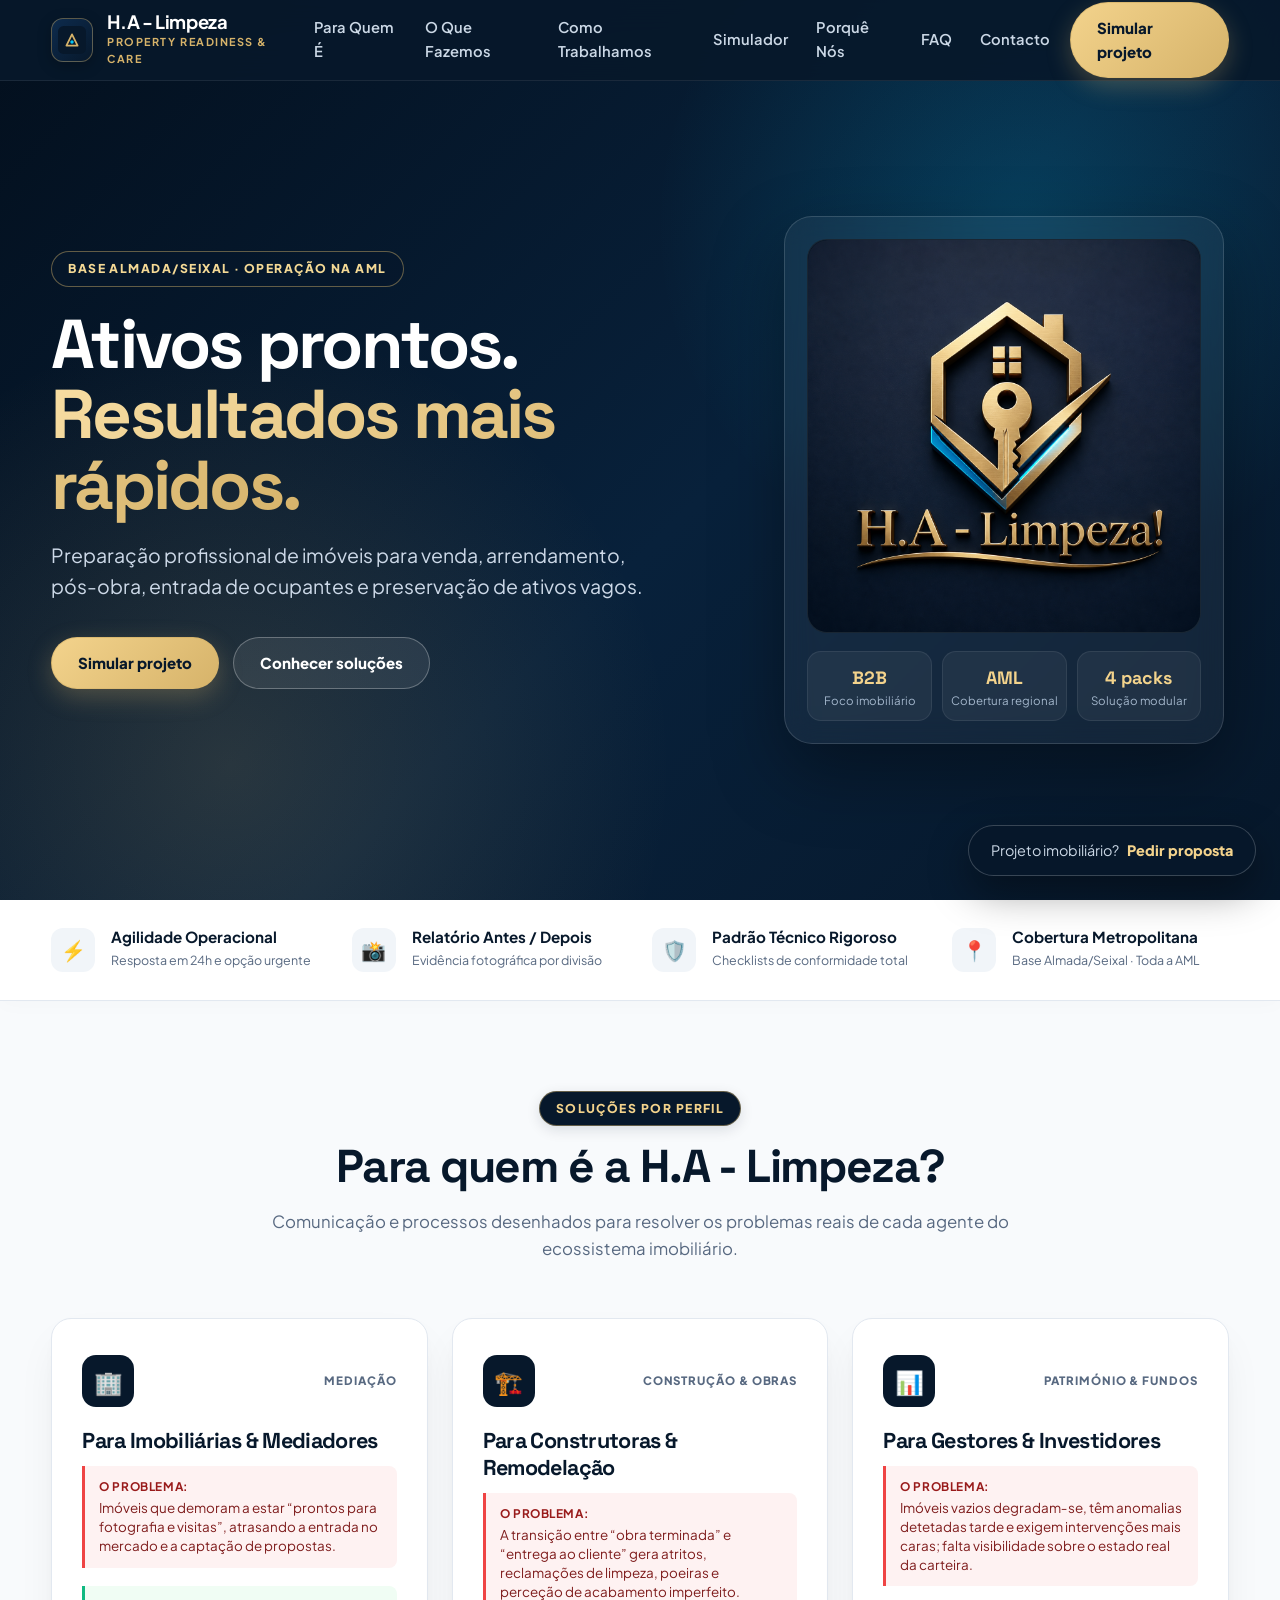
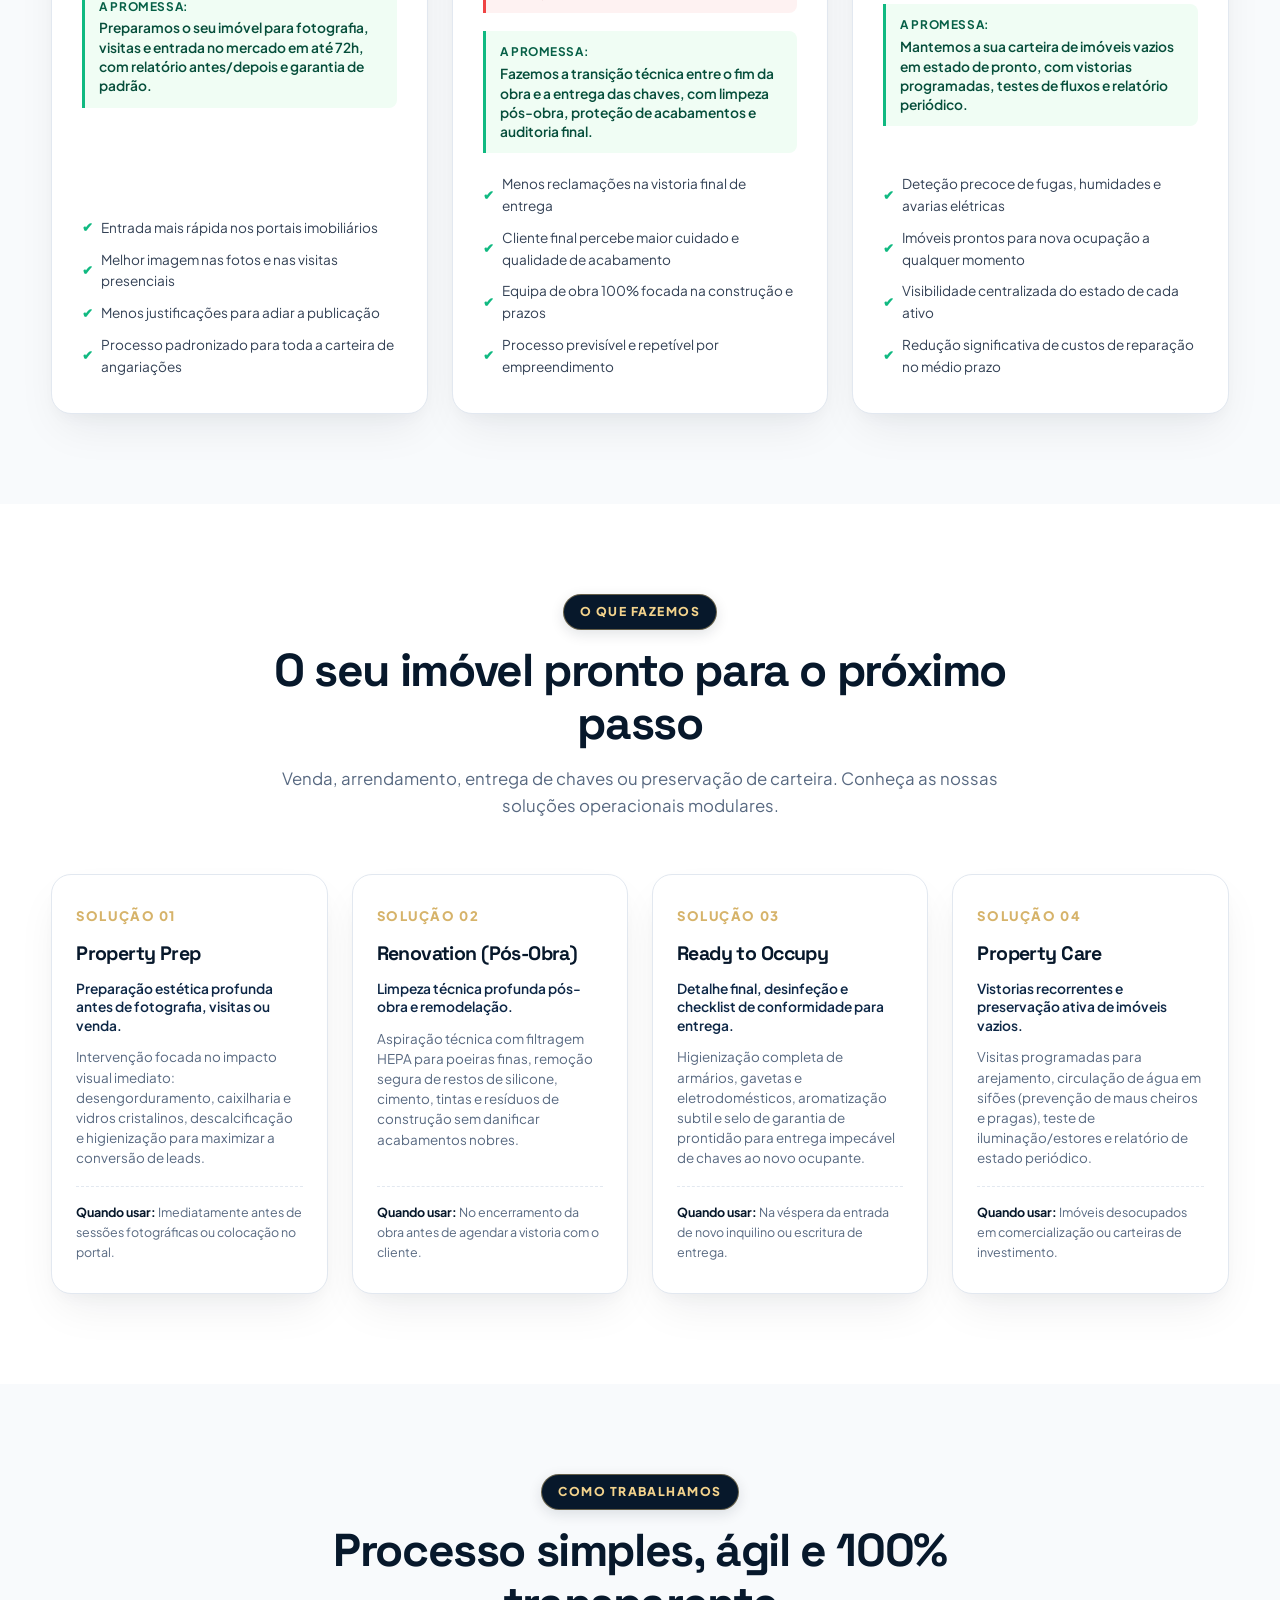
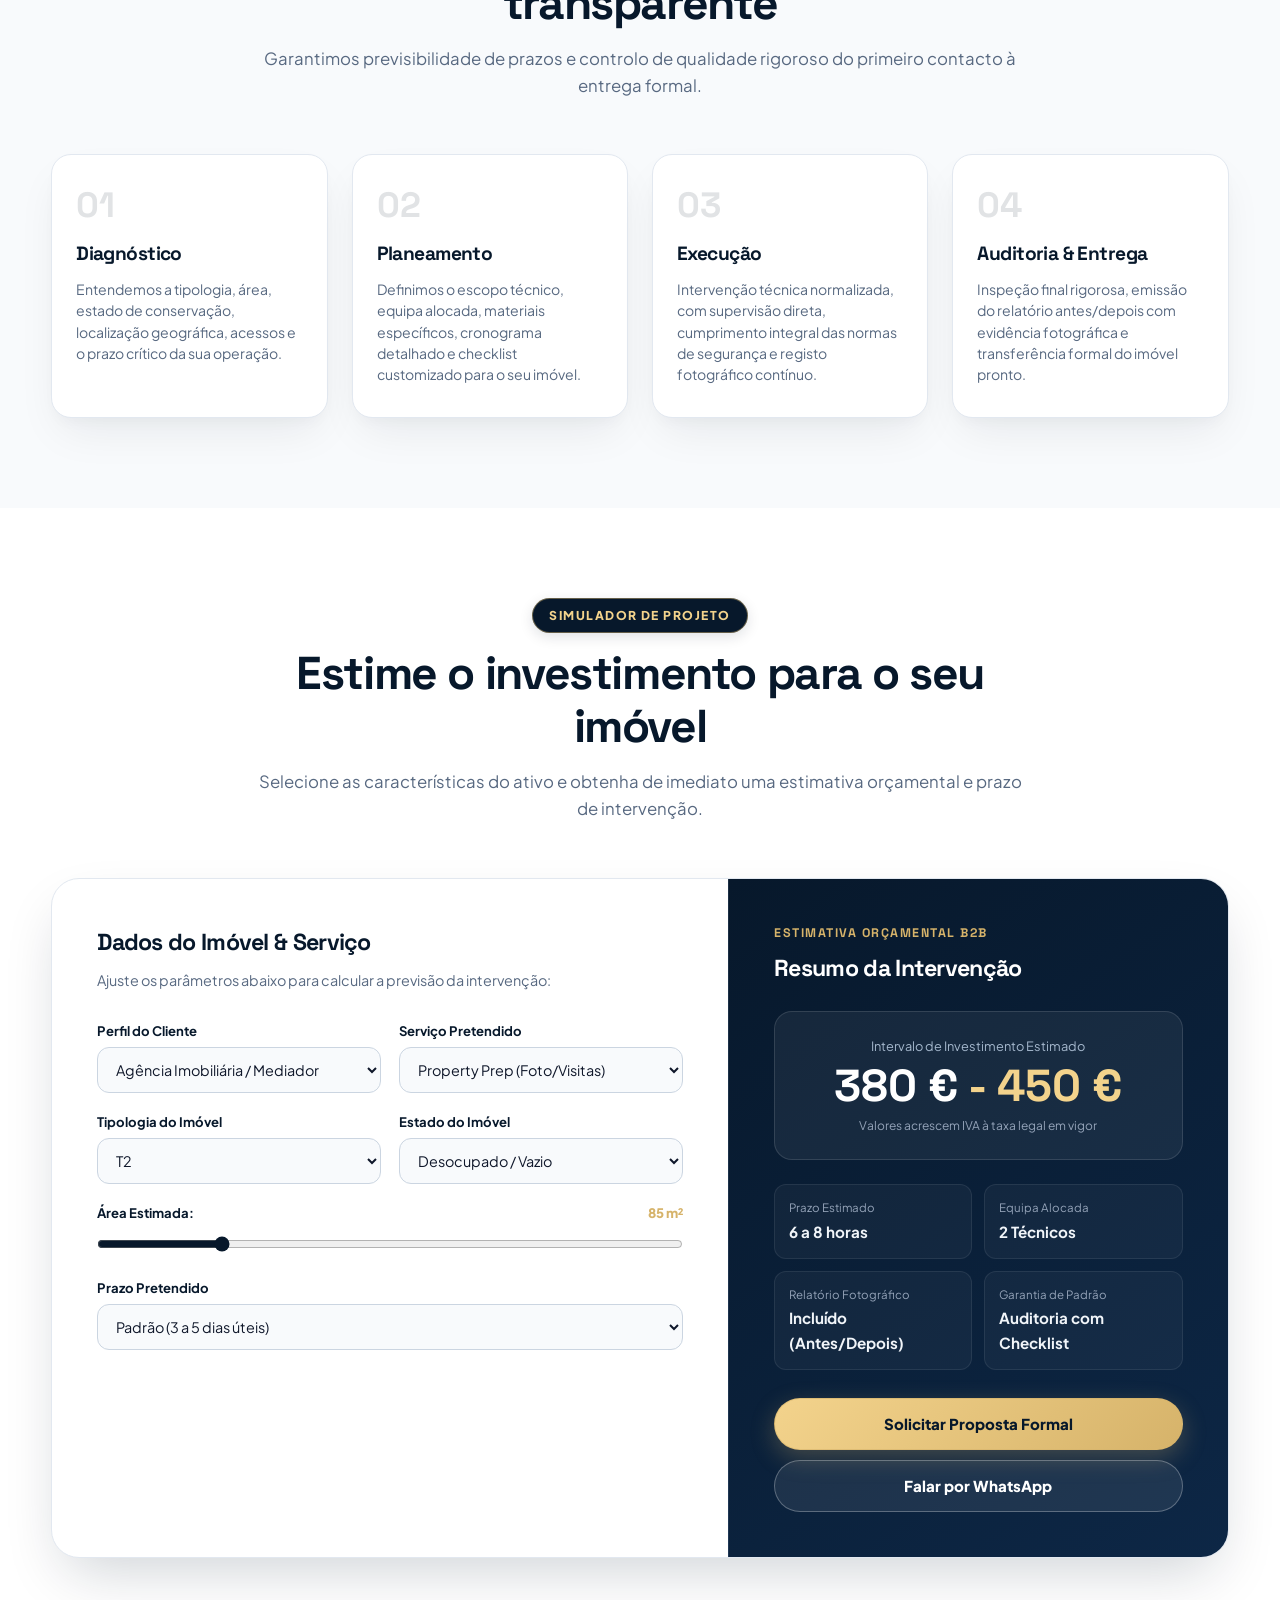
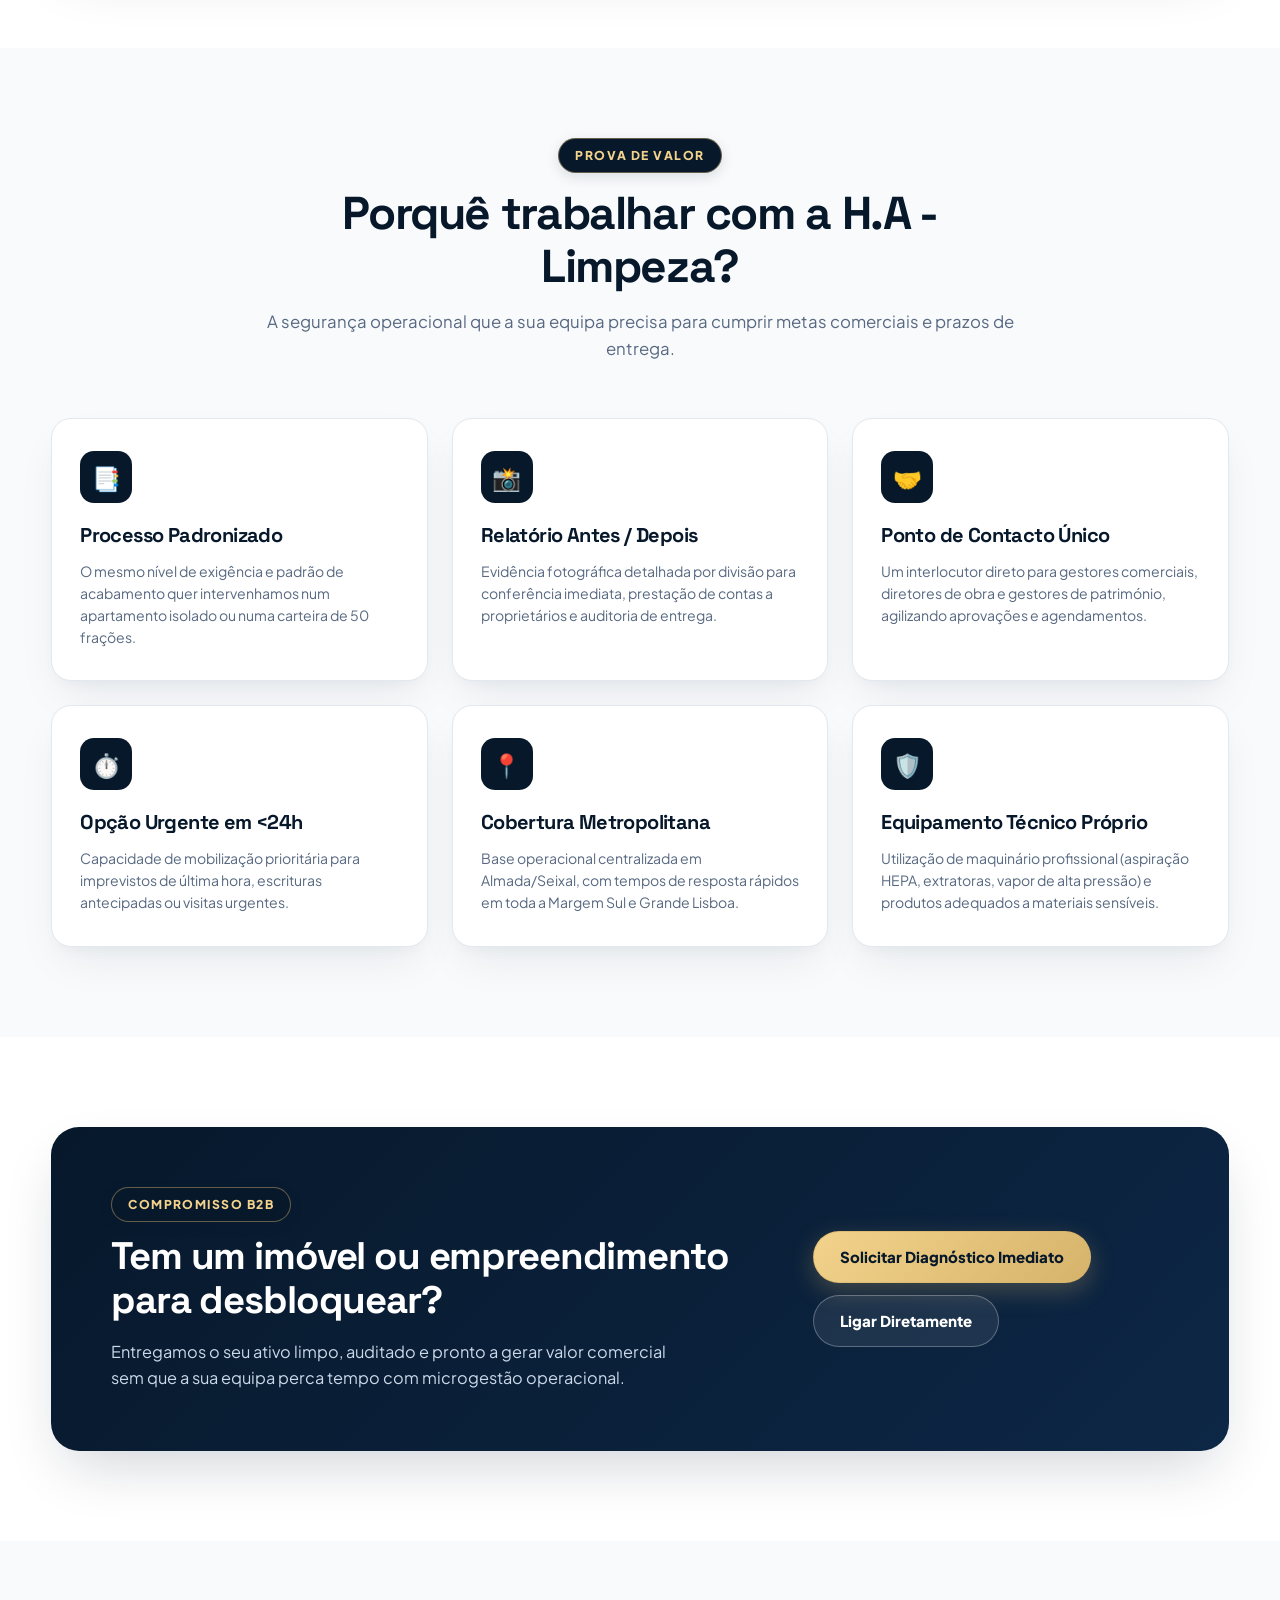
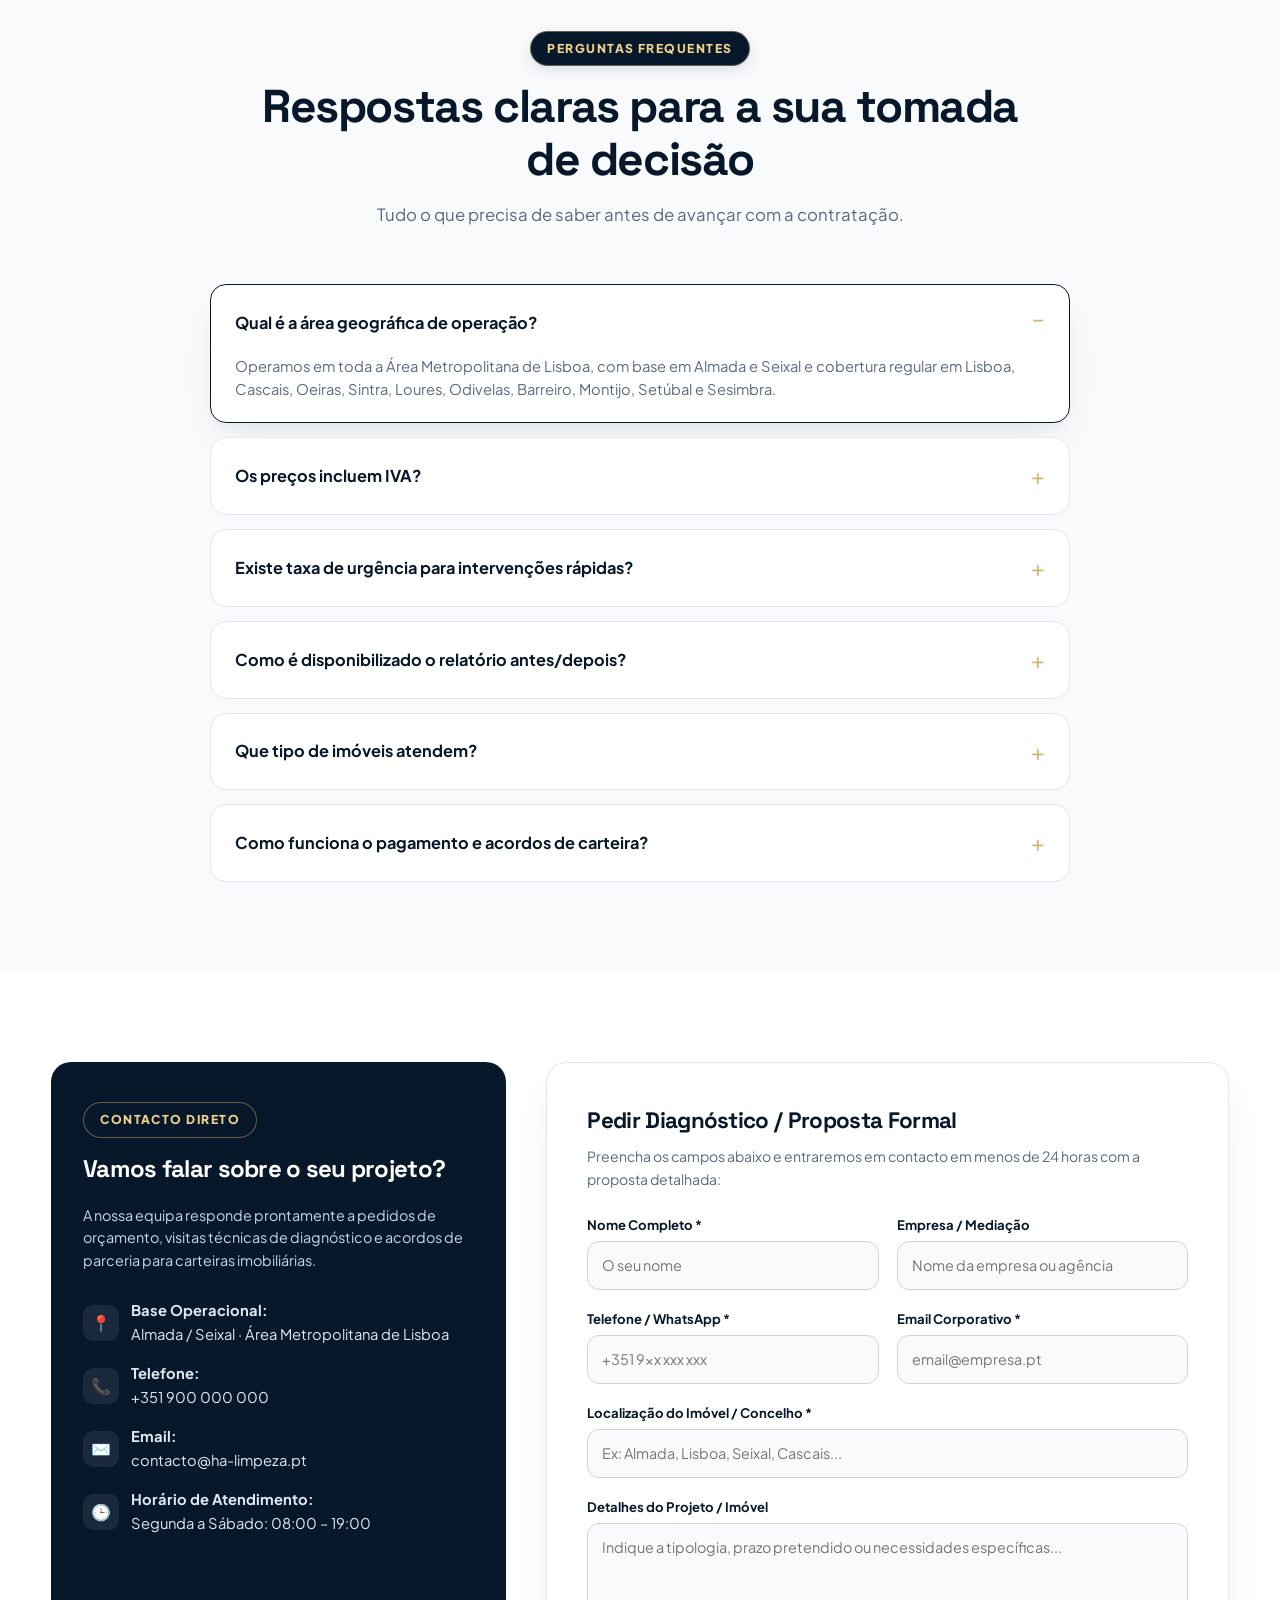
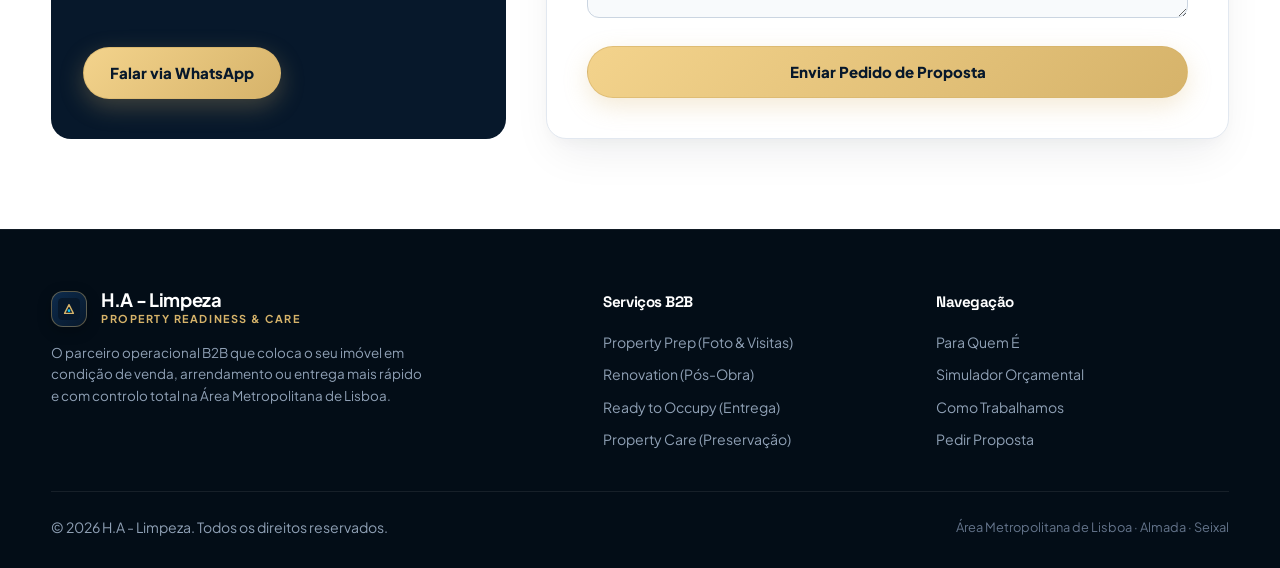
==== commit 14359616: "style: ajustar contraste do badge eyebrow para fundo navy escuro e texto dourado" ====
--- a/website/index.html
+++ b/website/index.html
@@ -154,14 +154,16 @@
 /* Eyebrow / Badges */
 .eyebrow {
   display: inline-flex; align-items: center; gap: 8px;
-  background: rgba(214, 179, 106, 0.12); color: #c49942;
-  border: 1px solid rgba(214, 179, 106, 0.35);
-  border-radius: 999px; padding: 6px 14px;
-  font-size: 0.76rem; font-weight: 800; text-transform: uppercase; letter-spacing: 0.1em;
+  background: var(--navy); color: var(--gold-light);
+  border: 1px solid rgba(214, 179, 106, 0.45);
+  border-radius: 999px; padding: 7px 16px;
+  font-size: 0.76rem; font-weight: 800; text-transform: uppercase; letter-spacing: 0.12em;
+  box-shadow: 0 4px 14px rgba(7, 24, 43, 0.12);
 }
 .hero .eyebrow {
-  background: rgba(255, 255, 255, 0.07); color: #f4d995;
+  background: rgba(7, 24, 43, 0.65); color: #f4d995;
   border: 1px solid rgba(214, 179, 106, 0.45);
+  box-shadow: none;
 }
 
 /* Hero Section (Punchy, High-Impact) */
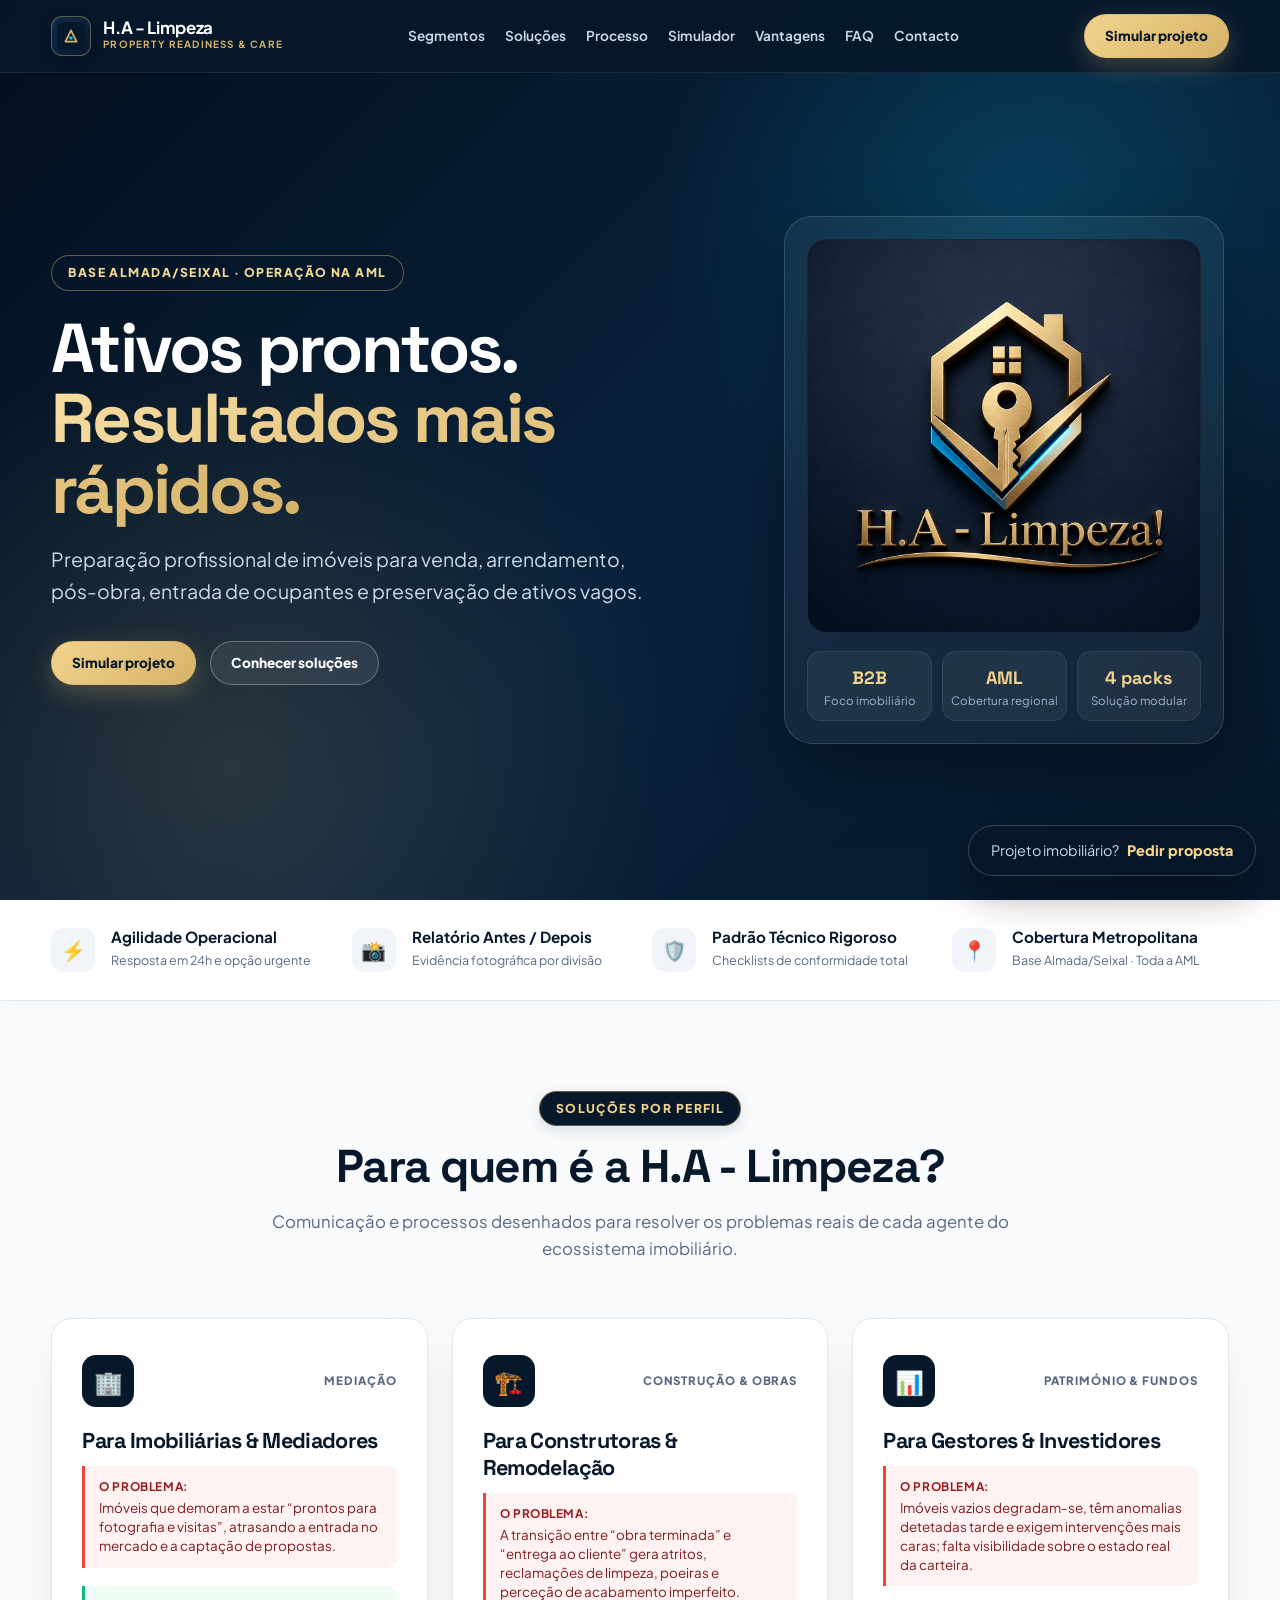
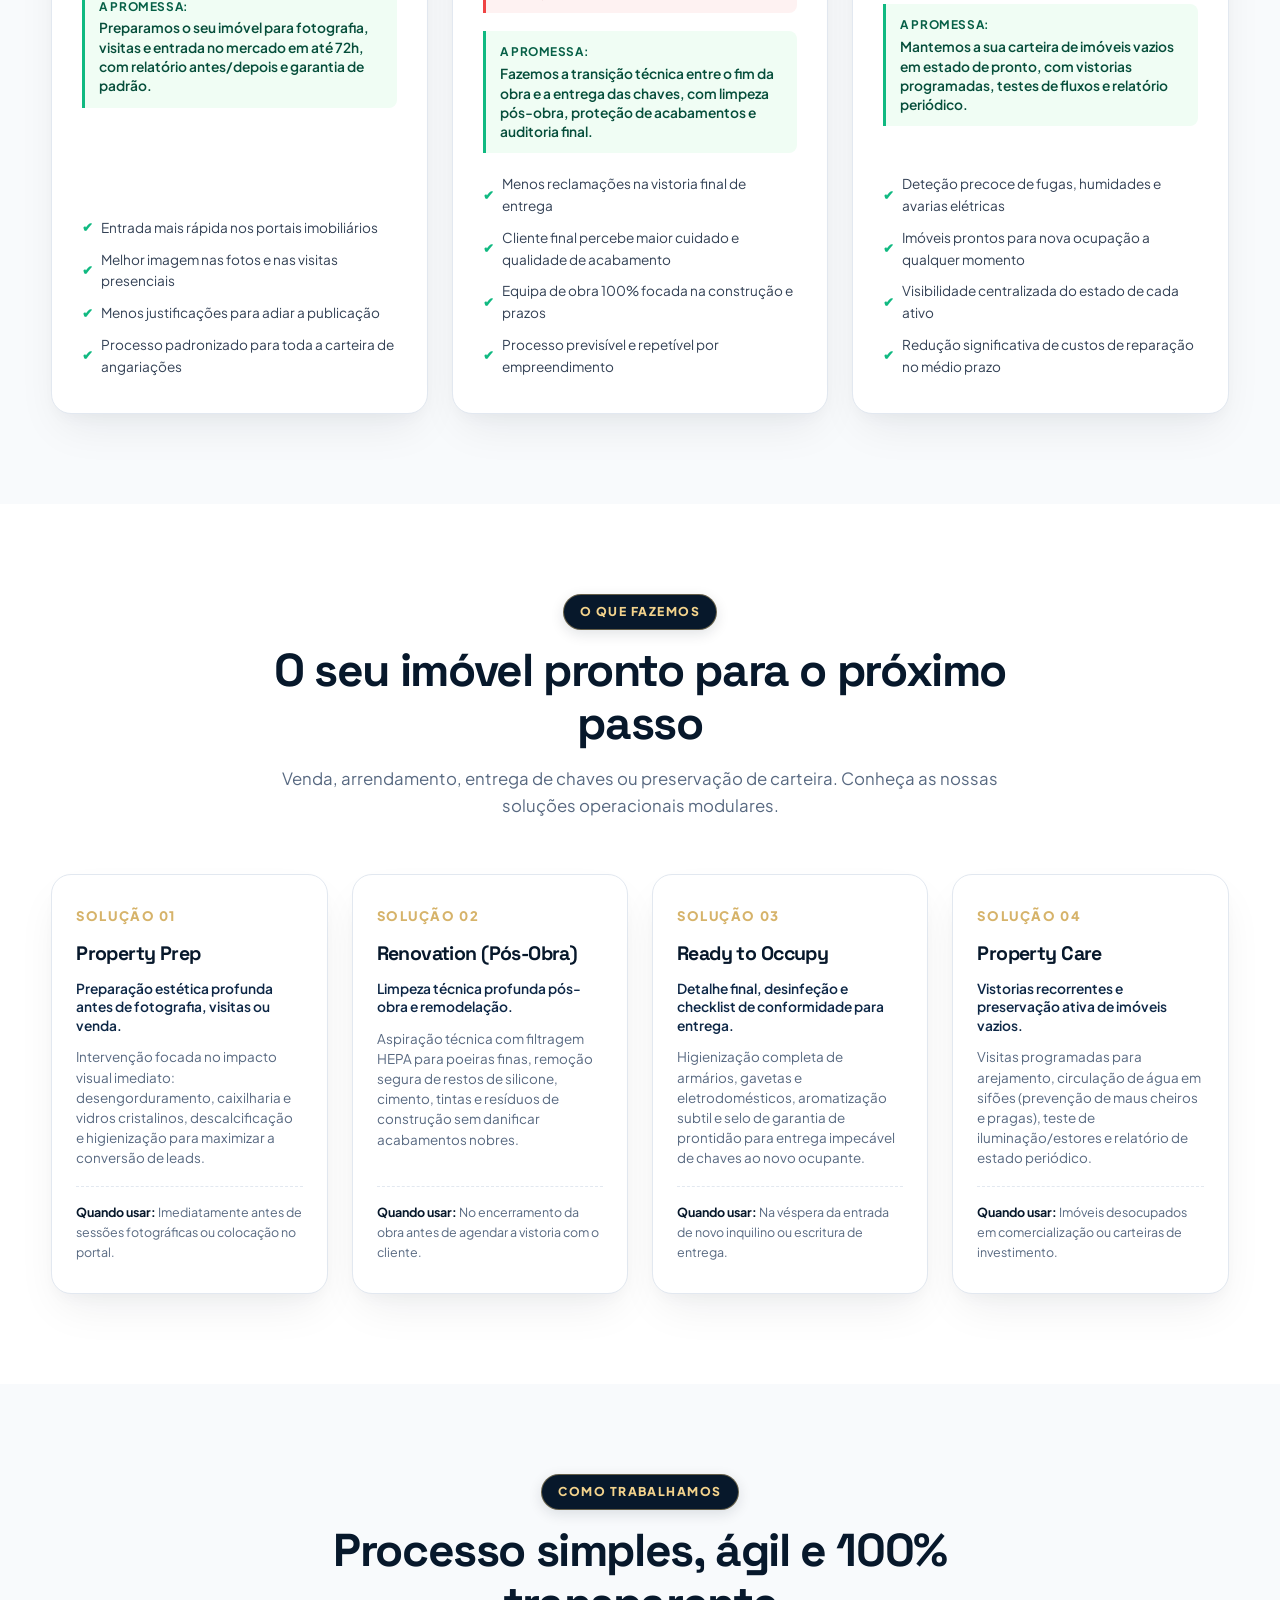
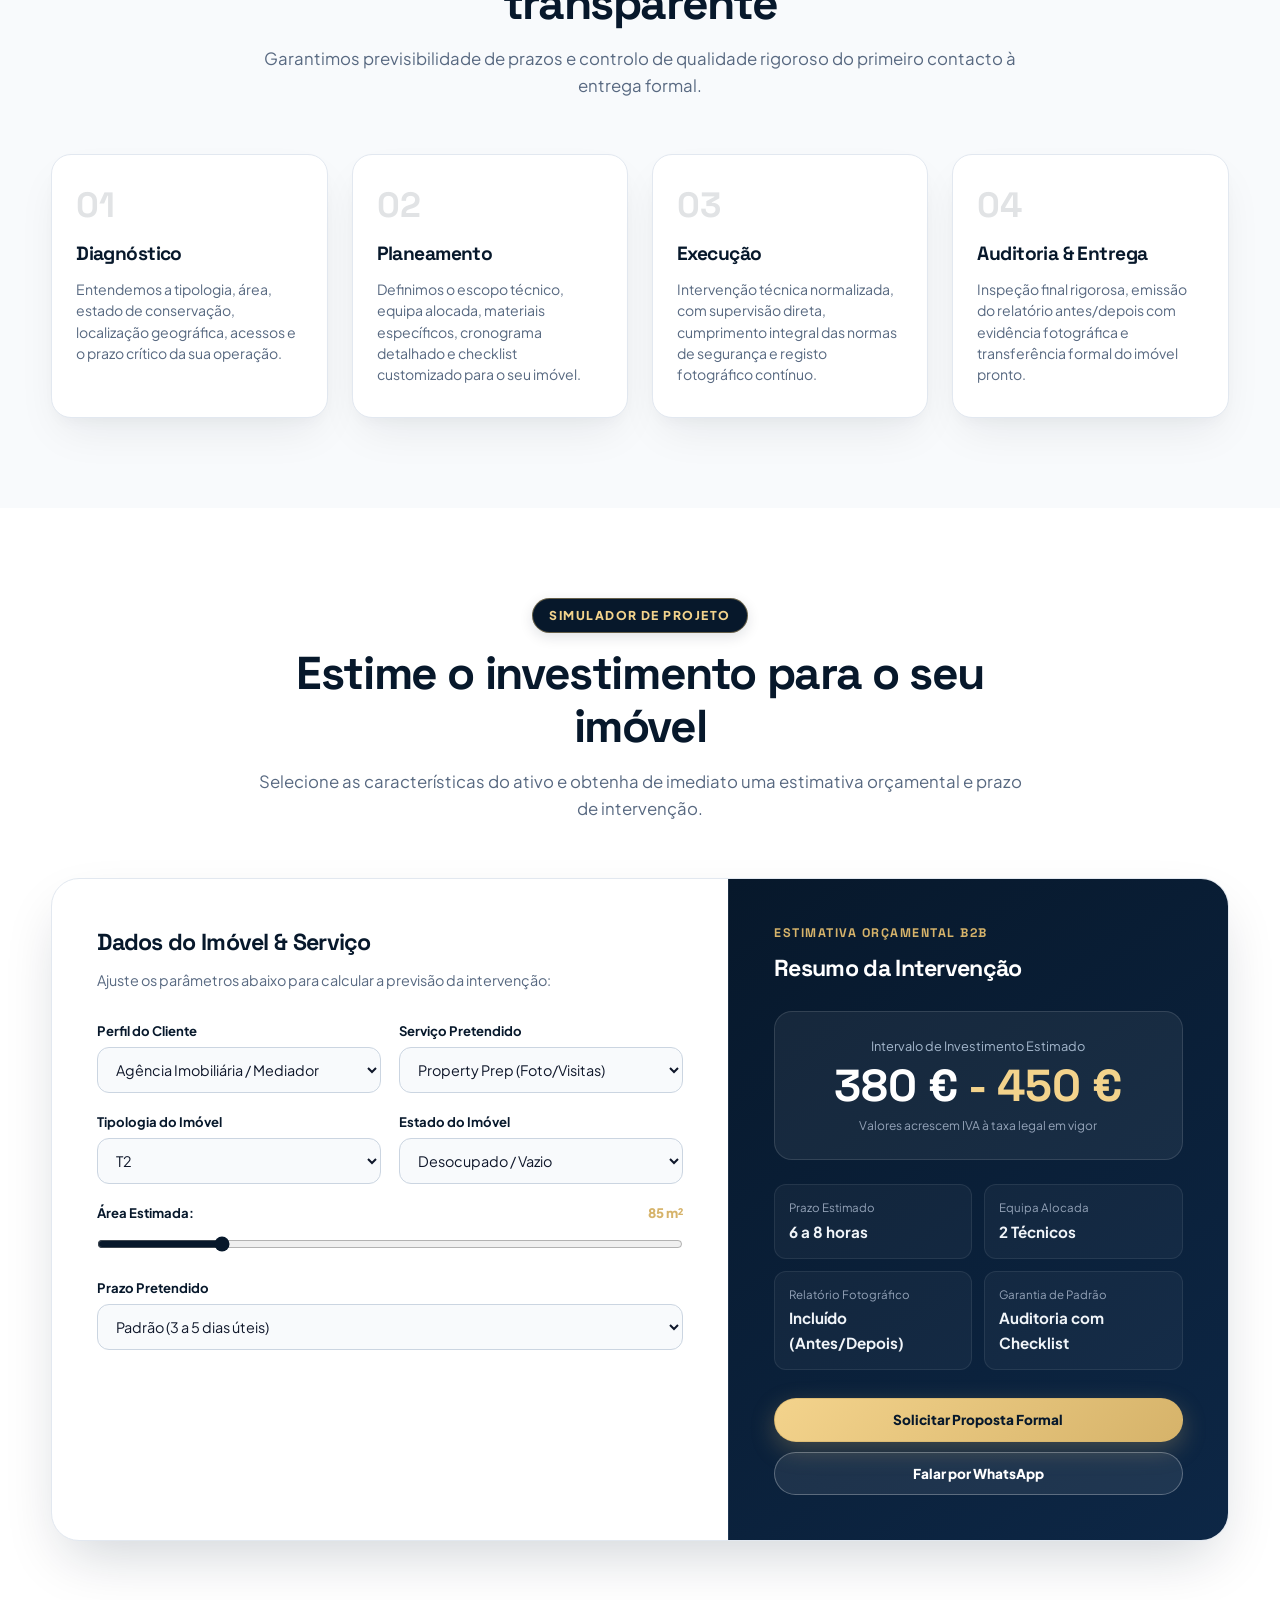
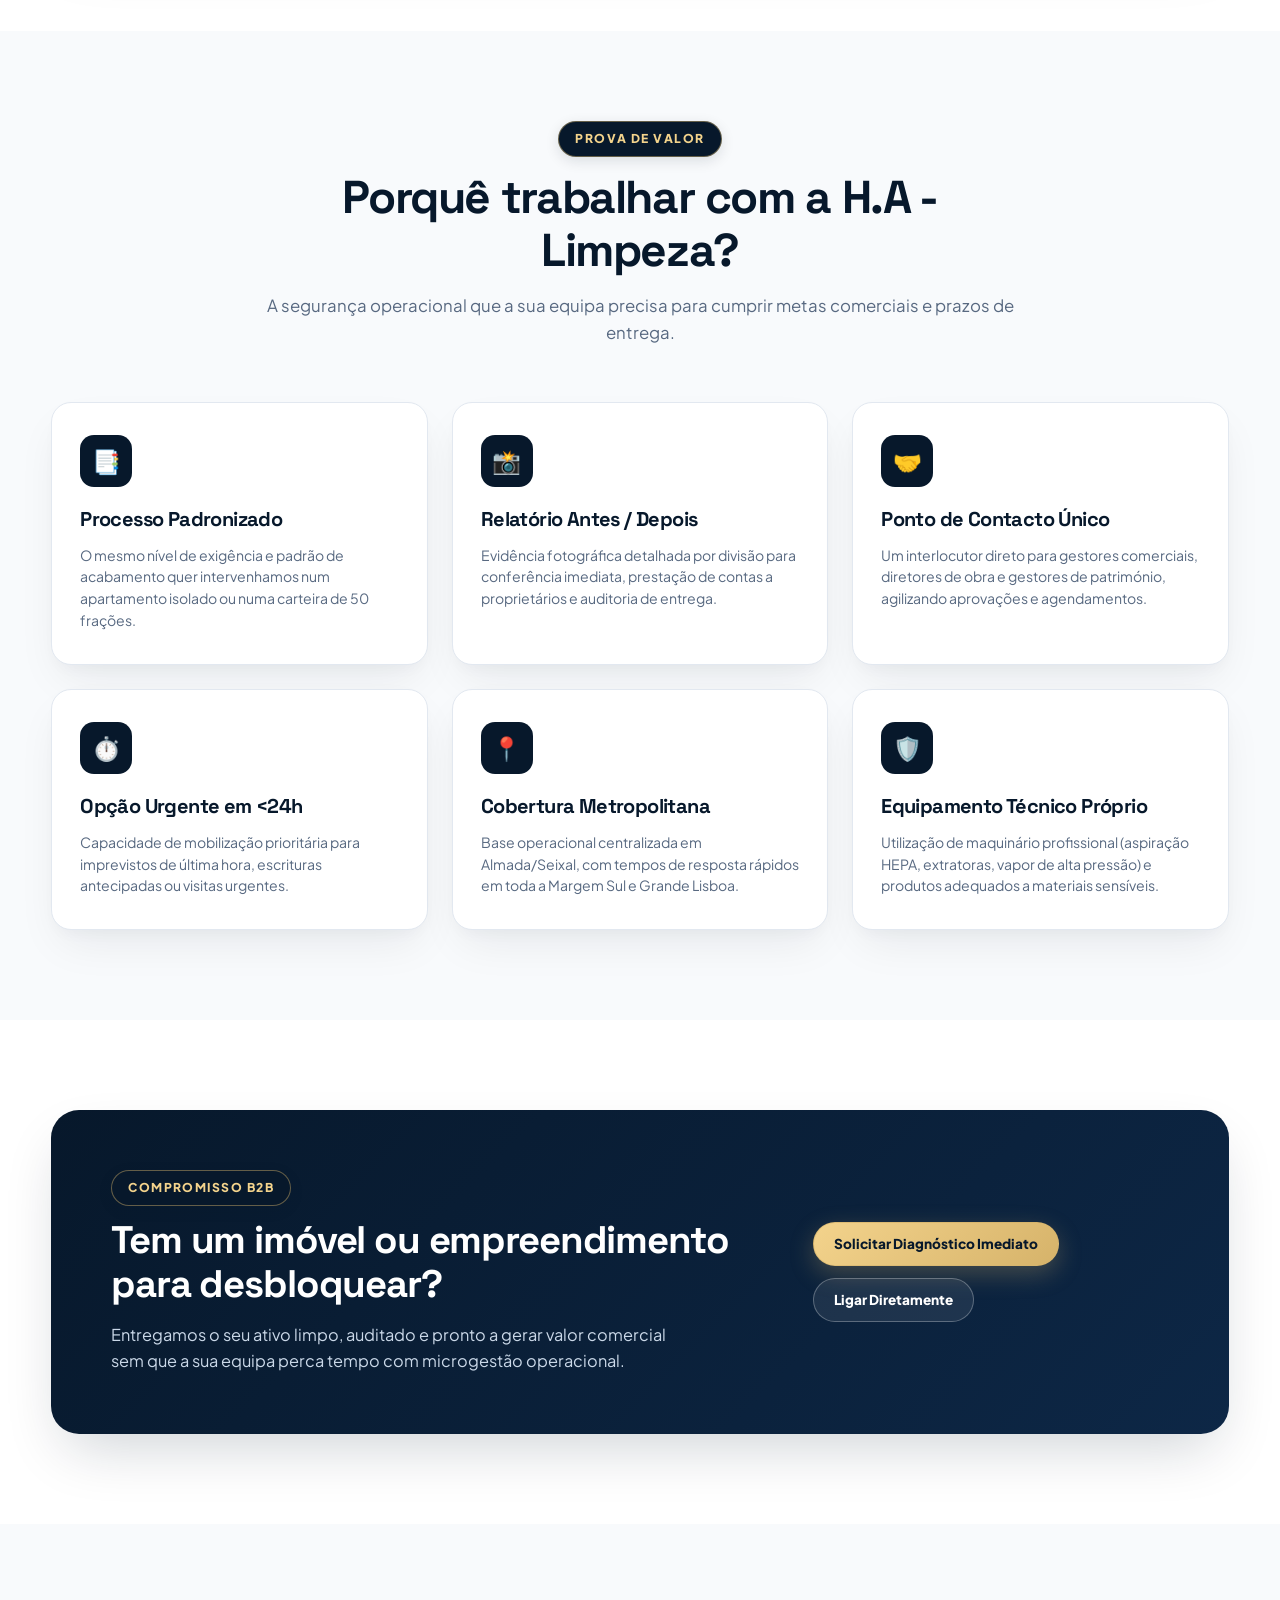
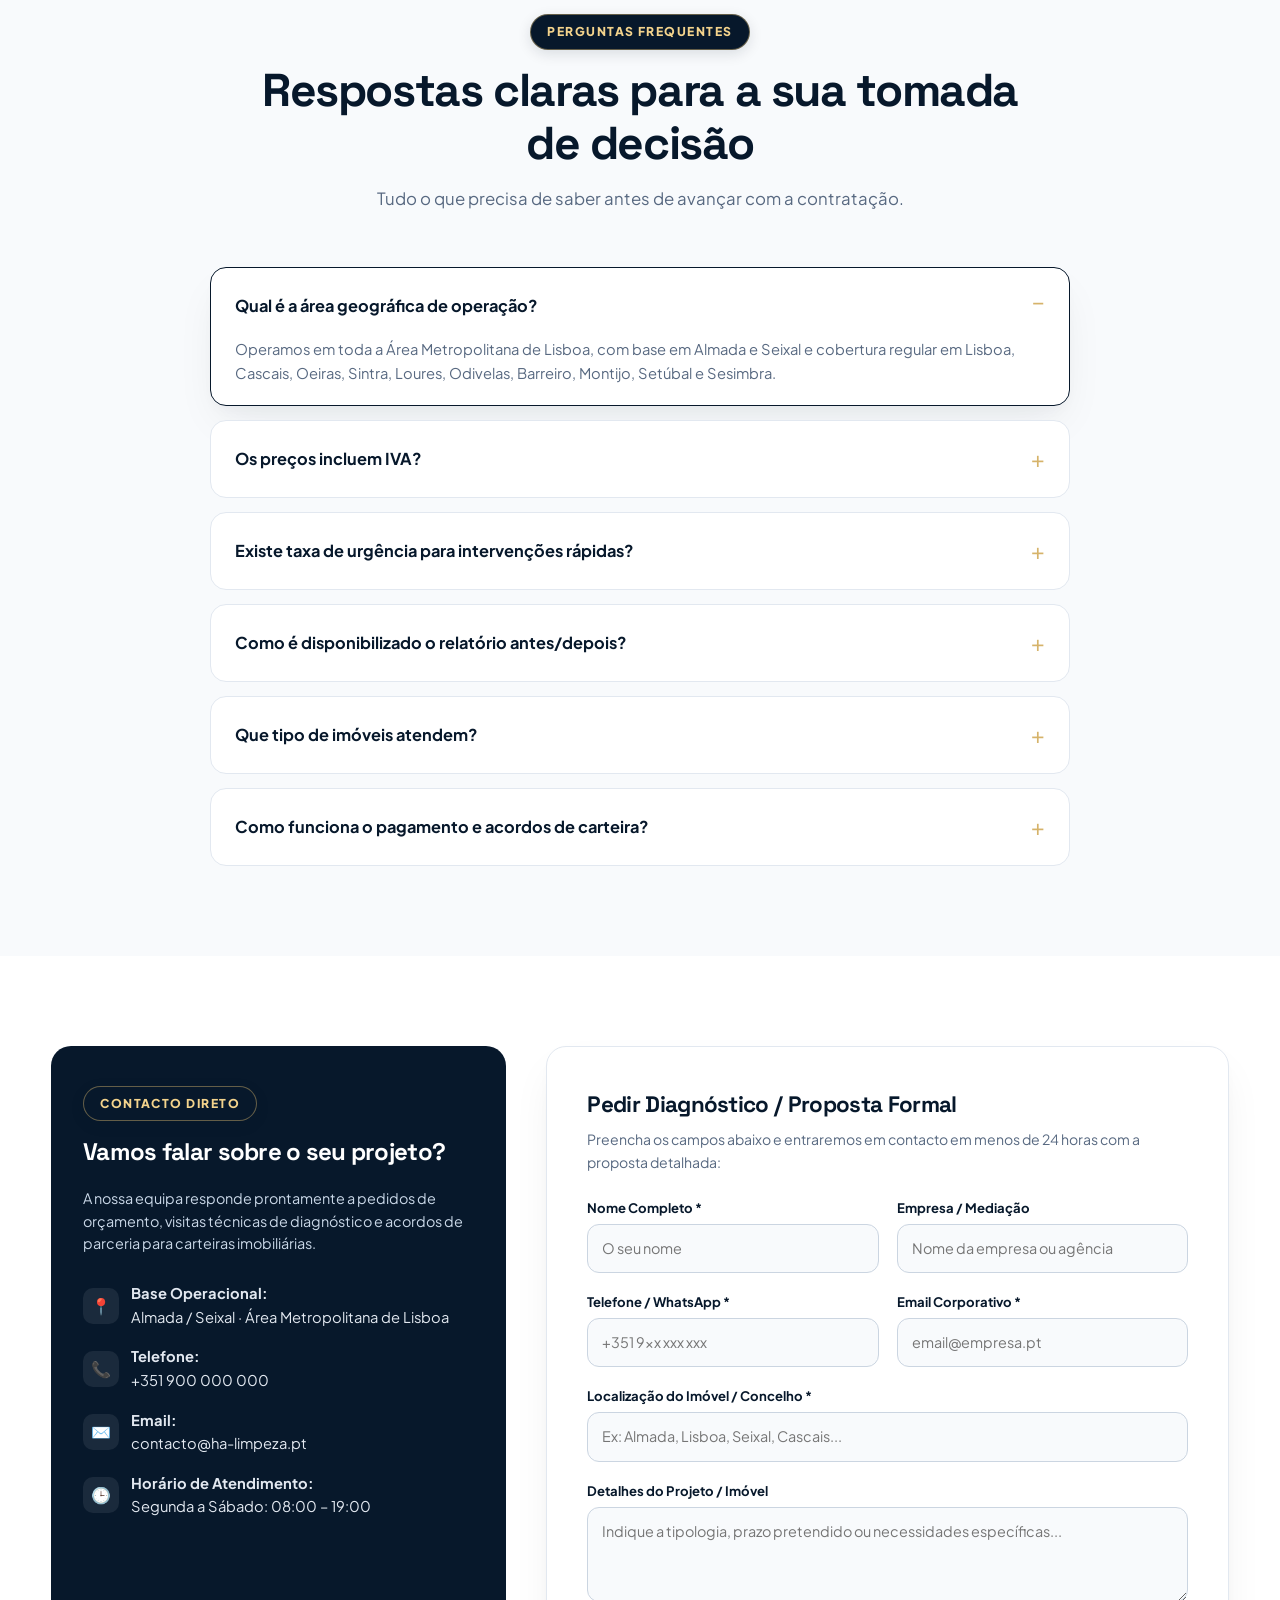
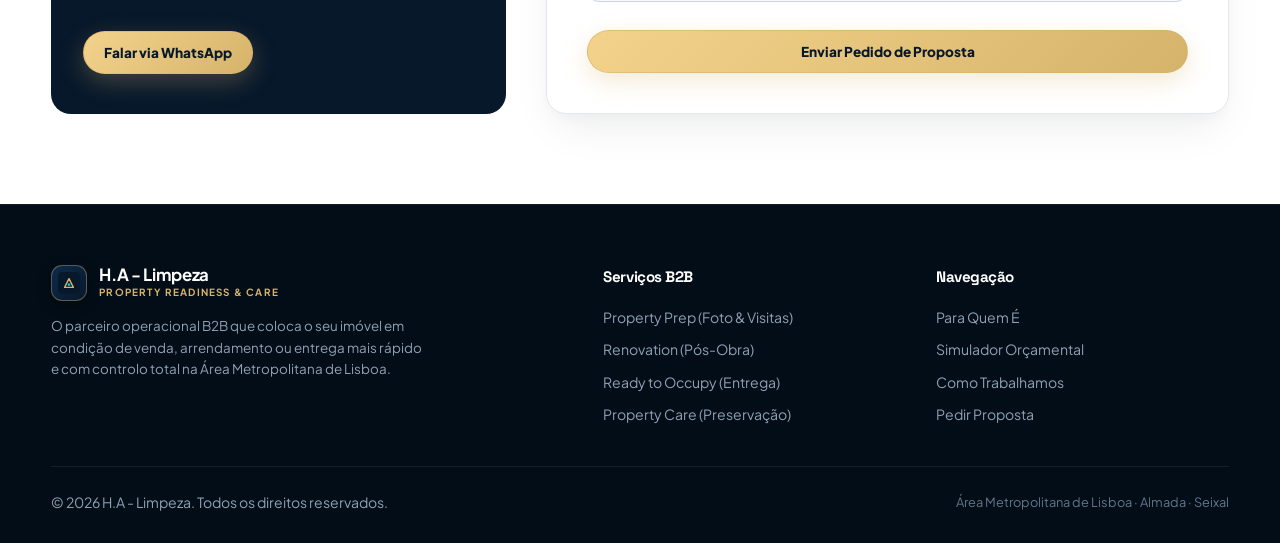
==== commit e09cf534: "fix(nav): otimizar tipografia da navbar, evitar quebras de linha e encurtar itens do menu" ====
--- a/website/index.html
+++ b/website/index.html
@@ -88,39 +88,41 @@
 /* Header */
 .site-header {
   position: fixed; inset: 0 0 auto; z-index: 1000;
-  background: rgba(7, 24, 43, 0.92);
+  background: rgba(7, 24, 43, 0.94);
   backdrop-filter: blur(16px); -webkit-backdrop-filter: blur(16px);
   border-bottom: 1px solid rgba(255, 255, 255, 0.08);
   transition: all 0.3s ease;
 }
-.nav { min-height: 80px; display: flex; align-items: center; justify-content: space-between; gap: 20px; }
+.nav { min-height: 72px; display: flex; align-items: center; justify-content: space-between; gap: 16px; }
 .brand {
-  display: flex; align-items: center; gap: 14px;
+  display: flex; align-items: center; gap: 12px;
   color: #fff; font-weight: 800; text-decoration: none;
+  white-space: nowrap; flex-shrink: 0;
 }
 .brand-logo-wrap {
-  width: 44px; height: 44px; border-radius: 12px;
+  width: 40px; height: 40px; border-radius: 11px;
   background: linear-gradient(135deg, #0d2b4d, #07182b);
   border: 1px solid rgba(214, 179, 106, 0.4);
-  display: grid; place-items: center; padding: 6px;
+  display: grid; place-items: center; padding: 5px;
   box-shadow: 0 4px 14px rgba(0,0,0,0.25);
 }
 .brand-text { display: flex; flex-direction: column; }
-.brand-text strong { font-size: 1.15rem; color: #fff; letter-spacing: -0.02em; line-height: 1.1; }
-.brand-text span { font-size: 0.68rem; color: var(--gold); font-weight: 700; letter-spacing: 0.14em; text-transform: uppercase; }
-
-.menu { display: flex; align-items: center; gap: 28px; }
+.brand-text strong { font-size: 1.05rem; color: #fff; letter-spacing: -0.02em; line-height: 1.1; }
+.brand-text span { font-size: 0.62rem; color: var(--gold); font-weight: 700; letter-spacing: 0.12em; text-transform: uppercase; }
+
+.menu { display: flex; align-items: center; gap: 20px; }
 .menu a {
-  color: #cbd8e6; font-size: 0.92rem; font-weight: 600;
-  transition: color 0.2s ease;
+  color: #cbd8e6; font-size: 0.85rem; font-weight: 650;
+  white-space: nowrap; transition: color 0.2s ease;
 }
 .menu a:hover { color: var(--gold-light); }
 
-.nav-actions { display: flex; align-items: center; gap: 14px; }
+.nav-actions { display: flex; align-items: center; gap: 12px; flex-shrink: 0; }
 .btn {
   display: inline-flex; align-items: center; justify-content: center; gap: 8px;
-  border-radius: 999px; padding: 13px 26px; font-weight: 800; font-size: 0.94rem;
+  border-radius: 999px; padding: 10px 20px; font-weight: 800; font-size: 0.85rem;
   cursor: pointer; transition: all 0.25s ease; border: 1px solid transparent; text-decoration: none;
+  white-space: nowrap;
 }
 .btn-primary {
   background: linear-gradient(135deg, var(--gold-light), var(--gold));
@@ -495,7 +497,7 @@
   display: flex; justify-content: space-between; align-items: center; flex-wrap: wrap; gap: 14px;
 }
 
-/* Floating Pill CTA (Matching Previous Layout) */
+/* Floating Pill CTA (Matching Screenshot) */
 .floating-cta {
   position: fixed; right: 24px; bottom: 24px; z-index: 999;
   display: inline-flex; align-items: center; gap: 8px;
@@ -571,11 +573,11 @@
     <button class="hamb" id="hambBtn" aria-label="Abrir menu de navegação" aria-expanded="false">☰</button>
 
     <nav class="menu" id="navMenu" aria-label="Navegação principal">
-      <a href="#segmentos">Para Quem É</a>
-      <a href="#servicos">O Que Fazemos</a>
-      <a href="#processo">Como Trabalhamos</a>
+      <a href="#segmentos">Segmentos</a>
+      <a href="#servicos">Soluções</a>
+      <a href="#processo">Processo</a>
       <a href="#simulador">Simulador</a>
-      <a href="#diferenciais">Porquê Nós</a>
+      <a href="#diferenciais">Vantagens</a>
       <a href="#faq">FAQ</a>
       <a href="#contacto">Contacto</a>
     </nav>
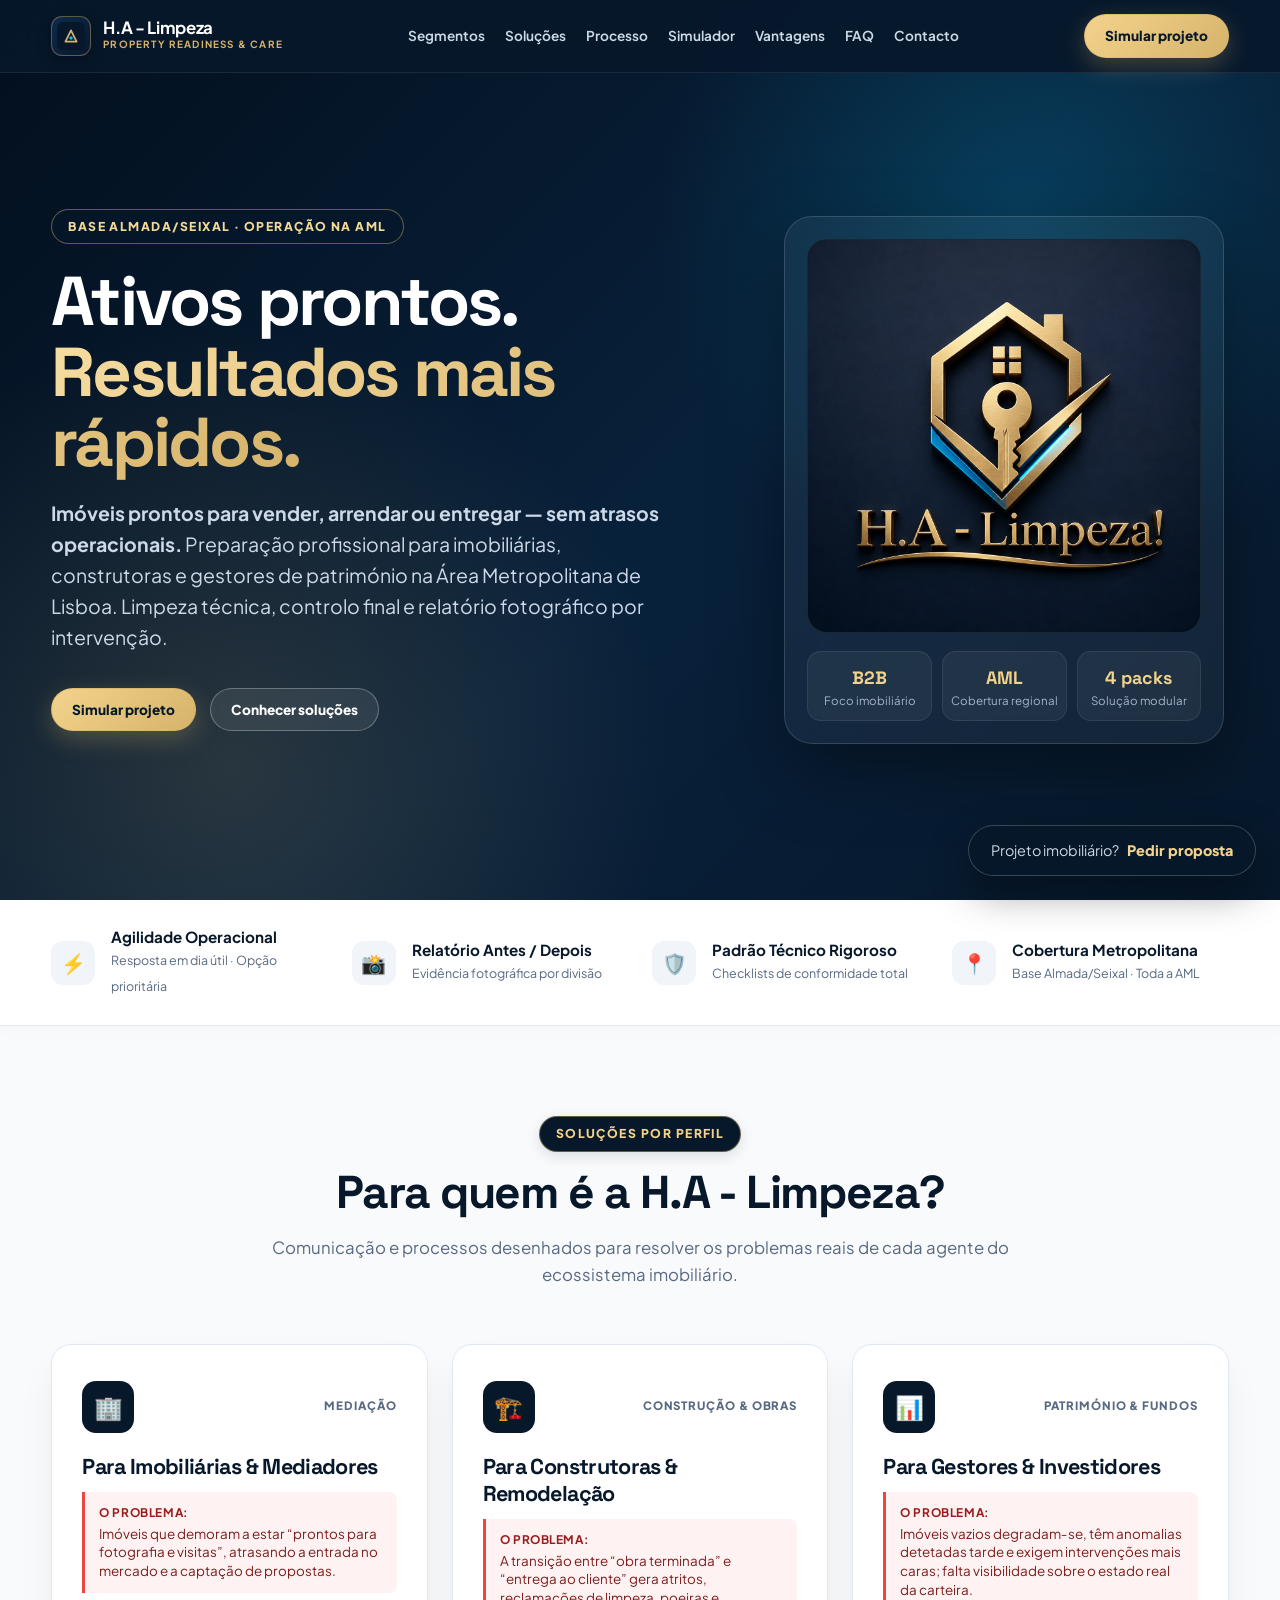
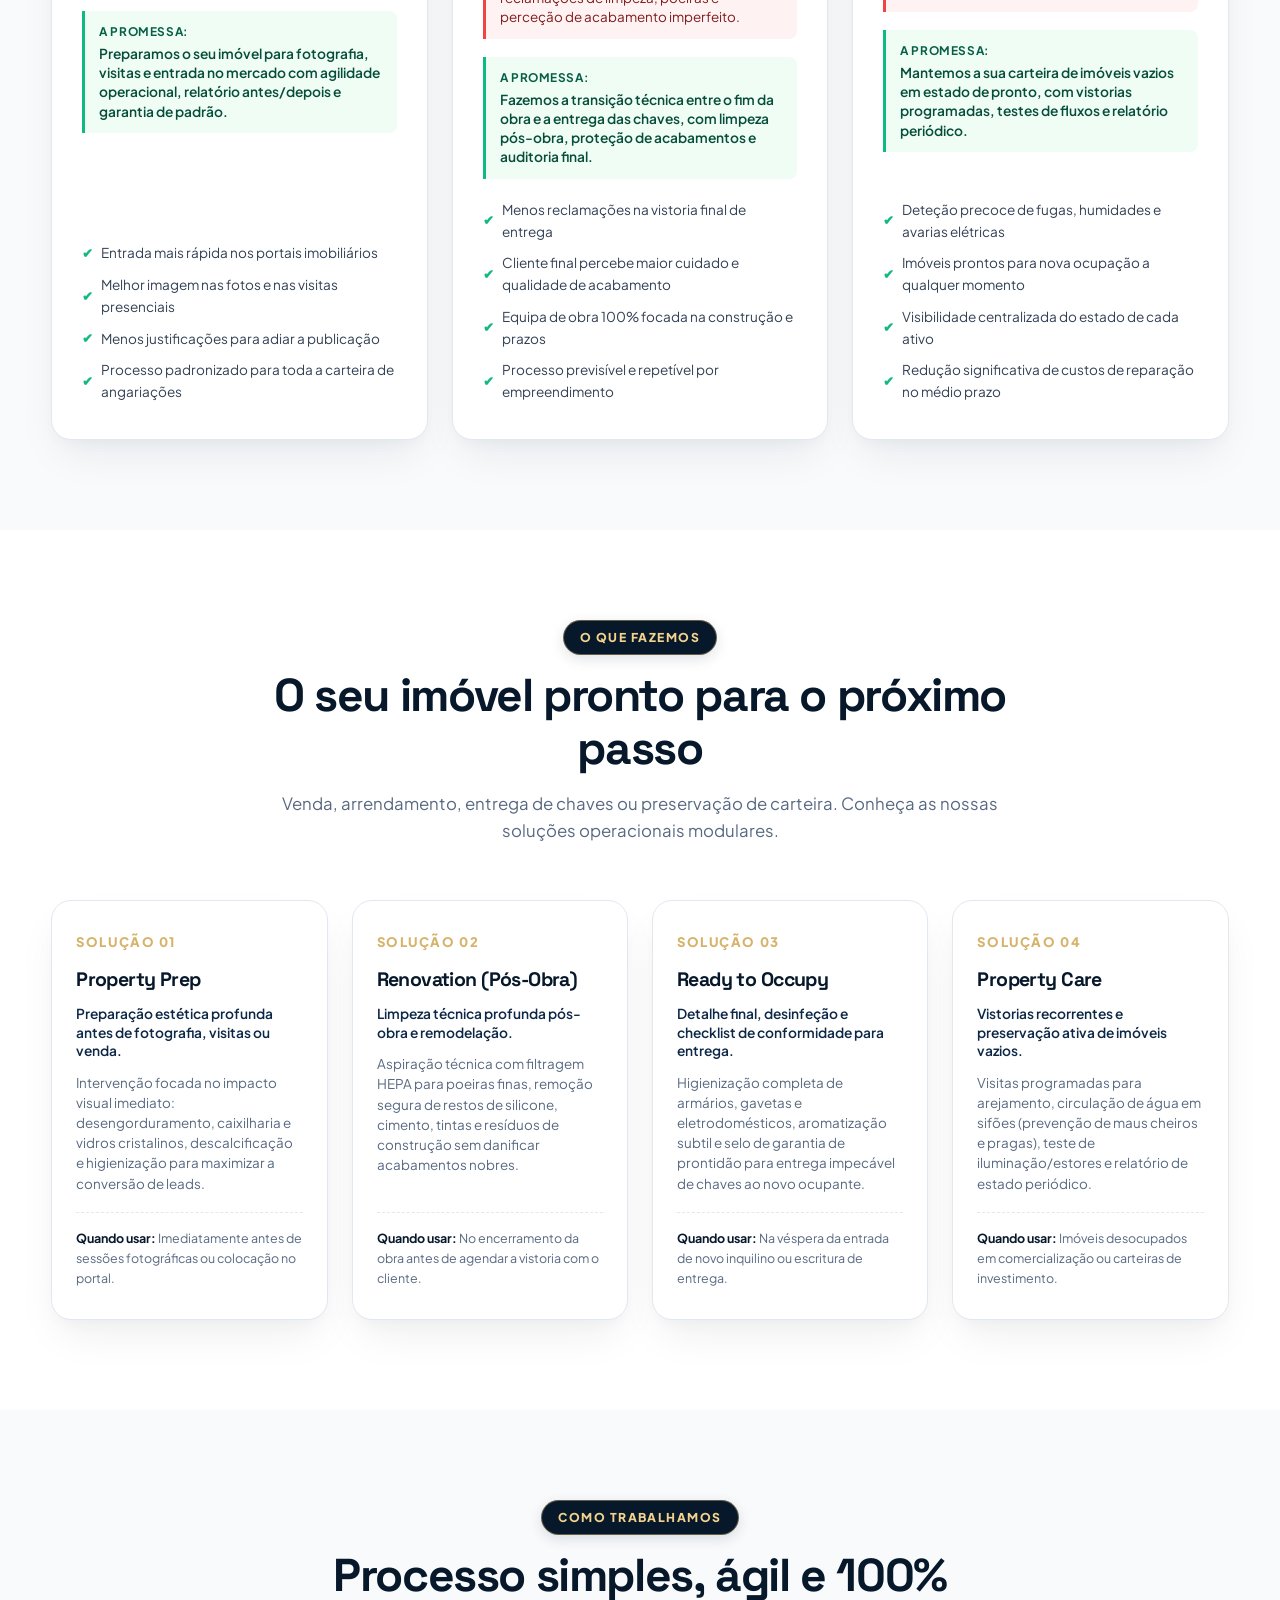
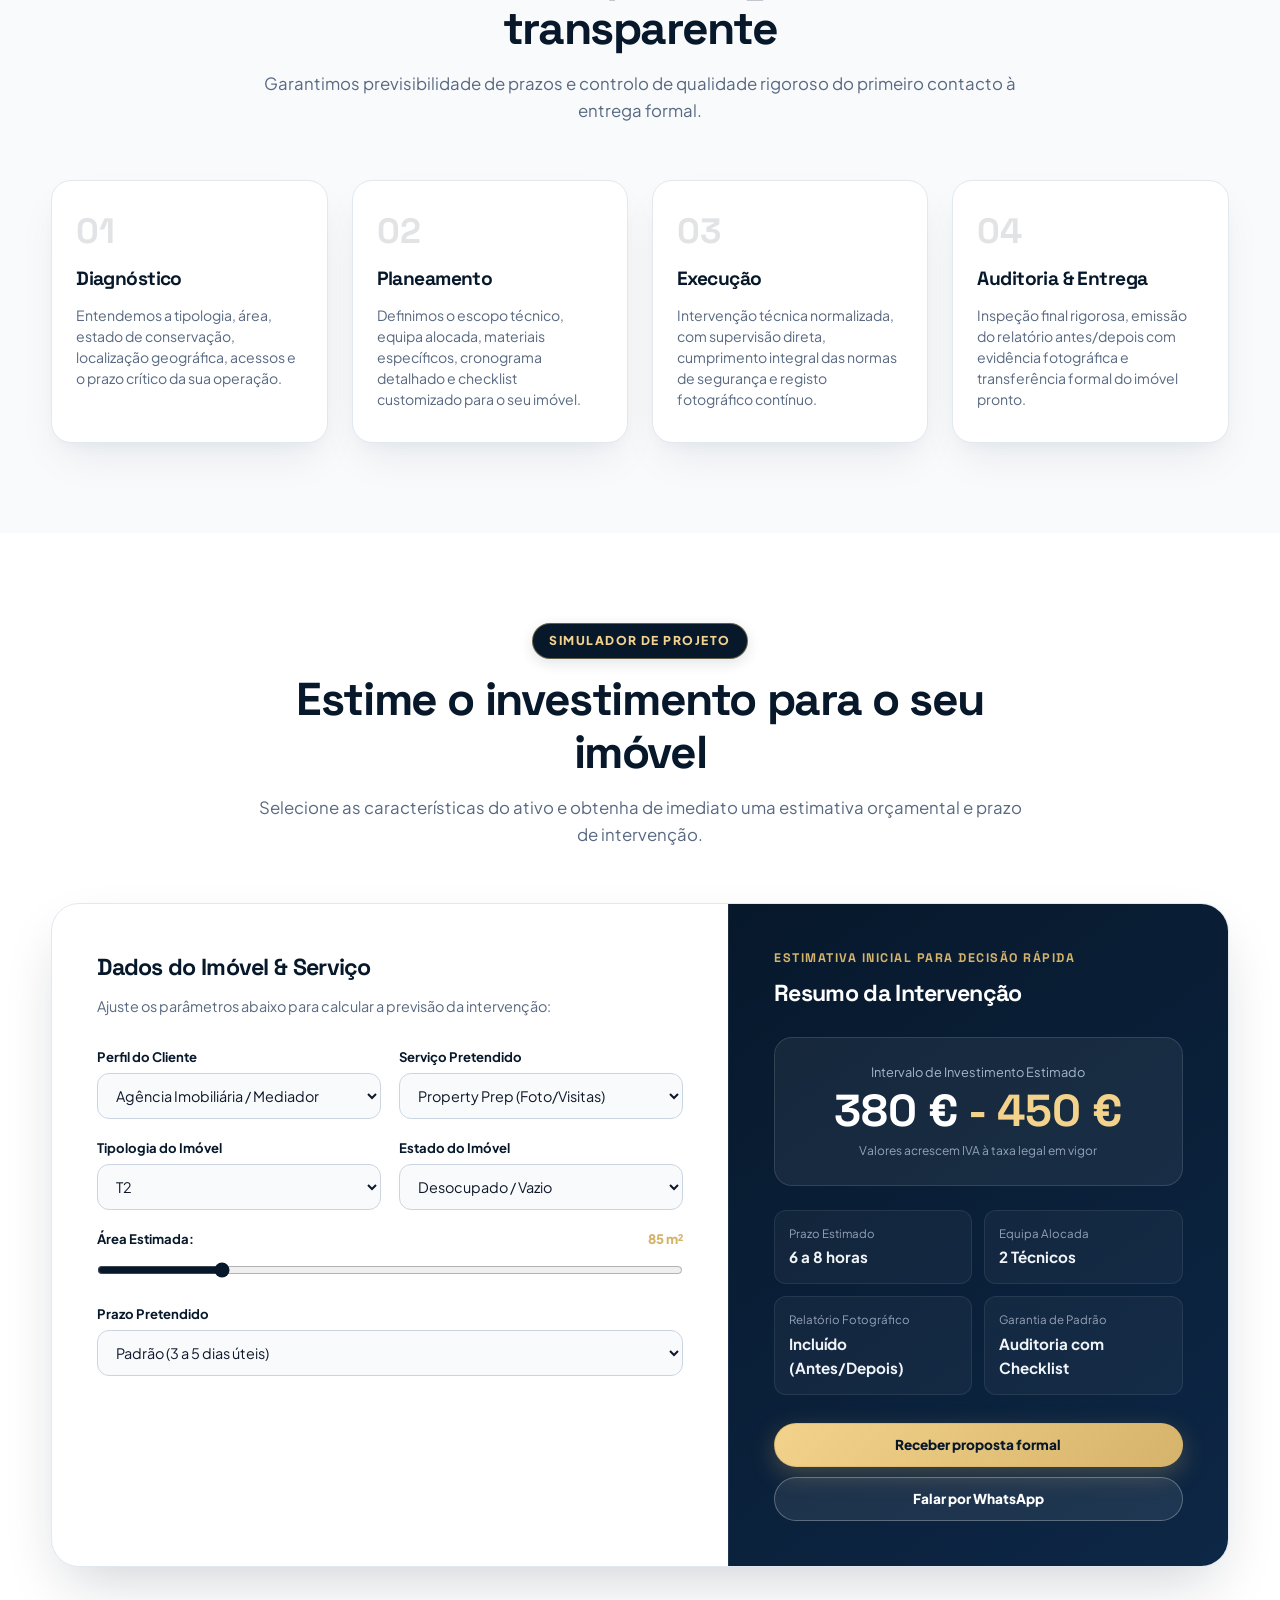
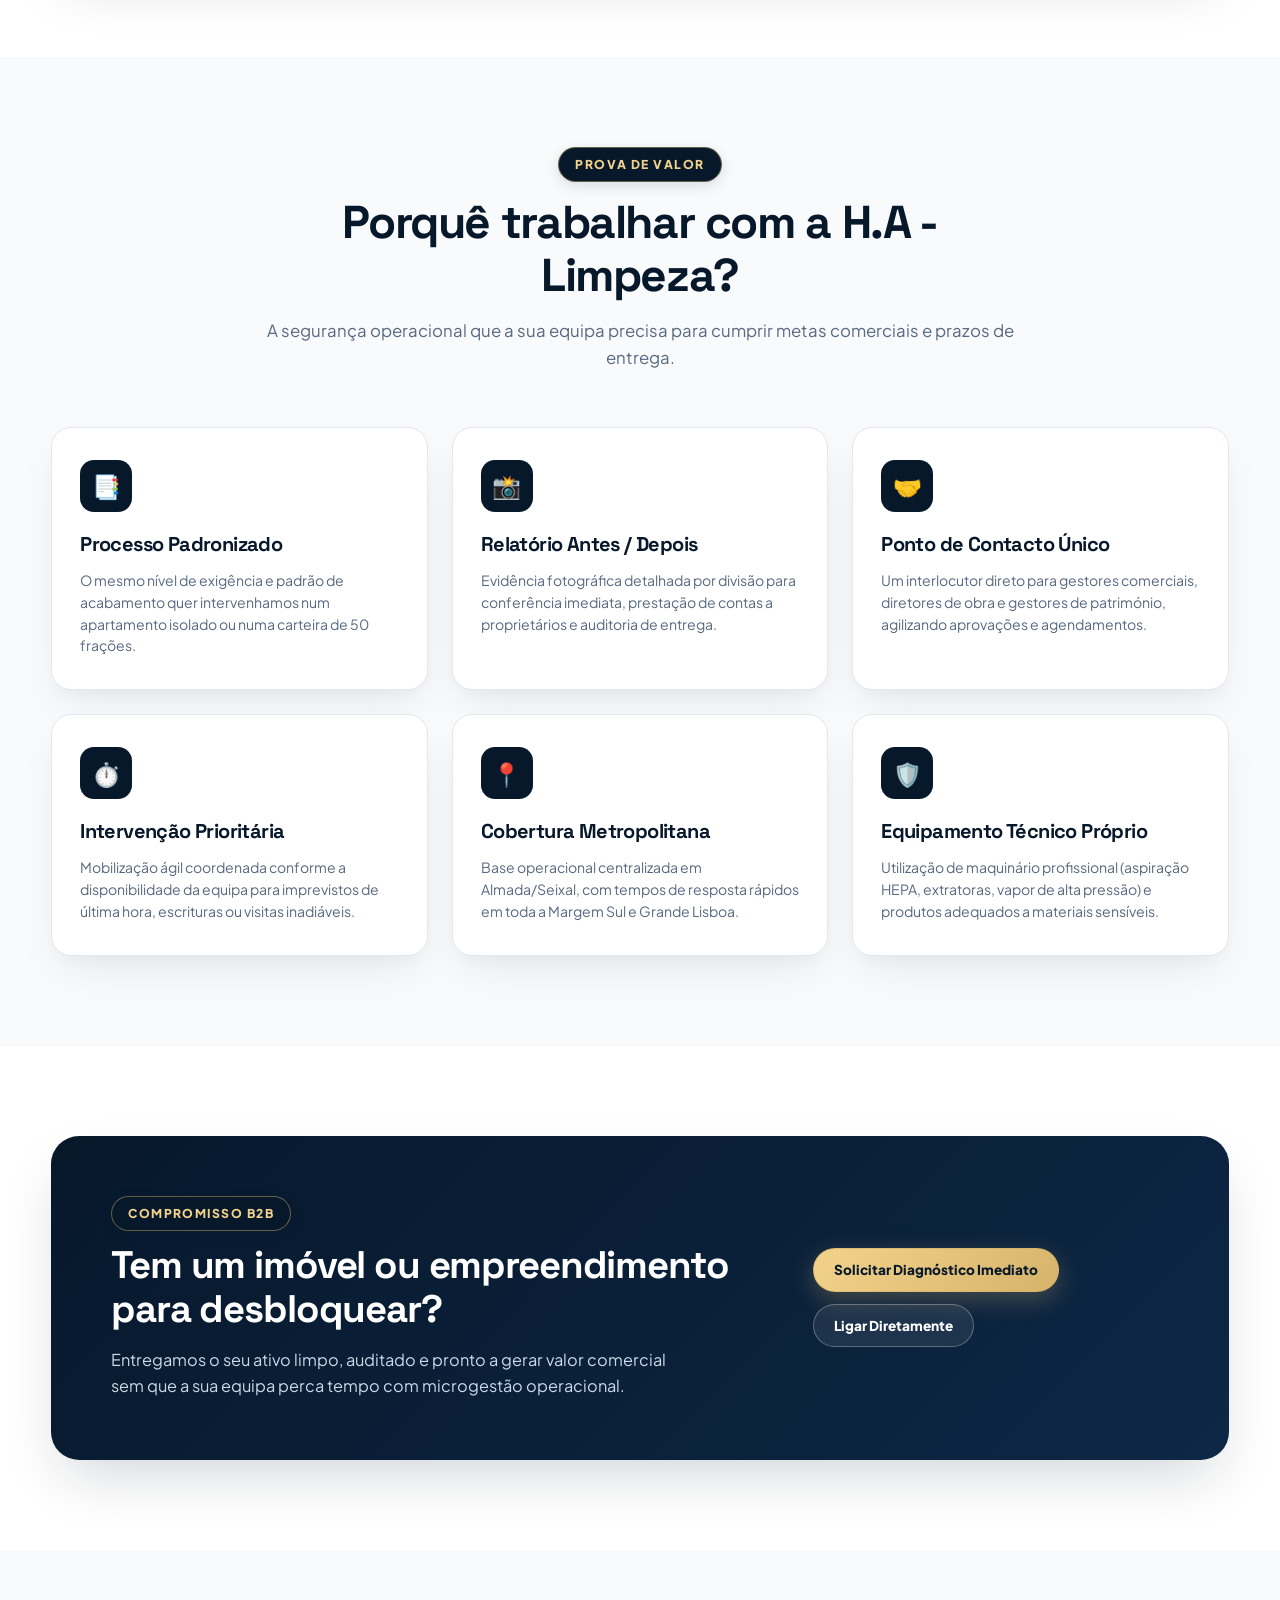
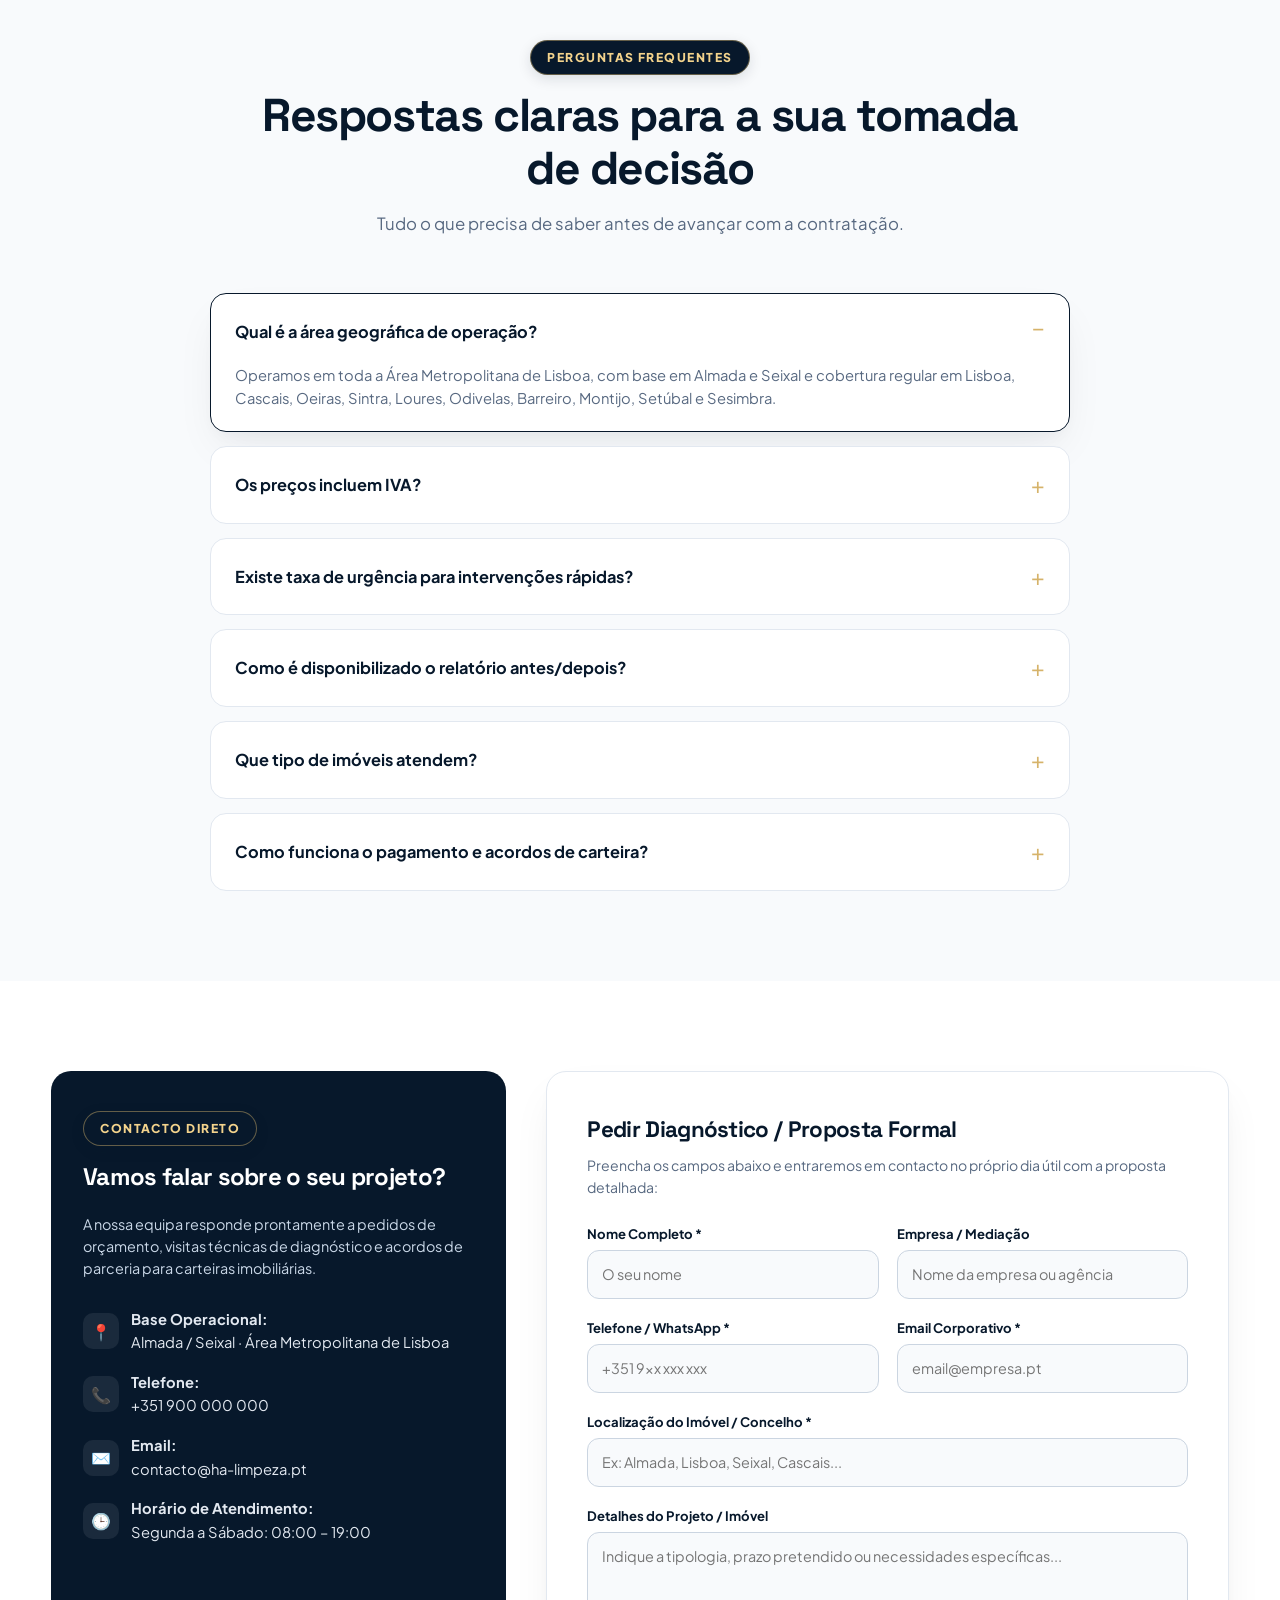
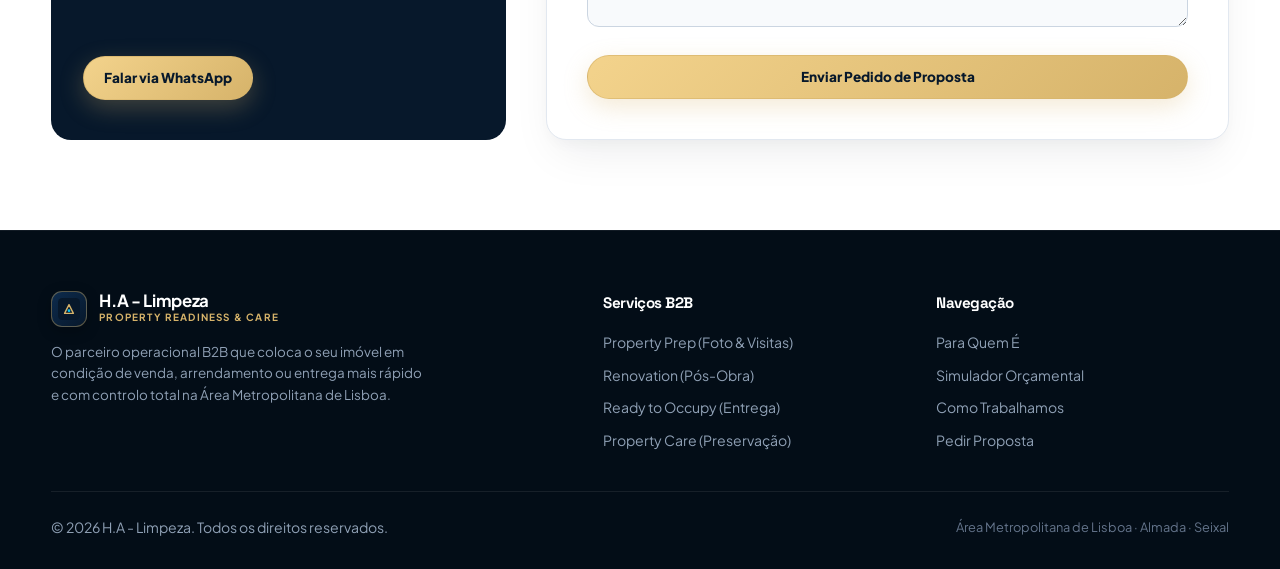
==== commit cde31cc1: "copy: refinar proposta de valor direta, promessas realistas de prazo e novo CTA do simulador" ====
--- a/website/index.html
+++ b/website/index.html
@@ -3,13 +3,13 @@
 <head>
 <meta charset="utf-8">
 <meta name="viewport" content="width=device-width,initial-scale=1">
-<meta name="description" content="H.A - Limpeza: O parceiro operacional B2B que coloca o seu imóvel em condição de venda, arrendamento ou entrega mais rápido e com controlo total na Área Metropolitana de Lisboa.">
+<meta name="description" content="H.A - Limpeza: Imóveis prontos para vender, arrendar ou entregar — sem atrasos operacionais. Preparação profissional na Área Metropolitana de Lisboa com limpeza técnica, controlo final e relatório fotográfico.">
 <meta name="theme-color" content="#07182b">
 <meta name="robots" content="index,follow">
 <meta property="og:type" content="website">
 <meta property="og:locale" content="pt_PT">
 <meta property="og:title" content="H.A - Limpeza | Ativos prontos. Resultados mais rápidos.">
-<meta property="og:description" content="Preparação profissional de imóveis para venda, arrendamento, pós-obra, entrada de ocupantes e preservação de ativos vagos na Área Metropolitana de Lisboa.">
+<meta property="og:description" content="Imóveis prontos para vender, arrendar ou entregar — sem atrasos operacionais. Preparação profissional na Área Metropolitana de Lisboa com limpeza técnica, controlo final e relatório fotográfico.">
 <meta name="twitter:card" content="summary_large_image">
 <link rel="canonical" href="https://malanzaops.github.io/ha-limpeza/">
 <link rel="icon" type="image/svg+xml" href="assets/favicon.svg">
@@ -597,7 +597,7 @@
           <span>BASE ALMADA/SEIXAL · OPERAÇÃO NA AML</span>
         </div>
         <h1>Ativos prontos.<br><span>Resultados mais rápidos.</span></h1>
-        <p class="lead">Preparação profissional de imóveis para venda, arrendamento, pós-obra, entrada de ocupantes e preservação de ativos vagos.</p>
+        <p class="lead"><strong>Imóveis prontos para vender, arrendar ou entregar — sem atrasos operacionais.</strong> Preparação profissional para imobiliárias, construtoras e gestores de património na Área Metropolitana de Lisboa. Limpeza técnica, controlo final e relatório fotográfico por intervenção.</p>
         
         <div class="hero-actions">
           <a class="btn btn-primary" href="#simulador">Simular projeto</a>
@@ -635,7 +635,7 @@
         <div class="trust-icon">⚡</div>
         <div class="trust-text">
           <strong>Agilidade Operacional</strong>
-          <span>Resposta em 24h e opção urgente</span>
+          <span>Resposta em dia útil · Opção prioritária</span>
         </div>
       </div>
       <div class="trust-item">
@@ -687,7 +687,7 @@
 
           <div class="promise-box">
             <strong>A Promessa:</strong>
-            <p>Preparamos o seu imóvel para fotografia, visitas e entrada no mercado em até 72h, com relatório antes/depois e garantia de padrão.</p>
+            <p>Preparamos o seu imóvel para fotografia, visitas e entrada no mercado com agilidade operacional, relatório antes/depois e garantia de padrão.</p>
           </div>
 
           <ul class="benefits-list">
@@ -919,8 +919,8 @@
                 <label for="simUrgency">Prazo Pretendido</label>
                 <select id="simUrgency" class="form-control">
                   <option value="padrao">Padrão (3 a 5 dias úteis)</option>
-                  <option value="prioritario">Prioritário (48h a 72h)</option>
-                  <option value="urgente">Urgência Express (&lt; 24h — sujeito a capacidade)</option>
+                  <option value="prioritario">Prioritário (48h a 72h — sujeito a capacidade)</option>
+                  <option value="urgente">Urgência Express (sujeito a escala da equipa)</option>
                 </select>
               </div>
             </div>
@@ -930,7 +930,7 @@
           <div class="sim-result-side">
             <div>
               <div class="result-header">
-                <h4>Estimativa Orçamental B2B</h4>
+                <h4>Estimativa inicial para decisão rápida</h4>
                 <h3>Resumo da Intervenção</h3>
               </div>
 
@@ -961,7 +961,7 @@
             </div>
 
             <div class="sim-actions">
-              <button class="btn btn-primary" id="btnRequestFromSim">Solicitar Proposta Formal</button>
+              <button class="btn btn-primary" id="btnRequestFromSim">Receber proposta formal</button>
               <button class="btn btn-secondary" id="btnWhatsAppSim">Falar por WhatsApp</button>
             </div>
           </div>
@@ -1000,8 +1000,8 @@
 
         <div class="value-card">
           <div class="segment-icon">⏱️</div>
-          <h3>Opção Urgente em &lt;24h</h3>
-          <p>Capacidade de mobilização prioritária para imprevistos de última hora, escrituras antecipadas ou visitas urgentes.</p>
+          <h3>Intervenção Prioritária</h3>
+          <p>Mobilização ágil coordenada conforme a disponibilidade da equipa para imprevistos de última hora, escrituras ou visitas inadiáveis.</p>
         </div>
 
         <div class="value-card">
@@ -1058,7 +1058,7 @@
 
         <details class="faq-item">
           <summary>Existe taxa de urgência para intervenções rápidas?</summary>
-          <p>Para intervenções solicitadas com menos de 24 horas de antecedência ou em fins de semana/feriados, aplica-se uma taxa de urgência (habitualmente 25%), sujeita à disponibilidade de escala da equipa.</p>
+          <p>Para intervenções de caráter prioritário com prazos reduzidos ou em fins de semana/feriados, a mobilização é coordenada mediante disponibilidade de escala da equipa, podendo aplicar-se taxa de urgência comercial.</p>
         </details>
 
         <details class="faq-item">
@@ -1128,7 +1128,7 @@
       <!-- Contact Form Card -->
       <div class="contact-form-card">
         <h3>Pedir Diagnóstico / Proposta Formal</h3>
-        <p>Preencha os campos abaixo e entraremos em contacto em menos de 24 horas com a proposta detalhada:</p>
+        <p>Preencha os campos abaixo e entraremos em contacto no próprio dia útil com a proposta detalhada:</p>
 
         <form id="contactForm">
           <div class="form-grid">
@@ -1334,7 +1334,7 @@
   const message = document.getElementById('contactMessage').value;
 
   const toast = document.getElementById('toast');
-  toast.textContent = "Obrigado! Entraremos em contacto em menos de 24h.";
+  toast.textContent = "Obrigado! Entraremos em contacto no próprio dia útil.";
   toast.classList.add('show');
   setTimeout(() => toast.classList.remove('show'), 5000);
 
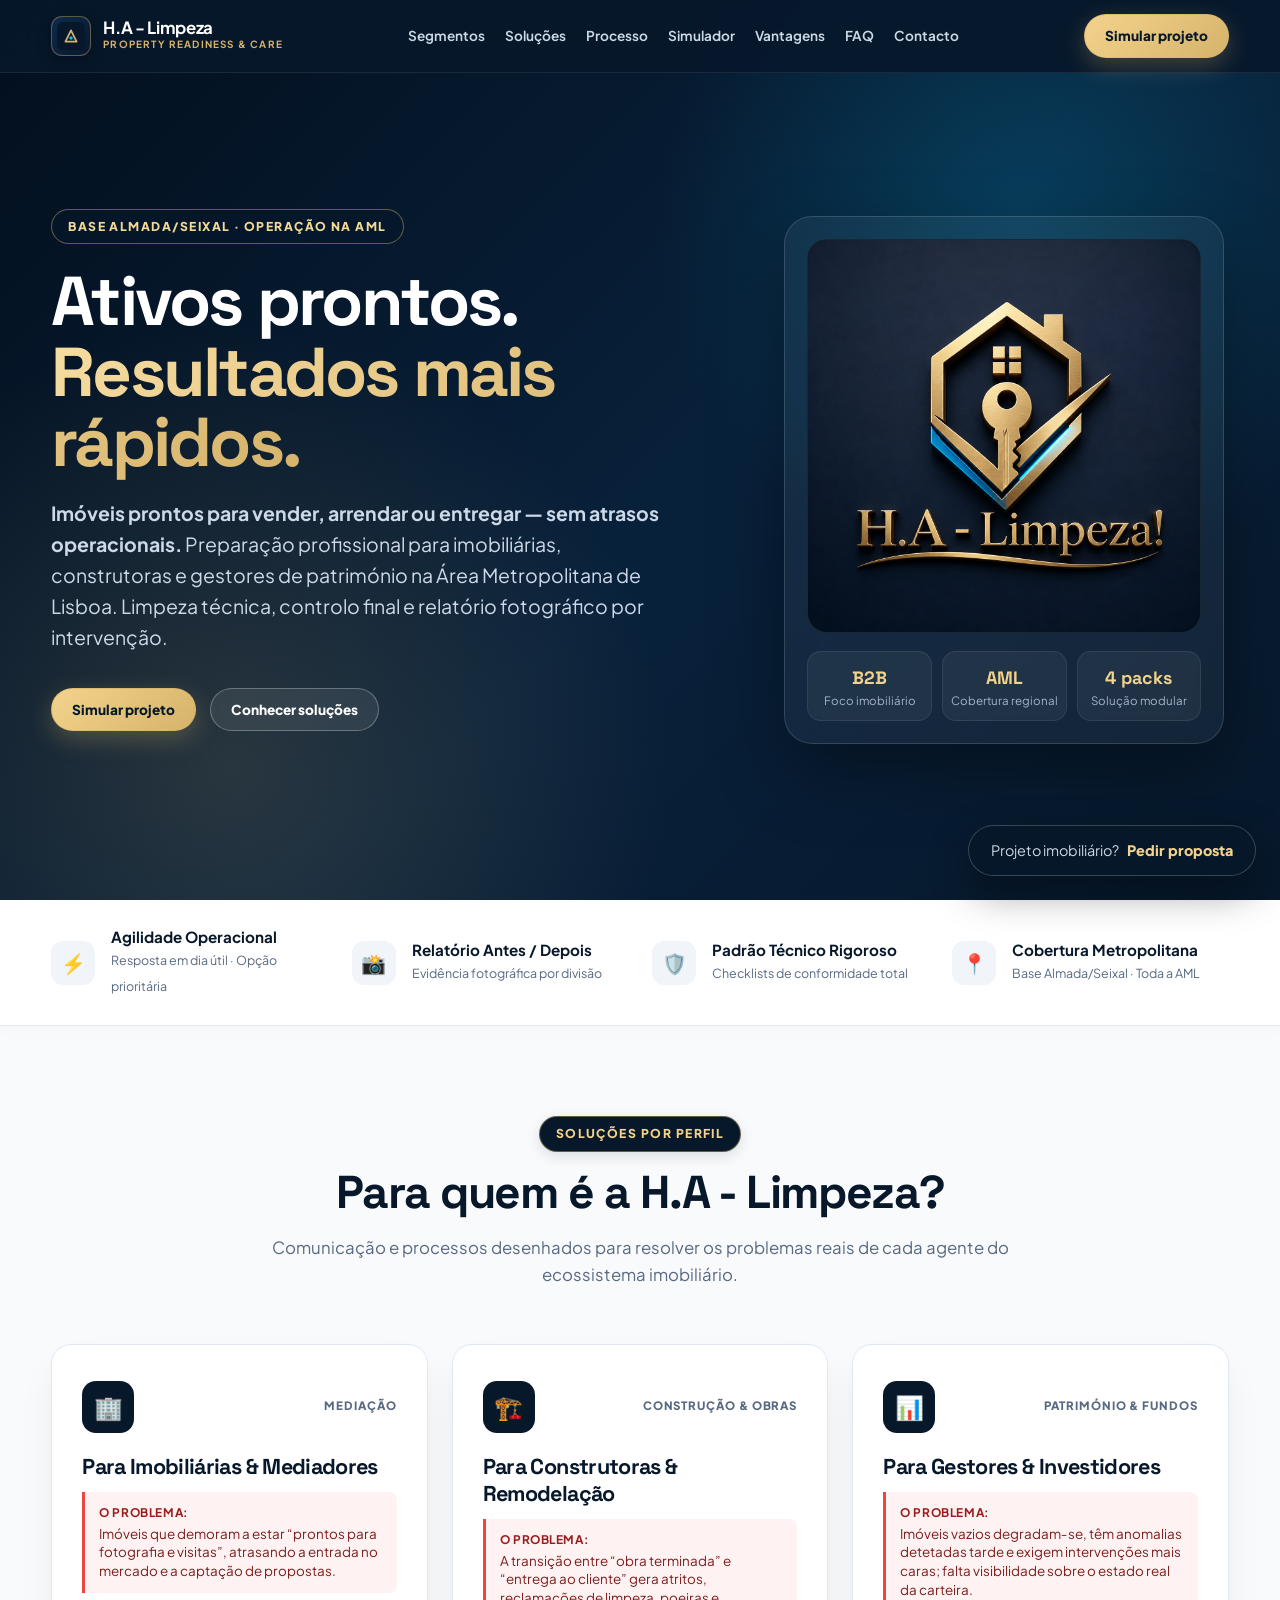
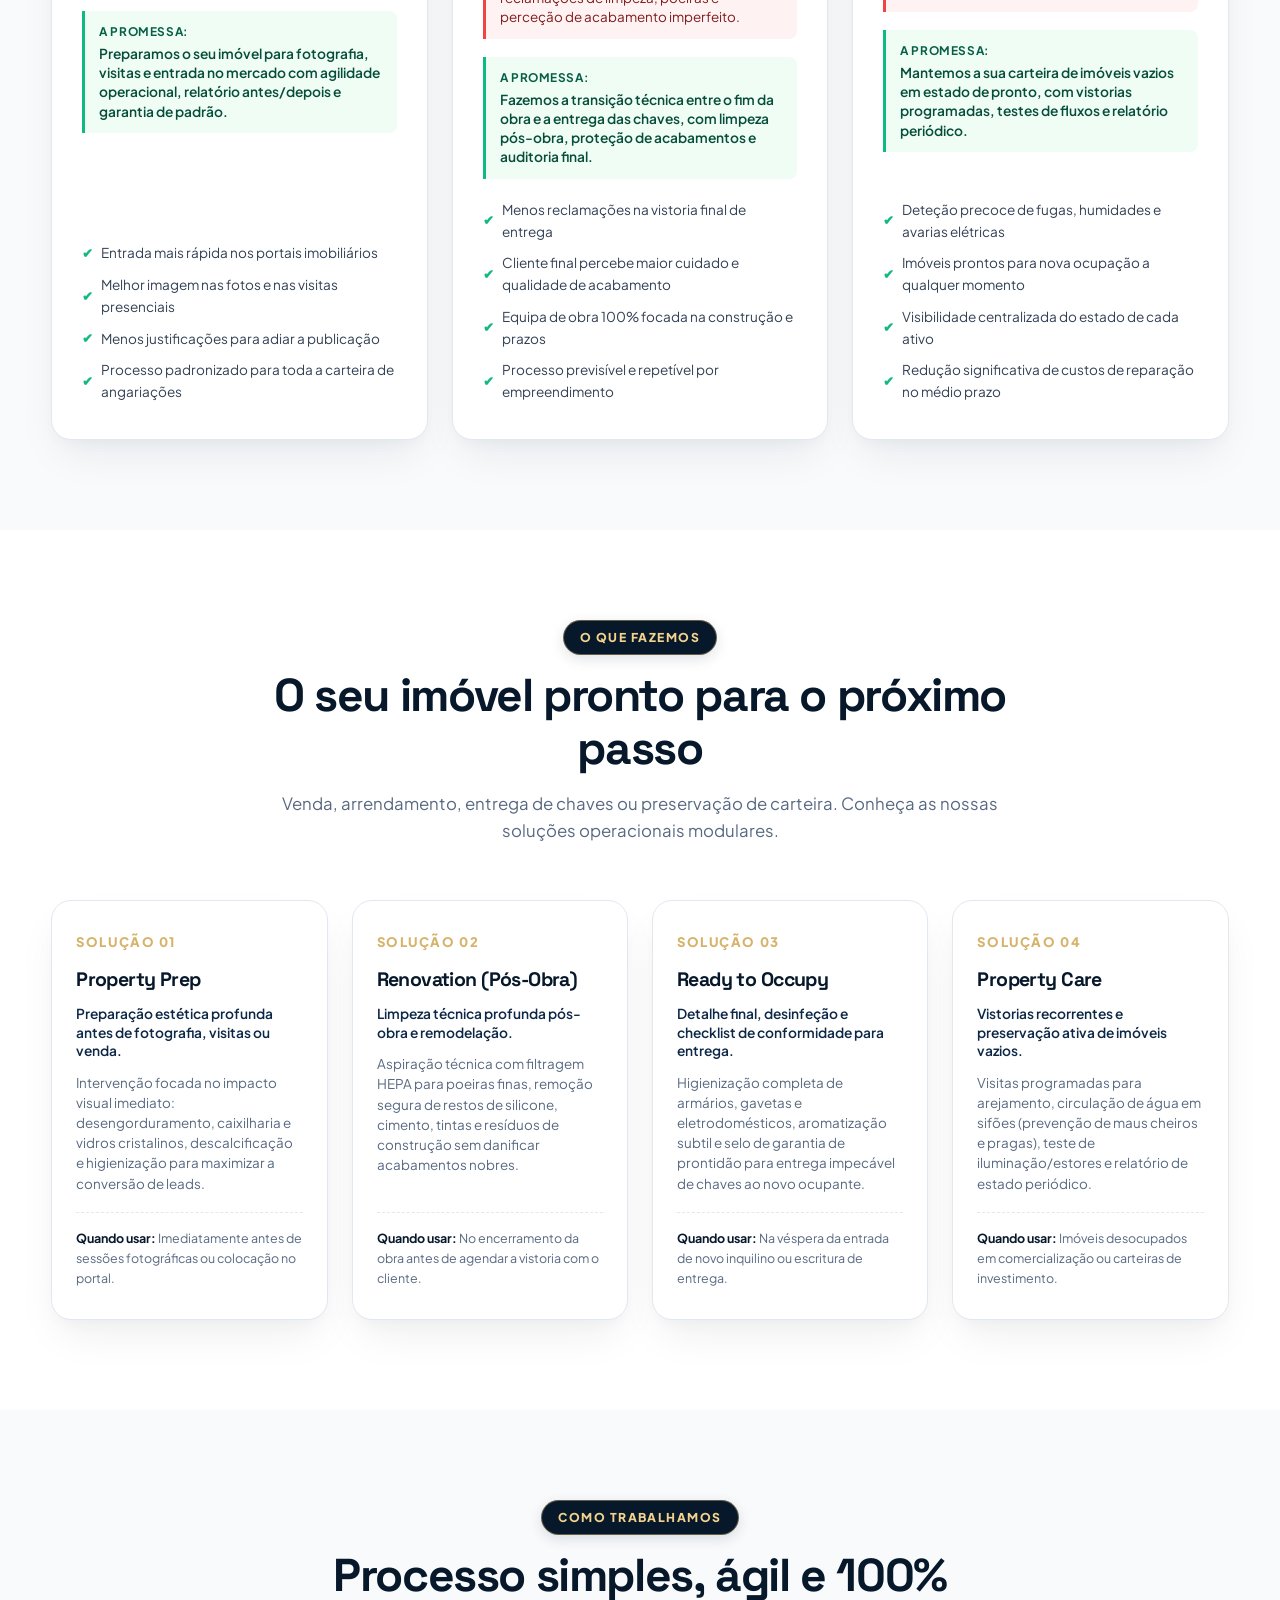
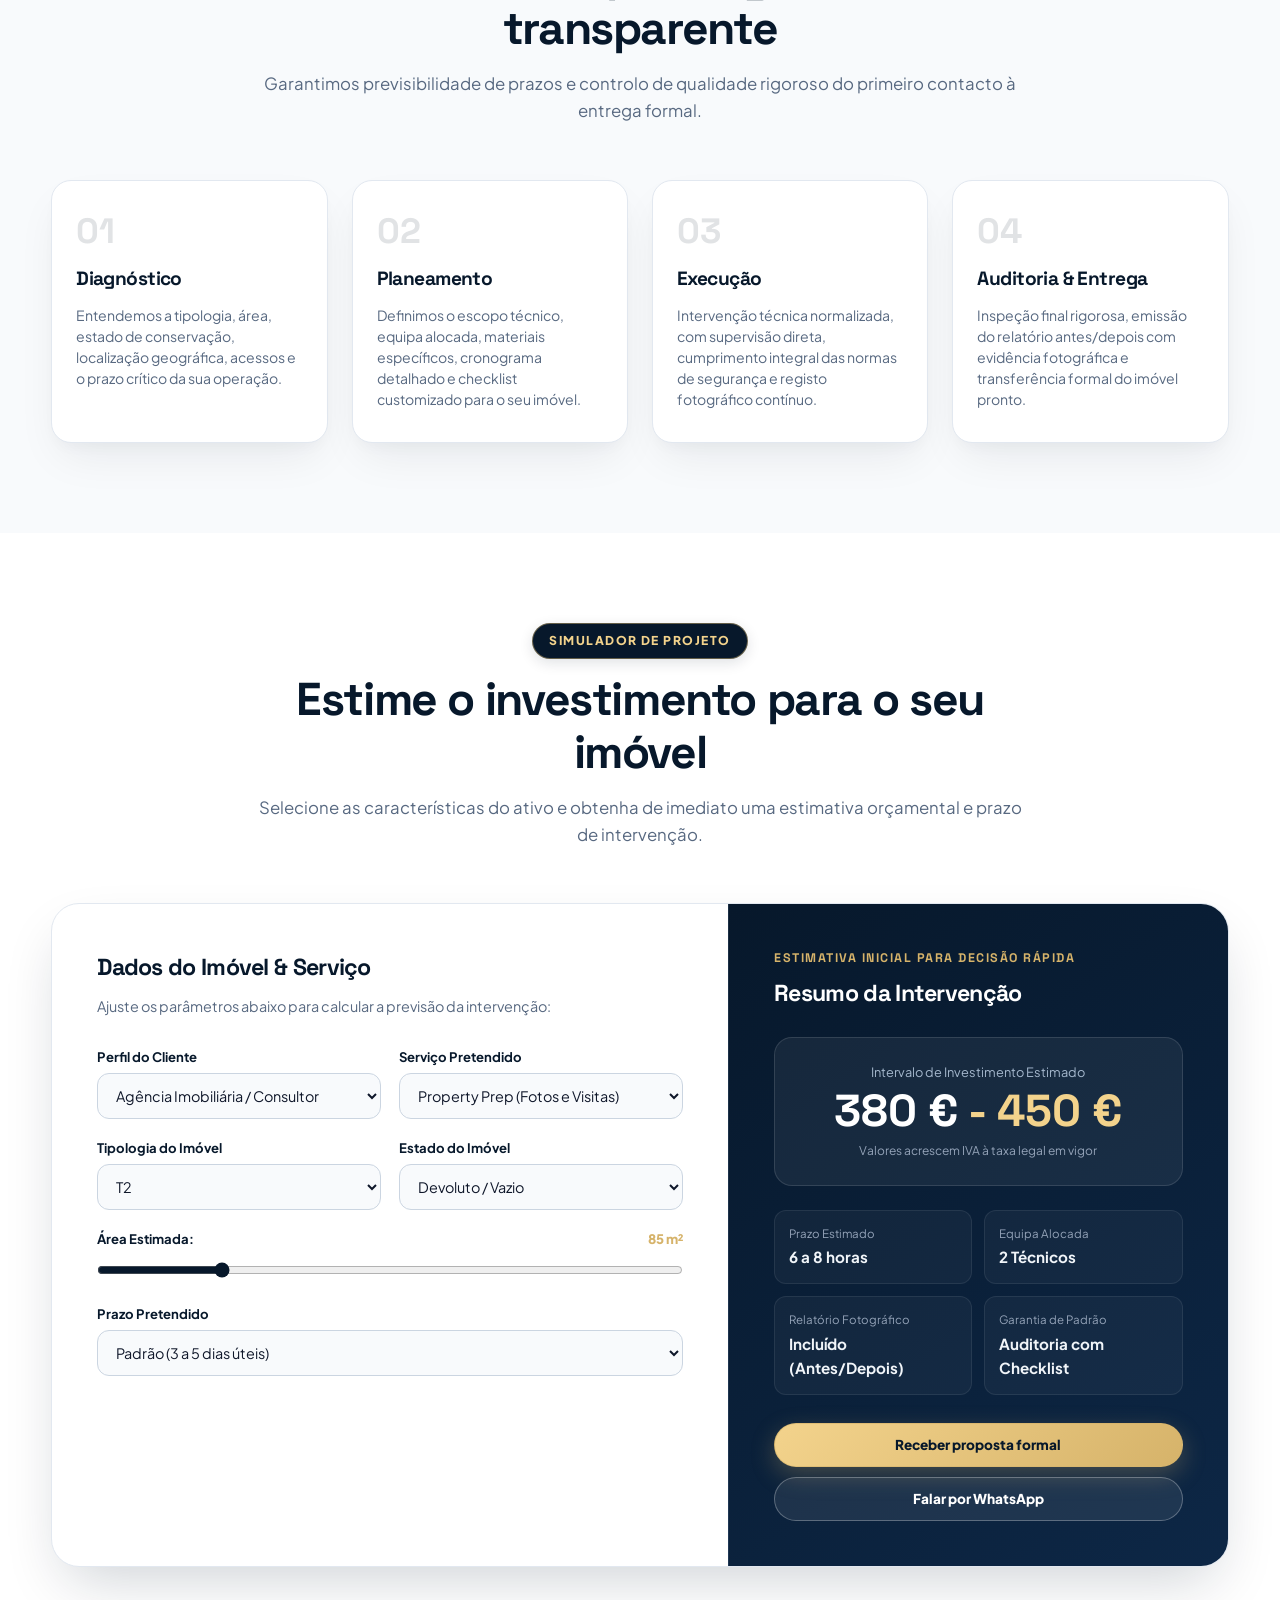
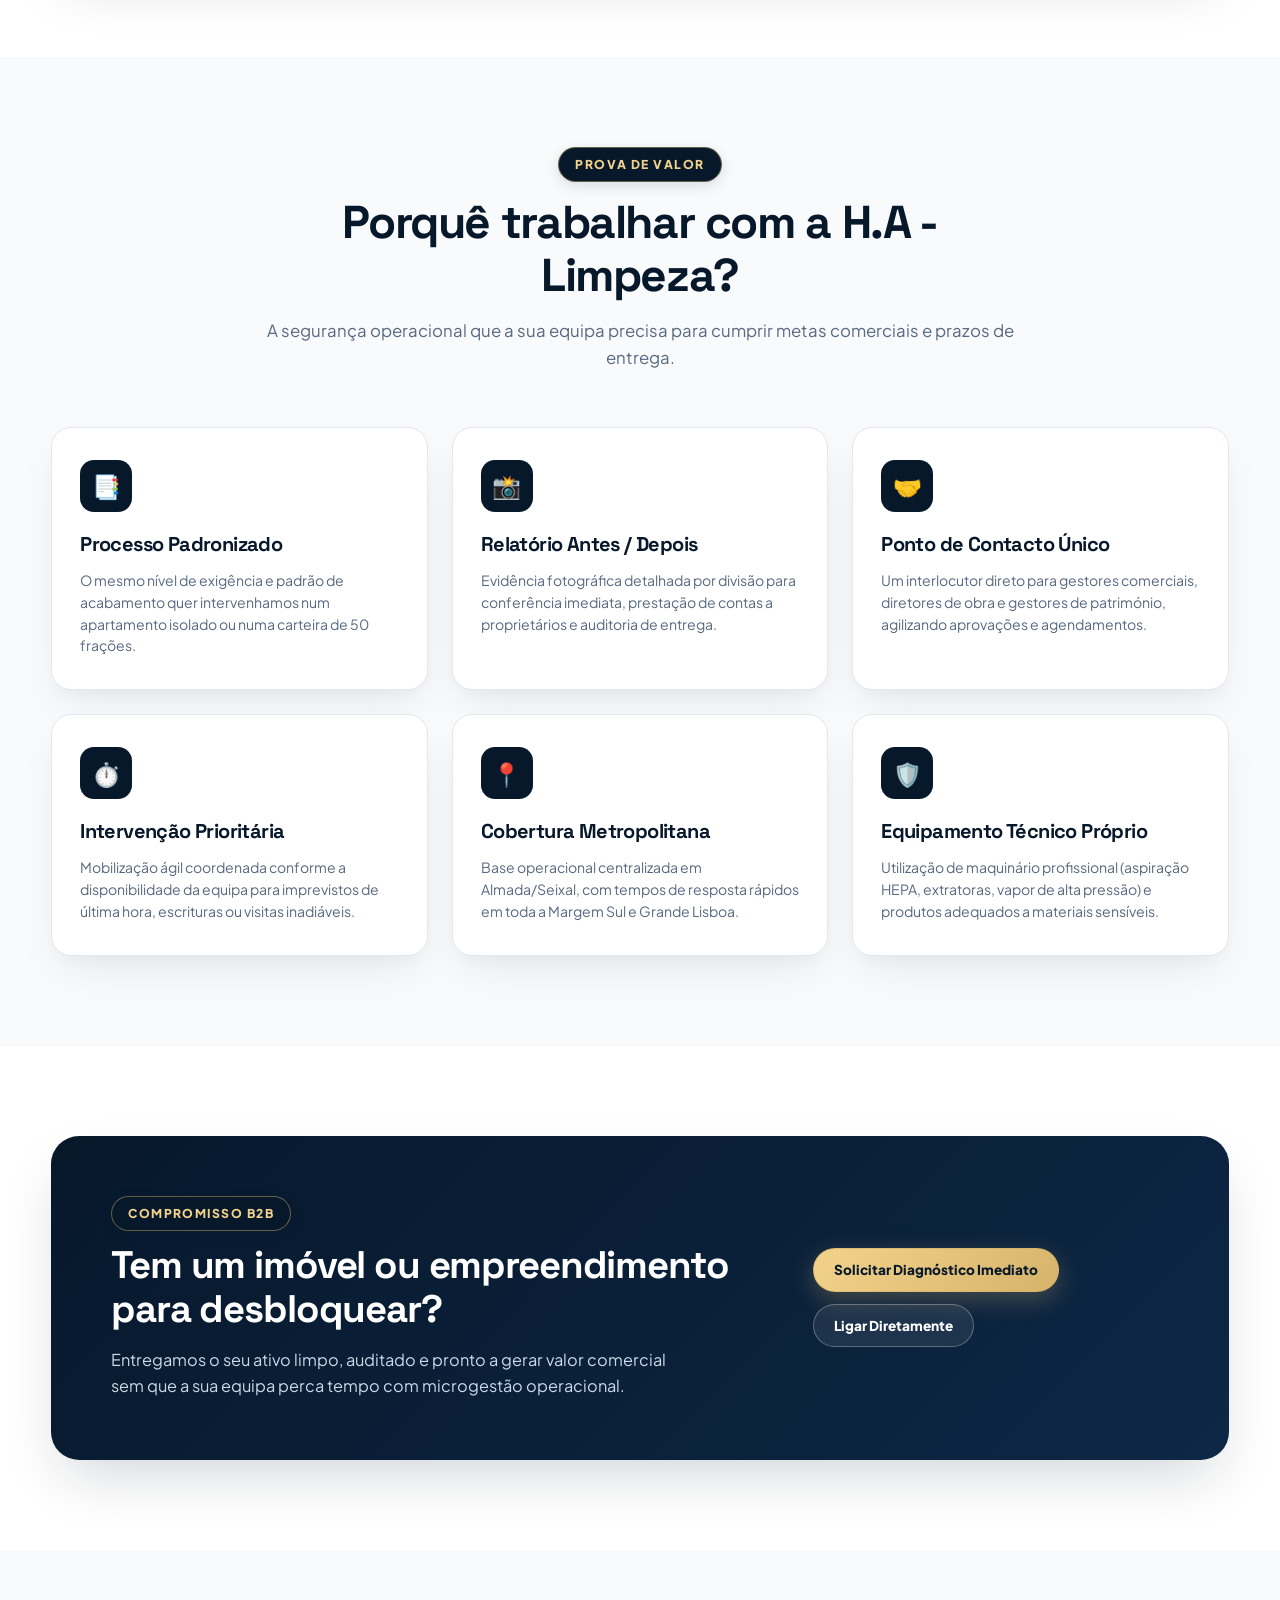
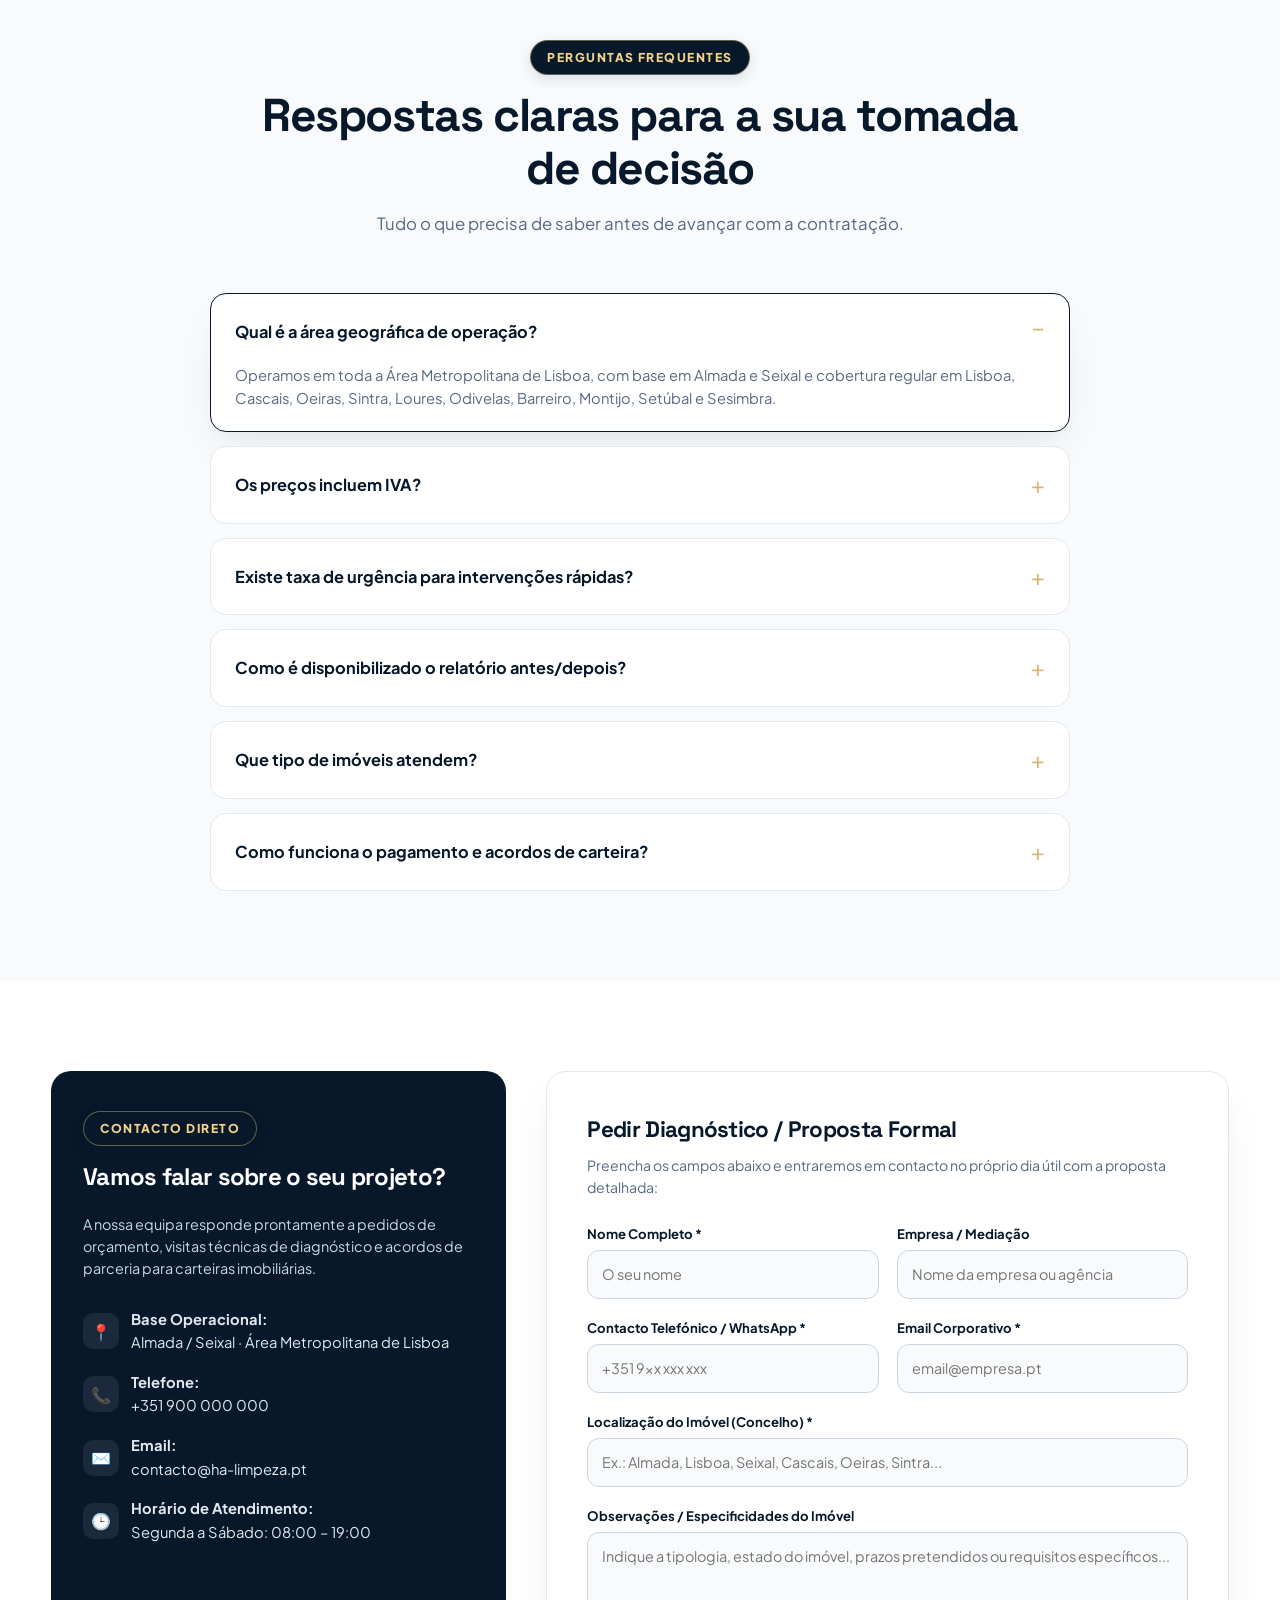
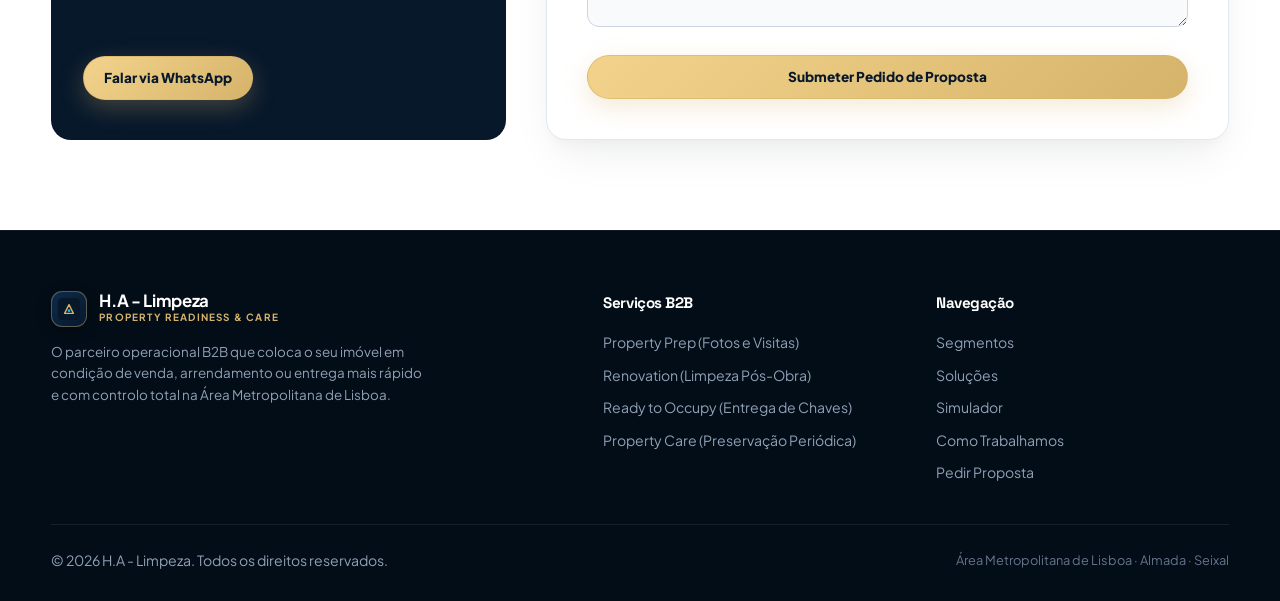
==== commit 1c89fb97: "i18n: uniformizar integralmente o idioma para Português de Portugal (pt-PT)" ====
--- a/website/index.html
+++ b/website/index.html
@@ -868,10 +868,10 @@
               <div class="form-group">
                 <label for="simClientType">Perfil do Cliente</label>
                 <select id="simClientType" class="form-control">
-                  <option value="imobiliaria">Agência Imobiliária / Mediador</option>
-                  <option value="construtora">Construtora / Remodelação</option>
-                  <option value="gestor">Gestor de Património / Investidor</option>
-                  <option value="particular">Particular / Outro</option>
+                  <option value="imobiliaria">Agência Imobiliária / Consultor</option>
+                  <option value="construtora">Empresa de Construção / Remodelação</option>
+                  <option value="gestor">Gestor de Ativos / Fundo Imobiliário</option>
+                  <option value="particular">Proprietário Particular</option>
                 </select>
               </div>
 
@@ -879,10 +879,10 @@
               <div class="form-group">
                 <label for="simService">Serviço Pretendido</label>
                 <select id="simService" class="form-control">
-                  <option value="prep">Property Prep (Foto/Visitas)</option>
-                  <option value="reno">Renovation (Pós-Obra)</option>
-                  <option value="ready">Ready to Occupy (Entrega)</option>
-                  <option value="care">Property Care (Preservação Mensal)</option>
+                  <option value="prep">Property Prep (Fotos e Visitas)</option>
+                  <option value="reno">Renovation (Limpeza Pós-Obra)</option>
+                  <option value="ready">Ready to Occupy (Pronto a Habitar / Entrega)</option>
+                  <option value="care">Property Care (Preservação Periódica)</option>
                 </select>
               </div>
 
@@ -901,10 +901,10 @@
               <div class="form-group">
                 <label for="simState">Estado do Imóvel</label>
                 <select id="simState" class="form-control">
-                  <option value="vazio">Desocupado / Vazio</option>
+                  <option value="vazio">Devoluto / Vazio</option>
                   <option value="mobilado">Mobilado / Decorado</option>
                   <option value="pos-obra">Pós-Obra Recente</option>
-                  <option value="desgaste">Devolução / Uso Intenso</option>
+                  <option value="desgaste">Fim de Arrendamento / Desgaste</option>
                 </select>
               </div>
 
@@ -1143,7 +1143,7 @@
             </div>
 
             <div class="form-group">
-              <label for="contactPhone">Telefone / WhatsApp *</label>
+              <label for="contactPhone">Contacto Telefónico / WhatsApp *</label>
               <input type="tel" id="contactPhone" name="phone" class="form-control" placeholder="+351 9xx xxx xxx" required>
             </div>
 
@@ -1153,17 +1153,17 @@
             </div>
 
             <div class="form-group full">
-              <label for="contactLocation">Localização do Imóvel / Concelho *</label>
-              <input type="text" id="contactLocation" name="location" class="form-control" placeholder="Ex: Almada, Lisboa, Seixal, Cascais..." required>
+              <label for="contactLocation">Localização do Imóvel (Concelho) *</label>
+              <input type="text" id="contactLocation" name="location" class="form-control" placeholder="Ex.: Almada, Lisboa, Seixal, Cascais, Oeiras, Sintra..." required>
             </div>
 
             <div class="form-group full">
-              <label for="contactMessage">Detalhes do Projeto / Imóvel</label>
-              <textarea id="contactMessage" name="message" rows="3" class="form-control" placeholder="Indique a tipologia, prazo pretendido ou necessidades específicas..."></textarea>
+              <label for="contactMessage">Observações / Especificidades do Imóvel</label>
+              <textarea id="contactMessage" name="message" rows="3" class="form-control" placeholder="Indique a tipologia, estado do imóvel, prazos pretendidos ou requisitos específicos..."></textarea>
             </div>
 
             <div class="form-group full" style="margin-top: 10px;">
-              <button type="submit" class="btn btn-primary" style="width: 100%;">Enviar Pedido de Proposta</button>
+              <button type="submit" class="btn btn-primary" style="width: 100%;">Submeter Pedido de Proposta</button>
             </div>
           </div>
         </form>
@@ -1196,18 +1196,19 @@
       <div>
         <h4>Serviços B2B</h4>
         <ul class="footer-links">
-          <li><a href="#servicos">Property Prep (Foto & Visitas)</a></li>
-          <li><a href="#servicos">Renovation (Pós-Obra)</a></li>
-          <li><a href="#servicos">Ready to Occupy (Entrega)</a></li>
-          <li><a href="#servicos">Property Care (Preservação)</a></li>
+          <li><a href="#servicos">Property Prep (Fotos e Visitas)</a></li>
+          <li><a href="#servicos">Renovation (Limpeza Pós-Obra)</a></li>
+          <li><a href="#servicos">Ready to Occupy (Entrega de Chaves)</a></li>
+          <li><a href="#servicos">Property Care (Preservação Periódica)</a></li>
         </ul>
       </div>
 
       <div>
         <h4>Navegação</h4>
         <ul class="footer-links">
-          <li><a href="#segmentos">Para Quem É</a></li>
-          <li><a href="#simulador">Simulador Orçamental</a></li>
+          <li><a href="#segmentos">Segmentos</a></li>
+          <li><a href="#servicos">Soluções</a></li>
+          <li><a href="#simulador">Simulador</a></li>
           <li><a href="#processo">Como Trabalhamos</a></li>
           <li><a href="#contacto">Pedir Proposta</a></li>
         </ul>
